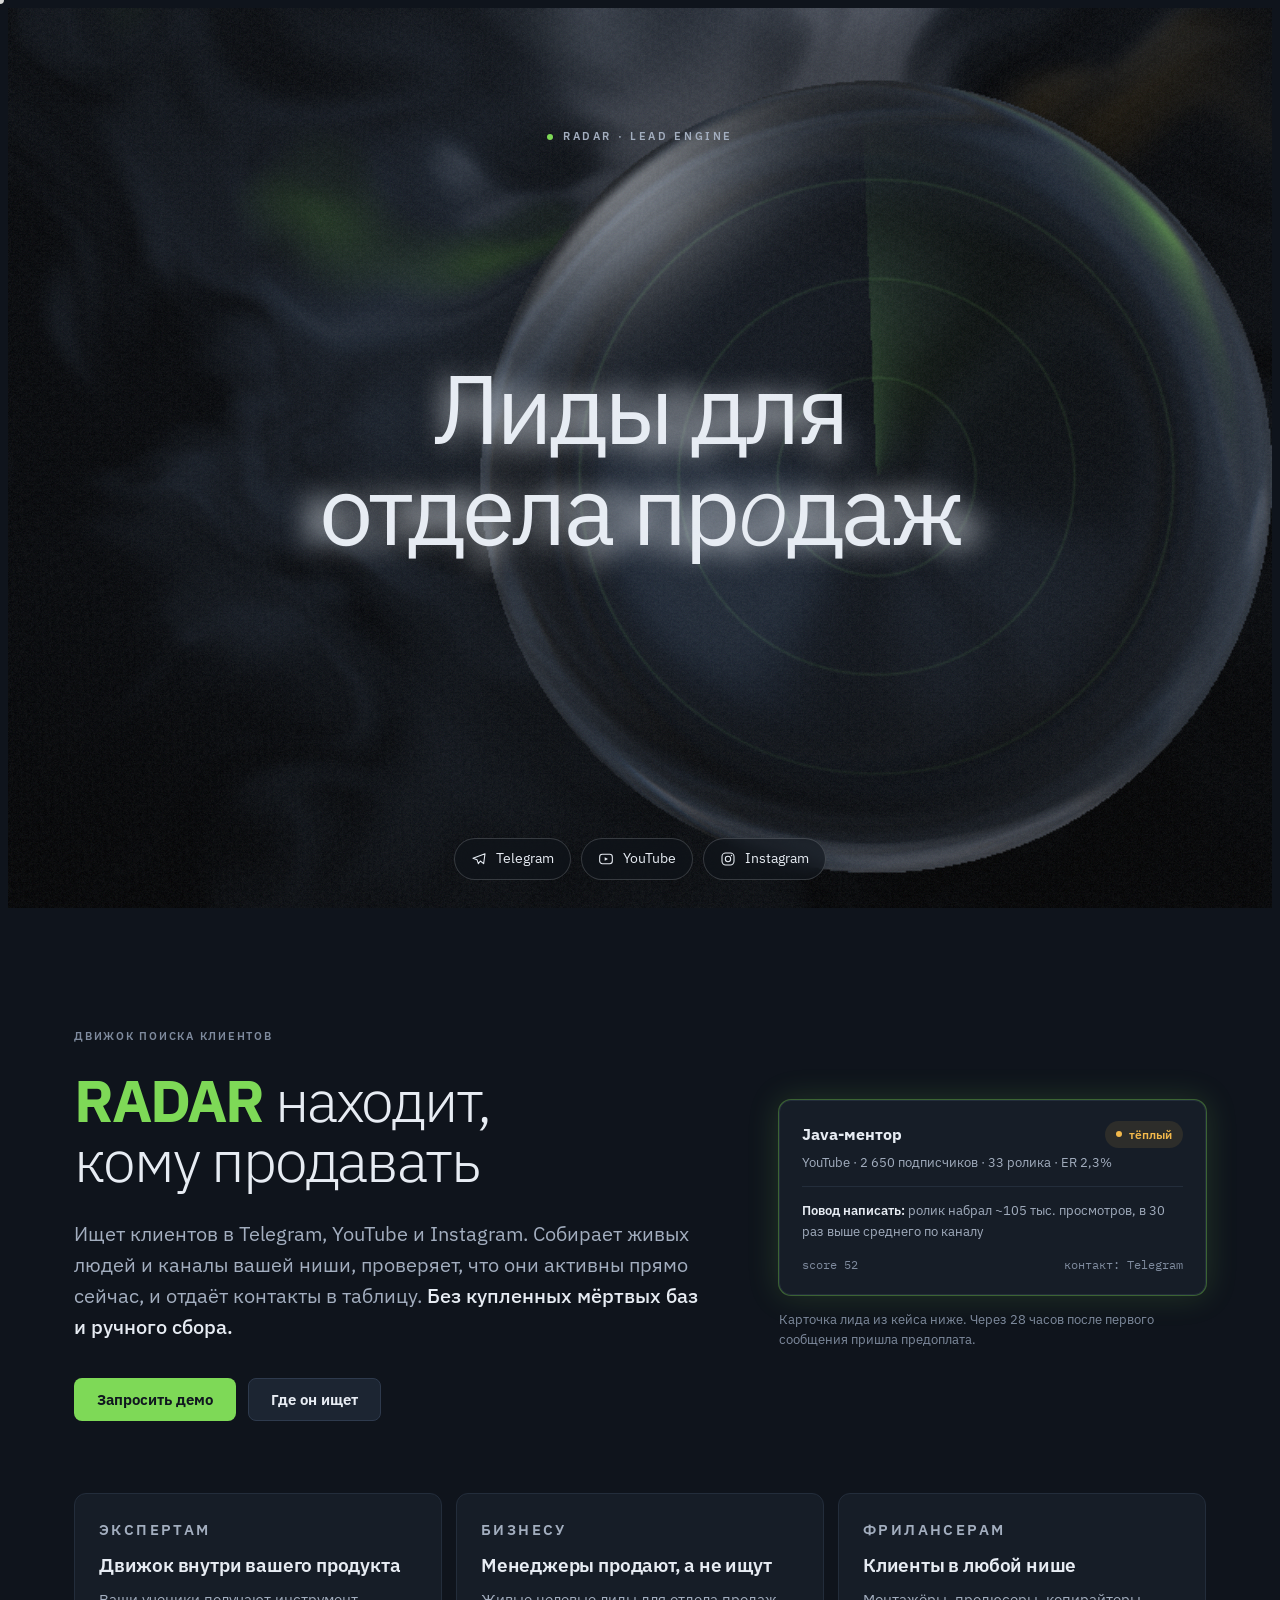
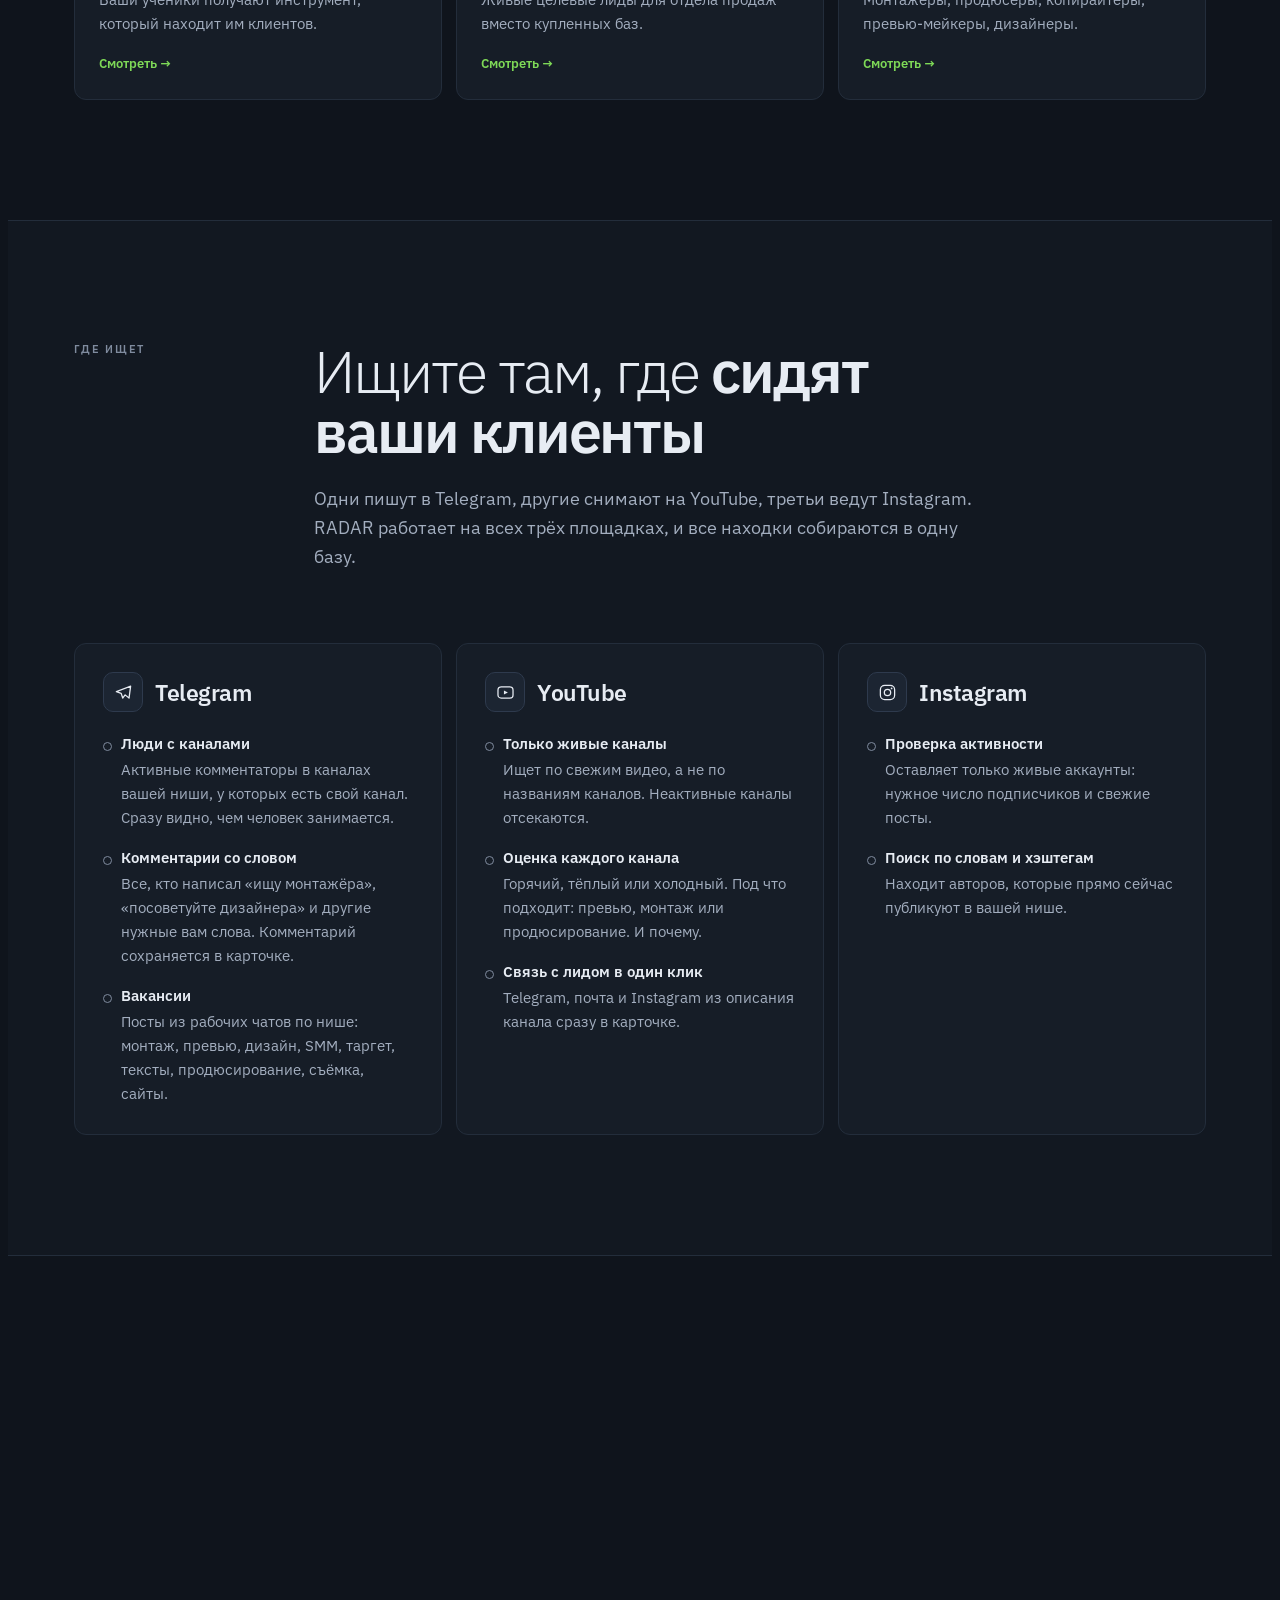
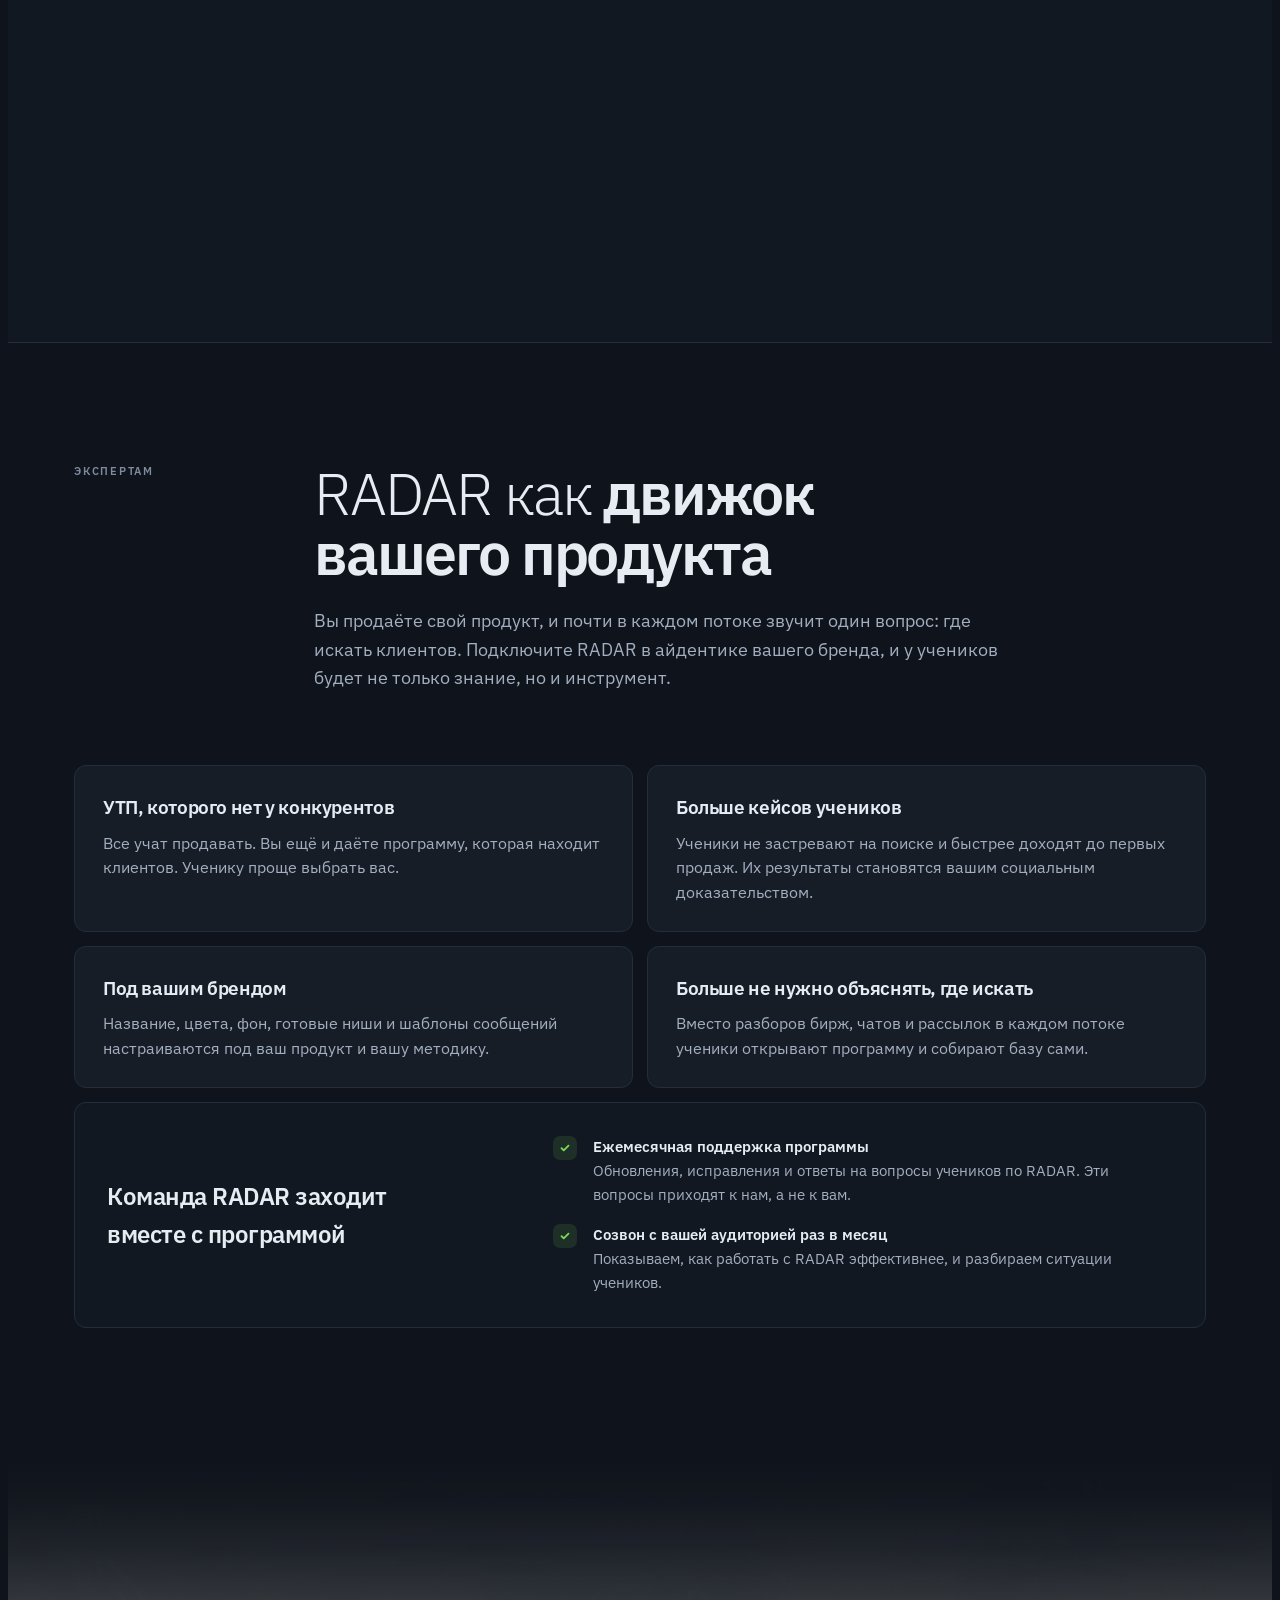
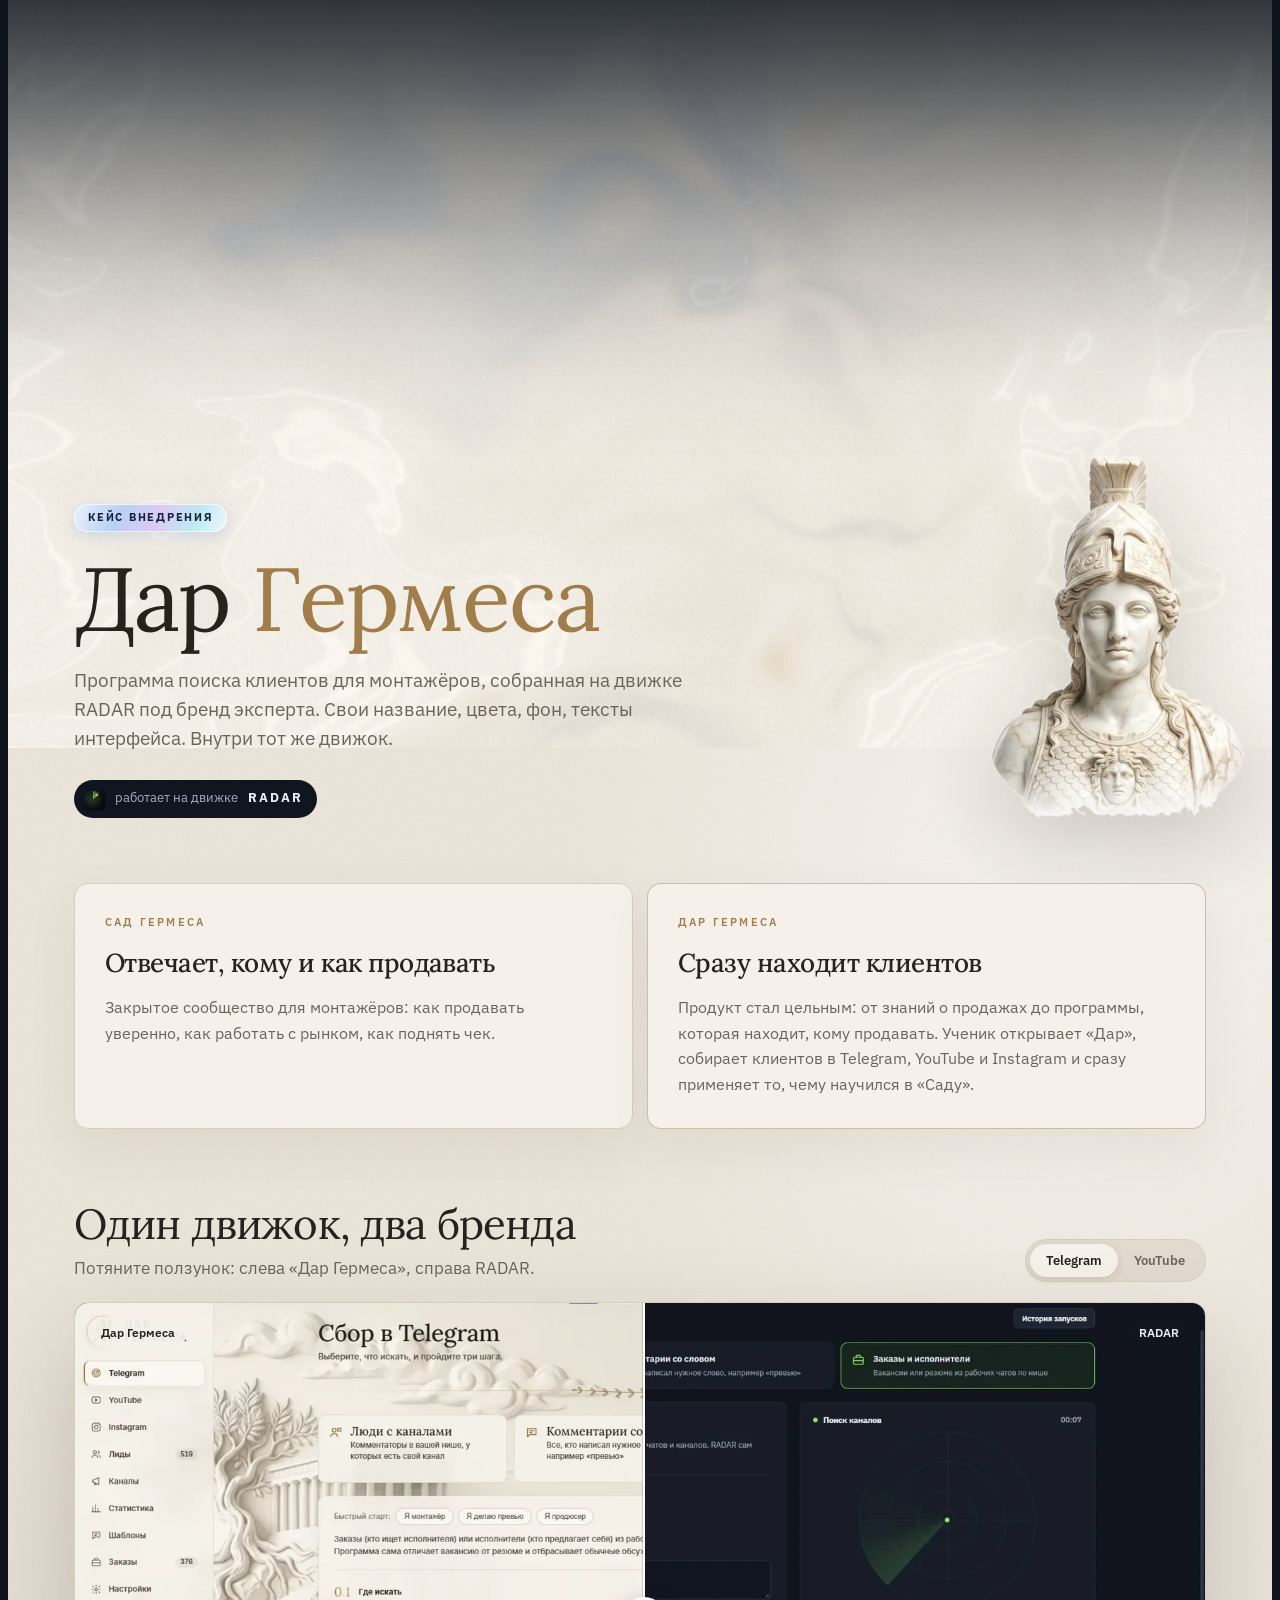
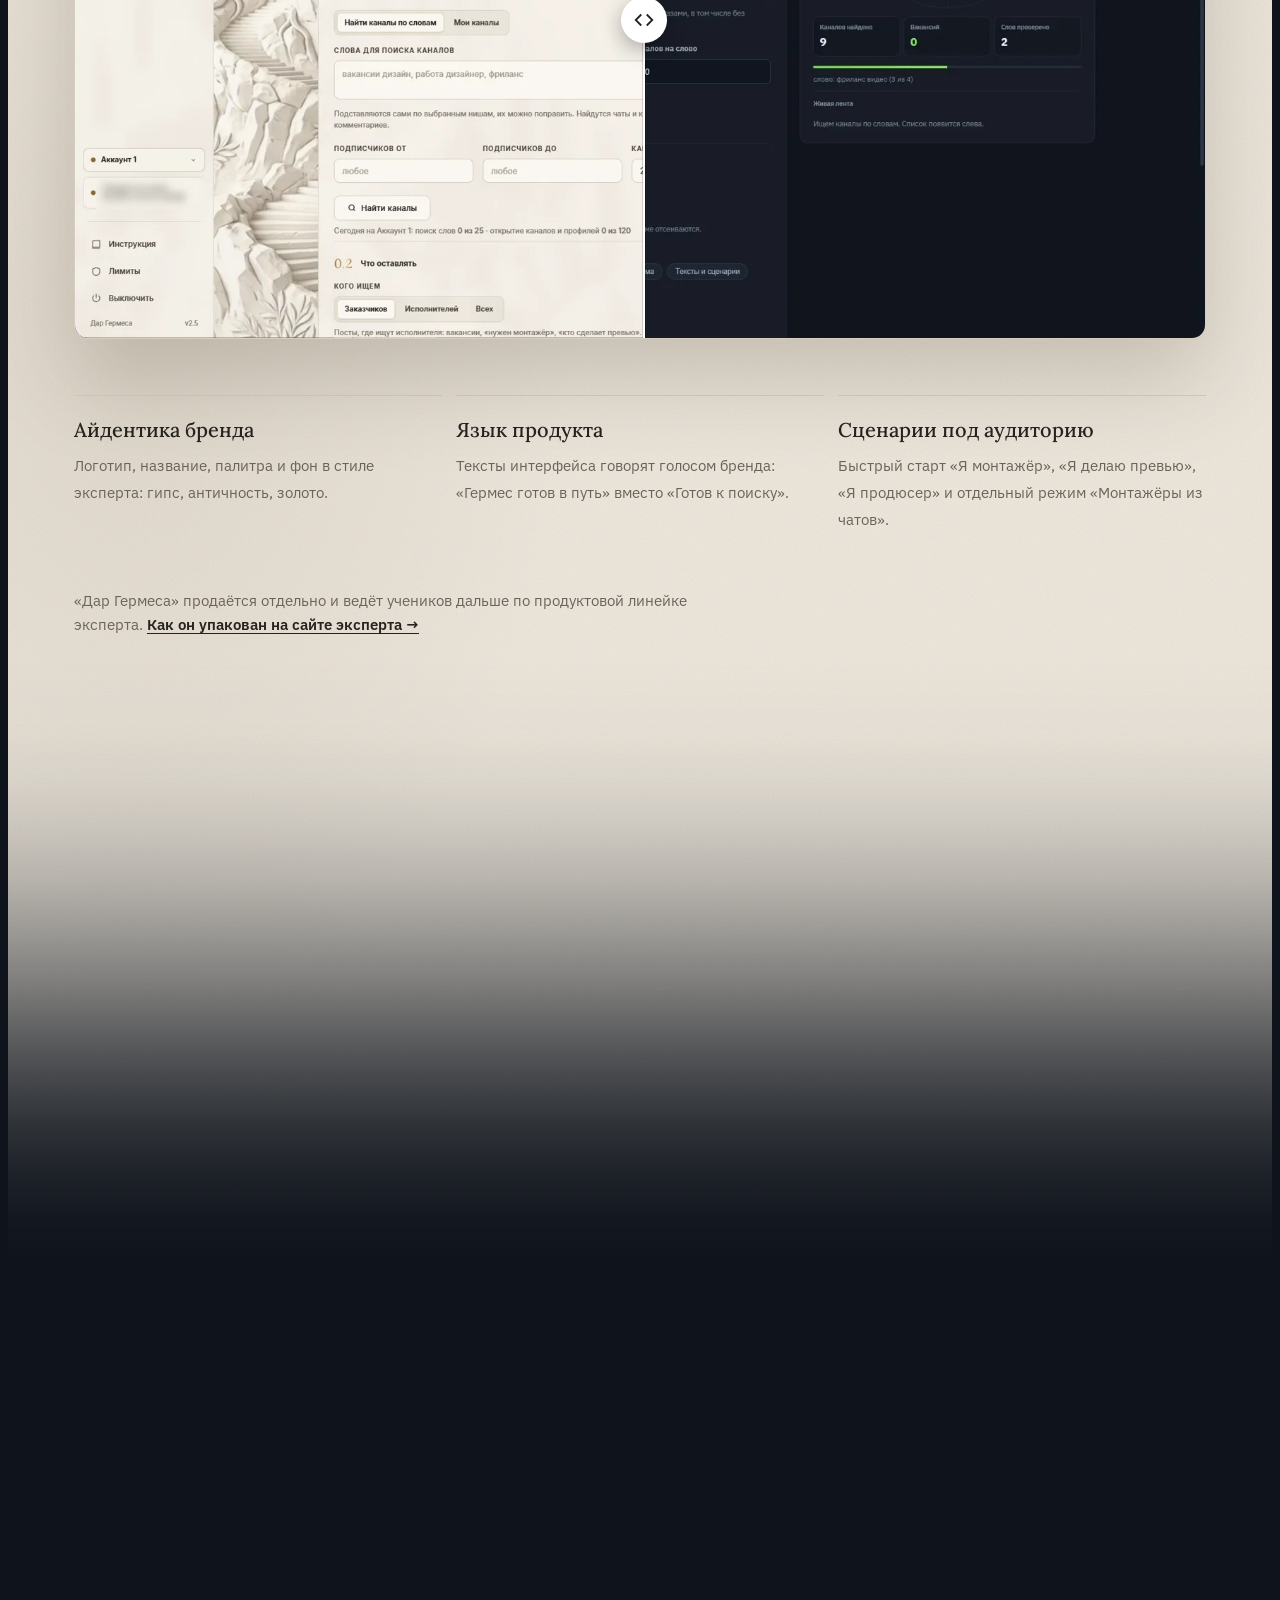
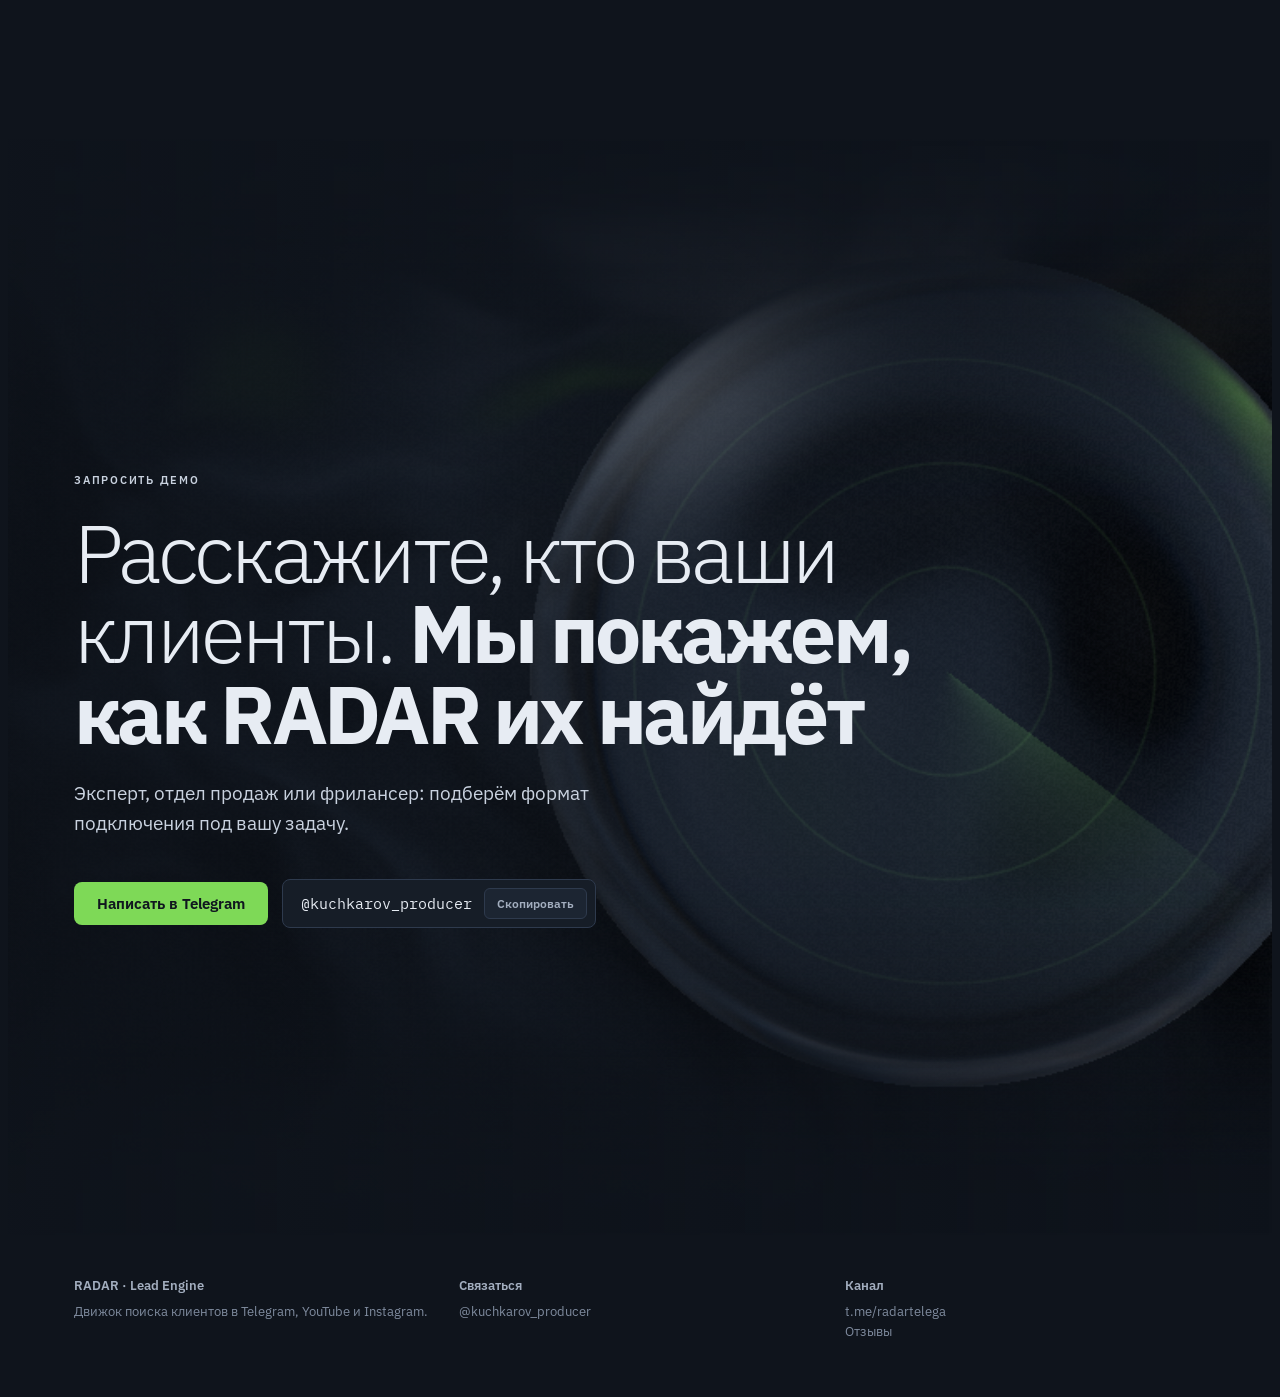
==== index.html @ ae5ecebe "RADAR site Co-Authored-By: Claude Opus 5.5 <noreply@anthropic.com> Claude-Session: https://claude.ai" ====
<!doctype html>
<html lang="ru">
<head>
<meta charset="utf-8">
<meta name="viewport" content="width=device-width, initial-scale=1, viewport-fit=cover">
<meta name="description" content="RADAR находит клиентов в Telegram, YouTube и Instagram: экспертам, бизнесу и фрилансерам. Движок можно упаковать под ваш бренд.">
<meta name="theme-color" content="#0F141C">
<meta property="og:type" content="website">
<meta property="og:url" content="https://radarleads.tech/">
<meta property="og:title" content="RADAR — поиск клиентов в Telegram, YouTube и Instagram">
<meta property="og:description" content="Находим, кому продавать. Экспертам, бизнесу и фрилансерам.">
<meta property="og:image" content="https://radarleads.tech/og.jpg">
<meta name="twitter:card" content="summary_large_image">
<link rel="icon" type="image/png" href="/favicon.png">
<link rel="apple-touch-icon" href="/favicon.png">
<link rel="canonical" href="https://radarleads.tech/">
<title>RADAR Lead Engine</title>
<link rel="preconnect" href="https://fonts.googleapis.com">
<link rel="preconnect" href="https://fonts.gstatic.com" crossorigin>
<link rel="preload" as="style" href="https://fonts.googleapis.com/css2?family=IBM+Plex+Sans:ital,wght@0,300;0,400;0,500;0,600;0,700;1,300;1,400&family=IBM+Plex+Mono:wght@400;500&family=Lora:ital,wght@0,400;0,500;1,400&display=swap" onload="this.onload=null;this.rel='stylesheet'">
<noscript><link rel="stylesheet" href="https://fonts.googleapis.com/css2?family=IBM+Plex+Sans:ital,wght@0,300;0,400;0,500;0,600;0,700;1,300;1,400&family=IBM+Plex+Mono:wght@400;500&family=Lora:ital,wght@0,400;0,500;1,400&display=swap"></noscript>
<style>
/* Layout: экран радара как редакционная галерея. Огромные тихие заголовки, много воздуха,
   плоские слои bg-0 / bg-sidebar / bg-2, один зелёный сигнал на экран. RADAR бывает только тёмным. */
:root{
  --bg-0:#0F141C; --bg-side:#121821; --bg-2:#161D27; --bg-3:#1C2532;
  --line:#232D3B; --line-2:#2E3A4D;
  --signal:#7ED957; --signal-ink:#10161F; --warm:#F2B84B; --cold:#8792A5;
  --text:#E7ECF3; --muted:#A3AEBF; --dim:#7F8B9E;
  --signal-12:rgba(126,217,87,.12); --signal-16:rgba(126,217,87,.16); --warm-10:rgba(242,184,75,.10); --warm-35:rgba(242,184,75,.35); --cold-12:rgba(135,146,165,.12);
  --glow:0 0 0 1px rgba(126,217,87,.35),0 0 32px rgba(126,217,87,.18);
  --sans:"IBM Plex Sans",ui-sans-serif,system-ui,-apple-system,"Segoe UI",Roboto,sans-serif;
  --mono:"IBM Plex Mono",Consolas,ui-monospace,monospace;
  --ease:cubic-bezier(.19,1,.22,1);
  --wrap:1180px;
  color-scheme:dark;
}
*{box-sizing:border-box}
html{scroll-behavior:smooth}
body{background:var(--bg-0);color:var(--text);font-family:var(--sans);font-size:17px;line-height:1.6;-webkit-font-smoothing:antialiased;overflow-x:hidden}
body::before{content:"";position:fixed;inset:0 0 auto;height:env(safe-area-inset-top,0px);z-index:60;background:var(--bg-0)}
a{color:inherit}
img{display:block;max-width:100%}
.wrap{max-width:var(--wrap);margin:0 auto;padding-left:max(24px,env(safe-area-inset-left,0px));padding-right:max(24px,env(safe-area-inset-right,0px))}
@media (max-width:600px){.wrap{padding-left:max(16px,env(safe-area-inset-left,0px));padding-right:max(16px,env(safe-area-inset-right,0px))}}
.label{font-size:11px;font-weight:600;letter-spacing:.16em;text-transform:uppercase;color:var(--dim)}
.mono{font-family:var(--mono)}
h1,h2,h3{margin:0;text-wrap:balance;letter-spacing:-.02em}
p{margin:0}
:focus-visible{outline:2px solid var(--signal);outline-offset:3px;border-radius:4px}

/* Buttons & chips */
.btn{display:inline-flex;align-items:center;gap:10px;padding:13px 22px;border-radius:8px;font:650 15px/1 var(--sans);text-decoration:none;cursor:pointer;border:1px solid transparent;transition:background .15s,border-color .15s,transform .6s var(--ease)}
.btn-signal{background:var(--signal);color:var(--signal-ink)}
.btn-signal:hover{background:#93e370}
.btn-ghost{background:var(--bg-3);border-color:var(--line-2);color:var(--text)}
.btn-ghost:hover{border-color:var(--cold)}
.btn svg{width:16px;height:16px}
.chip{display:inline-flex;align-items:center;gap:8px;padding:6px 14px;border-radius:30px;background:var(--bg-3);border:1px solid var(--line-2);font-size:12.5px;color:var(--muted);white-space:nowrap}
.badge{display:inline-block;padding:3px 9px;border-radius:20px;font-size:10px;font-weight:750;letter-spacing:.12em;text-transform:uppercase;color:var(--warm);border:1px solid var(--warm-35)}
.pill{display:inline-flex;align-items:center;gap:7px;padding:4px 11px;border-radius:30px;font-size:12px;font-weight:600}
.pill::before{content:"";width:6px;height:6px;border-radius:50%;background:currentColor}
.pill.hot{background:var(--signal-16);color:var(--signal)}
.pill.warm{background:var(--warm-10);color:var(--warm)}
.pill.cold{background:var(--cold-12);color:var(--cold)}

/* Nav */
.nav{position:sticky;top:env(safe-area-inset-top,0px);z-index:50;background:rgba(15,20,28,.82);backdrop-filter:blur(14px);-webkit-backdrop-filter:blur(14px);border-bottom:1px solid var(--line)}
.nav .wrap{display:flex;align-items:center;justify-content:space-between;gap:24px;height:66px}
.brand{display:flex;align-items:center;gap:12px;text-decoration:none}
.brand img{width:34px;height:34px;border-radius:9px}
.brand b{font-weight:800;letter-spacing:4px;font-size:16px}
.brand small{display:block;font-size:9.5px;font-weight:600;letter-spacing:.18em;color:var(--dim);margin-top:2px}
.nav-links{display:flex;gap:28px;font-size:13px;color:var(--muted)}
.nav-links a{text-decoration:none;transition:color .15s}
.nav-links a:hover{color:var(--text)}
.nav .btn{padding:10px 16px;font-size:13.5px}
@media (max-width:900px){.nav-links{display:none}}
@media (max-width:440px){.nav .btn span{display:none}}

/* Hero: жидкое поле + стеклянная линза-радар (WebGL), как у monopo */
.nav{position:fixed;left:0;right:0;background:transparent;border-bottom:1px solid transparent;backdrop-filter:none;-webkit-backdrop-filter:none;transition:background .8s var(--ease),border-color .8s var(--ease)}
.nav.solid{background:rgba(15,20,28,.84);border-bottom-color:var(--line);backdrop-filter:blur(14px);-webkit-backdrop-filter:blur(14px)}
.nav .nav-links a{font-size:11.5px;letter-spacing:.14em;text-transform:uppercase}
section{scroll-margin-top:72px}
.hero{position:relative;height:100svh;min-height:600px;padding:0;overflow:hidden;background:#0B0F15;isolation:isolate}
.hero canvas{position:absolute;inset:0;width:100%;height:100%;display:block;z-index:0}
.hero-fallback{position:absolute;inset:0;z-index:-1;background:radial-gradient(60% 70% at 70% 40%,rgba(126,217,87,.18),transparent 60%),radial-gradient(50% 60% at 20% 70%,rgba(135,146,165,.22),transparent 60%),radial-gradient(40% 40% at 55% 75%,rgba(242,184,75,.10),transparent 60%),#0B0F15}
.grain{position:absolute;inset:-50%;z-index:2;pointer-events:none;opacity:.09;background-image:url("data:image/svg+xml,%3Csvg xmlns='http://www.w3.org/2000/svg' width='160' height='160'%3E%3Cfilter id='n'%3E%3CfeTurbulence type='fractalNoise' baseFrequency='.9' numOctaves='2' stitchTiles='stitch'/%3E%3C/filter%3E%3Crect width='100%25' height='100%25' filter='url(%23n)'/%3E%3C/svg%3E");animation:grain 1s steps(6) infinite}
@keyframes grain{0%{transform:translate(0,0)}20%{transform:translate(-4%,3%)}40%{transform:translate(3%,-5%)}60%{transform:translate(-6%,-2%)}80%{transform:translate(5%,4%)}100%{transform:translate(0,0)}}
.hero-center{position:absolute;inset:0;z-index:3;display:grid;place-items:center;text-align:center;padding-left:max(16px,env(safe-area-inset-left,0px));padding-right:max(16px,env(safe-area-inset-right,0px));pointer-events:none}
.phrase{display:grid}
.phrase h1{grid-area:1/1;font-size:clamp(46px,7.6vw,118px);line-height:1.04;font-weight:400;letter-spacing:-.035em;color:var(--text);transition:opacity 1.1s var(--ease),filter 1.1s var(--ease),transform 1.25s var(--ease)}
.phrase h1 em{font-style:italic;font-weight:300}
.phrase h1 .ln{display:block}
.phrase h1:not(.on){opacity:0;filter:blur(14px);transform:translateY(18px)}
.hero-eyebrow{position:absolute;z-index:3;left:0;right:0;top:calc(66px + 6vh);text-align:center;font-size:11px;font-weight:600;letter-spacing:.24em;text-transform:uppercase;color:var(--muted)}
.hero-eyebrow i{display:inline-block;width:6px;height:6px;border-radius:50%;background:var(--signal);margin-right:10px;vertical-align:middle;animation:live 1.6s ease-in-out infinite}
@keyframes live{50%{opacity:.4}}
.hero-bottom{position:absolute;z-index:4;left:0;right:0;bottom:calc(28px + env(safe-area-inset-bottom,0px));display:flex;justify-content:space-between;align-items:flex-end;gap:16px;padding-left:max(28px,env(safe-area-inset-left,0px));padding-right:max(28px,env(safe-area-inset-right,0px))}
.badge-scroll{position:relative;width:96px;height:96px;display:block;text-decoration:none}
.badge-scroll svg{width:100%;height:100%;animation:spin 14s linear infinite}
.badge-scroll text{font:600 8.4px var(--sans);letter-spacing:.2em;fill:var(--text)}
.badge-scroll img{position:absolute;left:50%;top:50%;width:26px;height:26px;margin:-13px 0 0 -13px;border-radius:7px}
@keyframes spin{to{transform:rotate(360deg)}}
.hero-side{display:flex;flex-direction:column;align-items:flex-end;gap:14px;text-align:right}
.hero-side .mono{font-size:11.5px;color:var(--muted);letter-spacing:.06em}
.hero-cta-min{display:inline-flex;align-items:center;gap:12px;padding:12px 22px;border-radius:8px;border:1px solid rgba(231,236,243,.3);color:var(--text);text-decoration:none;font-size:14px;font-weight:500;transition:border-color .8s var(--ease),letter-spacing .8s var(--ease),background .8s var(--ease)}
.hero-cta-min:hover{border-color:var(--signal);letter-spacing:.02em;background:rgba(126,217,87,.08)}
.cursor{position:fixed;left:0;top:0;z-index:90;width:8px;height:8px;margin:-4px 0 0 -4px;border-radius:50%;background:var(--text);pointer-events:none;mix-blend-mode:difference;transition:width .5s var(--ease),height .5s var(--ease),margin .5s var(--ease),opacity .4s}
.cursor.big{width:44px;height:44px;margin:-22px 0 0 -22px}
@media (hover:none),(pointer:coarse){.cursor{display:none}}
.loader{position:fixed;inset:0;z-index:100;background:#0A0D12;display:grid;place-items:center;pointer-events:none;animation:loaderOut .9s var(--ease) 2.6s forwards}
.loader.done{animation:loaderOut .9s var(--ease) forwards}
.loader p{font-size:clamp(28px,4vw,44px);font-weight:400;letter-spacing:-.02em;color:var(--text);opacity:0;animation:loaderIn 1s var(--ease) .15s forwards}
.loader p em{font-style:italic;font-weight:300}
.loader .grain{opacity:.12}
@keyframes loaderIn{from{opacity:0;transform:translateY(10px)}to{opacity:1;transform:none}}
@keyframes loaderOut{to{opacity:0;visibility:hidden}}
@media (max-width:640px){
  .hero-side .mono{display:none}
  .badge-scroll{width:78px;height:78px}
  .hero-bottom{padding-left:max(16px,env(safe-area-inset-left,0px));padding-right:max(16px,env(safe-area-inset-right,0px))}
}
/* Intro (бывший первый экран) */
.intro{padding-block:120px}
.intro-grid{display:grid;grid-template-columns:minmax(0,1.2fr) minmax(0,.8fr);gap:64px;align-items:center}
.intro h2{font-size:clamp(34px,4.6vw,64px);line-height:1.02;font-weight:300;letter-spacing:-.035em}
.intro h2 strong{font-weight:700;color:var(--signal)}
.intro .lede{margin-top:28px;max-width:34em;font-size:clamp(17px,1.6vw,20px);line-height:1.55;color:var(--muted)}
.intro .lede b{color:var(--text);font-weight:500}
.hero-cta{display:flex;flex-wrap:wrap;gap:12px;margin-top:36px}
.hero-meta{display:flex;flex-wrap:wrap;gap:8px;margin-top:40px}
.lead-card{background:var(--bg-2);border:1px solid var(--line);border-radius:12px;padding:20px 22px;box-shadow:var(--glow)}
.lead-card .row{display:flex;justify-content:space-between;align-items:center;gap:10px}
.lead-card h4{margin:0;font-size:16px;font-weight:700}
.lead-card .meta{font-size:12.5px;color:var(--muted);margin-top:4px}
.lead-card .why{margin-top:14px;padding-top:14px;border-top:1px solid var(--line);font-size:13px;color:var(--muted)}
.lead-card .why b{color:var(--text);font-weight:600}
.lead-card .score{font-family:var(--mono);font-size:12px;color:var(--dim)}
.lead-cap{margin-top:14px;font-size:12.5px;color:var(--dim)}
@media (max-width:900px){.intro{padding-block:80px}.intro-grid{grid-template-columns:1fr;gap:40px}}
@media (prefers-reduced-motion:reduce){.grain,.badge-scroll svg,.hero-eyebrow i{animation:none}.loader{display:none}}

/* Section scaffolding */
section{padding-block:120px}
.band{background:var(--bg-side);border-block:1px solid var(--line)}
.sec-head{display:grid;grid-template-columns:200px minmax(0,1fr);gap:40px;margin-bottom:72px}
.sec-head h2{font-size:clamp(34px,4.6vw,64px);line-height:1.02;font-weight:300;letter-spacing:-.035em}
.sec-head h2 em{font-style:normal;font-weight:600}
.sec-head p{margin-top:24px;max-width:38em;color:var(--muted);font-size:18px}
@media (max-width:900px){section{padding-block:80px}.sec-head{grid-template-columns:1fr;gap:16px;margin-bottom:48px}}

/* Problem */
.manifest{font-size:clamp(28px,3.6vw,50px);line-height:1.18;font-weight:300;letter-spacing:-.03em;max-width:22em}
.manifest b{font-weight:600}
.problems{display:grid;grid-template-columns:repeat(3,minmax(0,1fr));gap:1px;background:var(--line);border:1px solid var(--line);border-radius:12px;overflow:hidden;margin-top:72px}
.problems div{background:var(--bg-0);padding:32px 28px}
.problems h3{font-size:18px;font-weight:600;letter-spacing:-.01em;margin-bottom:10px}
.problems p{color:var(--muted);font-size:15.5px}
@media (max-width:800px){.problems{grid-template-columns:1fr}}

/* Engine steps */
.engine{display:grid;grid-template-columns:minmax(0,1fr) minmax(0,1.05fr);gap:64px;align-items:start}
.steps{list-style:none;margin:0;padding:0;display:grid;gap:0}
.steps li{display:grid;grid-template-columns:32px minmax(0,1fr);gap:20px;padding:28px 0;border-top:1px solid var(--line)}
.steps li:last-child{border-bottom:1px solid var(--line)}
.num{width:26px;height:26px;border-radius:7px;background:var(--signal-12);color:var(--signal);font-weight:800;font-size:13px;display:grid;place-items:center;margin-top:3px}
.steps h3{font-size:22px;font-weight:600;letter-spacing:-.015em}
.steps p{color:var(--muted);margin-top:8px;font-size:16px}
.ui-shot{position:sticky;top:96px;border-radius:12px;overflow:hidden;border:1px solid var(--line-2);background:var(--bg-2)}
.ui-shot img{width:100%}
.ui-cap{display:flex;justify-content:space-between;gap:12px;padding:12px 16px;border-top:1px solid var(--line);font-size:12px;color:var(--dim)}
.kpis{display:grid;grid-template-columns:repeat(3,minmax(0,1fr));gap:12px;margin-top:40px}
.kpi{background:var(--bg-side);border:1px solid var(--line);border-radius:10px;padding:16px 18px}
.kpi .label{font-size:10.5px}
.kpi b{display:block;margin-top:6px;font-size:22px;font-weight:750;letter-spacing:-.01em;font-variant-numeric:tabular-nums}
.kpi span{display:block;font-size:12.5px;color:var(--muted);margin-top:2px}
@media (max-width:900px){.engine{grid-template-columns:1fr}.ui-shot{position:static}}
@media (max-width:520px){.kpis{grid-template-columns:1fr}}

/* Case */
.case-top{display:grid;grid-template-columns:minmax(0,1fr) minmax(0,1fr);gap:56px;align-items:end;margin-bottom:56px}
.case-top h2{font-size:clamp(40px,6vw,88px);line-height:.95;font-weight:300;letter-spacing:-.045em}
.case-top h2 b{font-weight:600}
.engine-tag{display:inline-flex;align-items:center;gap:10px;margin-top:28px;padding:8px 14px 8px 8px;border-radius:30px;background:var(--bg-3);border:1px solid var(--line-2);font-size:13px;color:var(--muted)}
.engine-tag img{width:24px;height:24px;border-radius:6px}
.engine-tag b{color:var(--text);font-weight:700;letter-spacing:2px}
.case-top p{color:var(--muted);font-size:18px;max-width:30em}
.ab{display:grid;grid-template-columns:minmax(0,1fr) 56px minmax(0,1fr);border:1px solid var(--line);border-radius:12px;overflow:hidden;background:var(--bg-2)}
.ab > div{padding:32px}
.ab .arrow{display:grid;place-items:center;border-inline:1px solid var(--line);color:var(--dim);padding:0}
.ab h3{font-size:20px;font-weight:600;margin:10px 0 14px}
.ab ul{margin:0;padding:0;list-style:none;display:grid;gap:10px}
.ab li{position:relative;padding-left:18px;color:var(--muted);font-size:15.5px}
.ab li::before{content:"";position:absolute;left:0;top:.7em;width:6px;height:1px;background:var(--dim)}
.ab .to li::before{background:var(--signal)}
@media (max-width:860px){.case-top{grid-template-columns:1fr;gap:24px}.ab{grid-template-columns:1fr}.ab .arrow{border-inline:0;border-block:1px solid var(--line);padding:10px;transform:rotate(90deg)}}

.gallery{display:grid;grid-template-columns:repeat(6,minmax(0,1fr));gap:16px;margin-top:56px}
.frame{margin:0;border:1px solid var(--line-2);border-radius:12px;overflow:hidden;background:var(--bg-2)}
.frame .bar{display:flex;align-items:center;gap:10px;padding:10px 14px;border-bottom:1px solid var(--line);font:12px var(--mono);color:var(--dim)}
.frame .dots{display:flex;gap:5px}
.frame .dots i{width:8px;height:8px;border-radius:50%;background:var(--line-2)}
.frame img{width:100%;height:auto}
.frame figcaption{padding:12px 16px;font-size:13px;color:var(--muted);border-top:1px solid var(--line)}
.g-banner{grid-column:1 / -1}
.g-a{grid-column:span 2}.g-b{grid-column:span 2}.g-c{grid-column:span 2}
@media (max-width:900px){.gallery{grid-template-columns:1fr}.g-a,.g-b,.g-c{grid-column:auto}}

.timeline{display:grid;grid-template-columns:minmax(0,.9fr) minmax(0,1.1fr);gap:56px;margin-top:96px;align-items:center}
.big{font-size:clamp(88px,13vw,180px);font-weight:800;line-height:.85;letter-spacing:-.05em;color:var(--signal);text-shadow:0 0 48px rgba(126,217,87,.22);font-variant-numeric:tabular-nums}
.big small{display:block;font-size:.26em;font-weight:600;letter-spacing:-.01em;margin-top:.2em;white-space:nowrap}
.timeline .sub{margin-top:18px;color:var(--muted);font-size:17px;max-width:24em}
.tl{list-style:none;margin:0;padding:0;border-left:1px solid var(--line-2)}
.tl li{position:relative;padding:0 0 22px 28px}
.tl li::before{content:"";position:absolute;left:-5px;top:7px;width:9px;height:9px;border-radius:50%;background:var(--bg-0);border:1px solid var(--cold)}
.tl li:last-child{padding-bottom:0}
.tl time{font:12px var(--mono);color:var(--dim)}
.tl p{font-size:16px;margin-top:2px}
.tl li.end p{font-size:20px;font-weight:600}
.tl li.end::before{border-color:var(--warm);background:var(--warm)}
.case-foot{display:flex;flex-wrap:wrap;gap:12px;align-items:center;margin-top:64px;padding-top:32px;border-top:1px solid var(--line)}
.case-foot .who{margin-right:auto;font-size:14px;color:var(--muted)}
.case-foot .who b{color:var(--text);font-weight:600}
@media (max-width:860px){.timeline{grid-template-columns:1fr;gap:40px;margin-top:72px}}

/* Offer */
.offer{display:grid;grid-template-columns:repeat(2,minmax(0,1fr));gap:16px}
.card{background:var(--bg-2);border:1px solid var(--line);border-radius:12px;padding:36px}
.card h3{font-size:26px;font-weight:600;letter-spacing:-.02em;margin:12px 0 10px}
.card > p{color:var(--muted)}
.card ul{list-style:none;margin:24px 0 0;padding:0;display:grid;gap:0}
.card li{display:grid;grid-template-columns:20px minmax(0,1fr);gap:12px;padding:14px 0;border-top:1px solid var(--line);font-size:15.5px}
.card li svg{width:16px;height:16px;margin-top:4px;color:var(--cold)}
.card li span{color:var(--muted)}
.card li b{color:var(--text);font-weight:600;display:block}
.price-note{margin-top:20px;display:flex;flex-wrap:wrap;align-items:center;gap:16px;justify-content:space-between;padding:22px 28px;border:1px dashed var(--line-2);border-radius:12px;color:var(--muted);font-size:15px}
@media (max-width:860px){.offer{grid-template-columns:1fr}.card{padding:28px 22px}}

/* FAQ */
.faq{border-top:1px solid var(--line)}
.faq details{border-bottom:1px solid var(--line)}
.faq summary{list-style:none;cursor:pointer;display:flex;justify-content:space-between;align-items:center;gap:24px;padding:26px 0;font-size:clamp(19px,2vw,24px);font-weight:400;letter-spacing:-.015em}
.faq summary::-webkit-details-marker{display:none}
.faq summary i{flex:none;width:28px;height:28px;border-radius:50%;border:1px solid var(--line-2);display:grid;place-items:center;transition:transform .6s var(--ease)}
.faq summary i{position:relative}.faq summary i::before,.faq summary i::after{content:"";position:absolute;left:50%;top:50%;width:11px;height:1.5px;margin:-.75px 0 0 -5.5px;background:var(--muted);border-radius:1px}.faq summary i::after{transform:rotate(90deg)}
.faq details[open] summary i{transform:rotate(45deg)}
.faq .ans{padding:0 0 28px;max-width:44em;color:var(--muted);font-size:16.5px}
.faq .ans p + p{margin-top:12px}

/* Roadmap */
.road{display:grid;grid-template-columns:repeat(3,minmax(0,1fr));gap:16px}
.road div{border:1px solid var(--line);border-radius:12px;padding:28px;background:var(--bg-0)}
.road h3{font-size:19px;font-weight:600;margin:16px 0 8px}
.road p{color:var(--muted);font-size:15px}
@media (max-width:860px){.road{grid-template-columns:1fr}}

/* Final CTA */
.final{padding-block:140px 120px;position:relative;overflow:hidden}
.final::before{content:"";position:absolute;right:-20%;top:-30%;width:70%;aspect-ratio:1;background:radial-gradient(circle,rgba(126,217,87,.13),transparent 62%);pointer-events:none}
.final h2{font-size:clamp(48px,8.5vw,128px);line-height:.92;font-weight:300;letter-spacing:-.05em;max-width:12em;position:relative}
.final h2 b{font-weight:700}
.final .row{display:flex;flex-wrap:wrap;gap:16px;align-items:center;margin-top:48px;position:relative}
.handle{display:inline-flex;align-items:center;gap:12px;padding:8px 8px 8px 18px;border-radius:8px;background:var(--bg-2);border:1px solid var(--line-2);font:15px var(--mono);user-select:all}
.handle button{font:600 12px var(--sans);color:var(--muted);background:var(--bg-3);border:1px solid var(--line-2);border-radius:6px;padding:7px 12px;cursor:pointer}
.handle button:hover{color:var(--text)}
footer{border-top:1px solid var(--line);padding-block:40px 48px;font-size:12.5px;color:var(--dim)}
footer .wrap{display:grid;grid-template-columns:repeat(3,minmax(0,1fr));gap:24px}
footer b{display:block;color:var(--muted);font-weight:600;margin-bottom:6px}
footer a{text-decoration:none}
footer a:hover{color:var(--text)}
@media (max-width:700px){footer .wrap{grid-template-columns:1fr}}


/* App mock (живой интерфейс вместо скриншота) */
.app{margin:0;position:sticky;top:96px;border:1px solid var(--line-2);border-radius:12px;overflow:hidden;background:var(--bg-0);font-size:13px}
.app-bar{display:flex;align-items:center;gap:12px;padding:10px 14px;border-bottom:1px solid var(--line);background:var(--bg-side);color:var(--dim);font-size:12px}
.app-bar .mono{margin-left:auto}
.app .dots,.frame .dots{display:flex;gap:5px}.app .dots i,.frame .dots i{width:8px;height:8px;border-radius:50%;background:var(--line-2)}
.app-body{display:grid;grid-template-columns:136px minmax(0,1fr)}
.app-side{display:flex;flex-direction:column;gap:2px;padding:14px 10px;background:var(--bg-side);border-right:1px solid var(--line)}
.app-brand{display:flex;align-items:center;gap:8px;padding:2px 6px 14px}
.app-brand img{width:22px;height:22px;border-radius:6px}.app-brand b{letter-spacing:3px;font-size:12px;font-weight:800}
.app-side span{padding:7px 8px;border-radius:7px;color:var(--muted);display:flex;justify-content:space-between}
.app-side span.on{background:rgba(126,217,87,.10);color:var(--text)}
.app-side em{font-style:normal;font-size:11px;color:var(--dim);background:var(--bg-3);border-radius:10px;padding:0 7px}
.app-side .live{margin-top:auto;border:1px solid var(--line-2);font-size:11.5px;justify-content:flex-start;gap:7px}
.app-side .live::before{content:"";width:6px;height:6px;border-radius:50%;background:var(--signal);align-self:center}
.app-main{padding:18px;min-width:0}
.app-head{display:flex;justify-content:space-between;align-items:flex-start;gap:12px}
.app-head h4{margin:0;font-size:18px;font-weight:700}
.app-head p{color:var(--dim);font-size:12px;margin-top:2px}
.app-btn{flex:none;padding:7px 12px;border-radius:8px;background:var(--bg-3);border:1px solid var(--line-2);font-size:12px;font-weight:600}
.app-chips{display:flex;flex-wrap:wrap;gap:6px;margin:14px 0}
.app-chips span{padding:4px 11px;border-radius:30px;background:var(--bg-3);border:1px solid var(--line-2);font-size:11.5px;color:var(--muted)}
.app-chips span.on{background:var(--signal);border-color:var(--signal);color:var(--signal-ink);font-weight:600}
.app-rows{list-style:none;margin:0;padding:0;display:grid;gap:8px}
.app-rows li{display:grid;grid-template-columns:32px minmax(0,1fr) auto auto;gap:10px;align-items:center;padding:10px 12px;background:var(--bg-2);border:1px solid var(--line);border-radius:10px}
.app-rows .ava{width:32px;height:32px;border-radius:50%;background:var(--bg-3);display:grid;place-items:center;font-weight:700;color:var(--muted)}
.app-rows .who{min-width:0}
.app-rows .who b{display:block;font-size:13px;font-weight:600;white-space:nowrap;overflow:hidden;text-overflow:ellipsis}
.app-rows .who span{display:block;font-size:11.5px;color:var(--dim);white-space:nowrap;overflow:hidden;text-overflow:ellipsis}
.app-rows .pill{font-size:11px;padding:3px 9px}
.app-write{width:30px;height:30px;display:grid;place-items:center;border-radius:7px;border:1px solid var(--line-2);color:var(--text)}.app-write svg{width:14px;height:14px}
@media (max-width:900px){.app{position:static}}
@media (max-width:560px){.app-body{grid-template-columns:1fr}.app-side{display:none}.app-rows li{grid-template-columns:32px minmax(0,1fr) auto}.app-write{display:none}}
/* Segments */
.segments{display:grid;grid-template-columns:repeat(4,minmax(0,1fr));gap:1px;background:var(--line);border:1px solid var(--line);border-radius:12px;overflow:hidden}
.segments div{background:var(--bg-side);padding:32px 26px}
.segments h3{font-size:19px;font-weight:600;margin-bottom:10px}
.segments p{color:var(--muted);font-size:15px}
@media (max-width:980px){.segments{grid-template-columns:repeat(2,minmax(0,1fr))}}
@media (max-width:560px){.segments{grid-template-columns:1fr}}
/* White label */
.wl{display:grid;grid-template-columns:minmax(0,.8fr) minmax(0,1.2fr);gap:48px;align-items:center;margin-top:96px;padding-top:64px;border-top:1px solid var(--line)}
.wl h3{font-size:clamp(28px,3vw,40px);font-weight:300;letter-spacing:-.03em;margin:16px 0 14px}
.wl p{color:var(--muted)}
@media (max-width:860px){.wl{grid-template-columns:1fr;gap:28px;margin-top:72px}}
@media (prefers-reduced-motion:reduce){.orbit{animation:none}html{scroll-behavior:auto}}
/* ===== v4: три аудитории ===== */
/* nav: скрыта на первом экране, выезжает при прокрутке */
.nav{transform:translateY(-110%);opacity:0;transition:transform .9s var(--ease),opacity .6s var(--ease),background .8s var(--ease)}
.nav.solid{transform:none;opacity:1}
.hero-bottom{justify-content:center}
.hero-plats{display:flex;gap:10px;flex-wrap:wrap;justify-content:center}
.hero-plats span{display:inline-flex;align-items:center;gap:9px;padding:9px 16px;border-radius:30px;background:rgba(15,20,28,.55);border:1px solid rgba(231,236,243,.18);backdrop-filter:blur(10px);-webkit-backdrop-filter:blur(10px);font-size:13.5px;color:var(--text)}
.hero-plats svg{width:16px;height:16px}
@media (max-width:480px){.hero-plats{gap:6px;flex-wrap:nowrap}.hero-plats span{padding:7px 11px;font-size:12px;gap:6px}.hero-plats svg{width:13px;height:13px}}

/* intro audience cards */
.aud{display:grid;grid-template-columns:repeat(3,minmax(0,1fr));gap:14px;margin-top:72px}
.aud a{display:flex;flex-direction:column;gap:8px;text-decoration:none;background:var(--bg-2);border:1px solid var(--line);border-radius:12px;padding:24px;transition:border-color .3s,transform .6s var(--ease)}
.aud a:hover{border-color:var(--signal);transform:translateY(-3px)}
.aud b{font-size:19px;font-weight:600;letter-spacing:-.01em}
.aud span{font-size:15px;color:var(--muted)}
.aud .go{margin-top:auto;padding-top:10px;font-size:13px;color:var(--signal);font-weight:600}
@media (max-width:860px){.aud{grid-template-columns:1fr}}

/* platforms */
.plat{display:grid;grid-template-columns:repeat(3,minmax(0,1fr));gap:14px}
.pcard{background:var(--bg-2);border:1px solid var(--line);border-radius:12px;padding:28px;display:flex;flex-direction:column;gap:20px;min-width:0}
.pcard .ph{display:flex;align-items:center;gap:12px}
.pcard .ico{width:40px;height:40px;border-radius:10px;background:var(--bg-3);border:1px solid var(--line-2);display:grid;place-items:center;flex:none}
.pcard .ico svg{width:19px;height:19px}
.pcard h3{font-size:23px;font-weight:600}
.pcard ul{list-style:none;margin:0;padding:0;display:grid;gap:16px}
.pcard li{font-size:15px;color:var(--muted);padding-left:18px;position:relative}
.pcard li::before{content:"";position:absolute;left:0;top:.62em;width:7px;height:7px;border:1.5px solid var(--dim);border-radius:50%}
.pcard li b{color:var(--text);font-weight:600;display:block;margin-bottom:2px}
@media (max-width:900px){.plat{grid-template-columns:1fr}}

/* how */
.how{display:grid;grid-template-columns:minmax(0,1fr) minmax(0,1.1fr);gap:56px;align-items:start}
.shot{margin:0;border:1px solid var(--line-2);border-radius:12px;overflow:hidden;background:var(--bg-2);position:sticky;top:96px}
.shot img{width:100%;height:auto}
.shot figcaption{display:flex;justify-content:space-between;gap:12px;padding:12px 16px;border-top:1px solid var(--line);font-size:12px;color:var(--dim)}
.after{display:grid;grid-template-columns:repeat(4,minmax(0,1fr));gap:14px;margin-top:56px}
.after div{background:var(--bg-side);border:1px solid var(--line);border-radius:12px;padding:20px;min-width:0}
.after b{display:block;font-size:15.5px;margin-bottom:6px;font-weight:600}
.after span{font-size:14px;color:var(--muted)}
.funnel{display:flex;gap:6px;flex-wrap:wrap;margin-top:10px}
.funnel em{font-style:normal;font-size:11.5px;color:var(--muted);background:var(--bg-3);border:1px solid var(--line-2);border-radius:30px;padding:3px 9px}
.funnel em:last-child{background:var(--signal-16);border-color:transparent;color:var(--signal)}
@media (max-width:960px){.how{grid-template-columns:1fr}.shot{position:static}.after{grid-template-columns:1fr 1fr}}
@media (max-width:520px){.after{grid-template-columns:1fr}}

/* experts */
.pts{display:grid;grid-template-columns:repeat(2,minmax(0,1fr));gap:14px}
.pt{background:var(--bg-2);border:1px solid var(--line);border-radius:12px;padding:26px 28px;min-width:0}
.pt h3{font-size:19px;font-weight:600;margin-bottom:8px}
.pt p{font-size:15.5px;color:var(--muted)}
@media (max-width:760px){.pts{grid-template-columns:1fr}}
.team{margin-top:14px;display:grid;grid-template-columns:minmax(0,.8fr) minmax(0,1.2fr);gap:32px;align-items:center;background:var(--bg-side);border:1px solid var(--line);border-radius:12px;padding:32px}
.team h3{font-size:24px;font-weight:600;letter-spacing:-.02em}
.team ul{list-style:none;margin:0;padding:0;display:grid;gap:16px}
.team li{display:grid;grid-template-columns:28px 1fr;gap:12px;font-size:15px;color:var(--muted)}
.team li b{display:block;color:var(--text);font-weight:600}
.tick{width:24px;height:24px;border-radius:7px;background:var(--signal-12);display:grid;place-items:center;margin-top:1px}
@media (max-width:860px){.team{grid-template-columns:1fr;padding:24px}}

/* переход в гипс и обратно */
.to-plaster,.from-plaster{height:clamp(220px,26vw,380px);position:relative;overflow:hidden;padding:0;border:0}
.to-plaster{background:linear-gradient(180deg,var(--bg-0) 0%,#1d1f22 22%,#55524c 52%,#b9b2a6 78%,#ECE6DC 100%)}
.from-plaster{background:linear-gradient(0deg,var(--bg-0) 0%,#1d1f22 22%,#55524c 52%,#b9b2a6 78%,#ECE6DC 100%)}
.to-plaster::after,.from-plaster::after{content:"";position:absolute;inset:0;opacity:.18;mix-blend-mode:overlay;background-image:url("data:image/svg+xml,%3Csvg xmlns='http://www.w3.org/2000/svg' width='220' height='220'%3E%3Cfilter id='n'%3E%3CfeTurbulence type='fractalNoise' baseFrequency='.75' numOctaves='3' stitchTiles='stitch'/%3E%3C/filter%3E%3Crect width='100%25' height='100%25' filter='url(%23n)'/%3E%3C/svg%3E")}
.to-plaster .wreath{position:absolute;left:50%;bottom:-6%;width:clamp(180px,22vw,300px);transform:translateX(-50%);opacity:.0;transition:opacity 1.6s var(--ease),transform 1.6s var(--ease)}
.to-plaster.in .wreath{opacity:.85;transform:translateX(-50%) translateY(-8%)}

.plaster{--pl-bg:#ECE6DC;--pl-ink:#26221E;--pl-muted:#6C645A;--pl-line:#D6CDBF;--pl-card:#F5F1EA;--pl-gold:#A07D4A;--pl-bur:#7A2E35;
  position:relative;background:var(--pl-bg);color:var(--pl-ink);border:0;overflow:hidden;color-scheme:light}
.plaster::before{content:"";position:absolute;inset:0;pointer-events:none;background:radial-gradient(60% 40% at 85% 10%,rgba(255,255,255,.7),transparent 70%),radial-gradient(50% 50% at 10% 90%,rgba(180,168,150,.25),transparent 70%)}
.plaster::after{content:"";position:absolute;inset:0;pointer-events:none;opacity:.22;mix-blend-mode:multiply;background-image:url("data:image/svg+xml,%3Csvg xmlns='http://www.w3.org/2000/svg' width='260' height='260'%3E%3Cfilter id='n'%3E%3CfeTurbulence type='fractalNoise' baseFrequency='.6' numOctaves='3' stitchTiles='stitch'/%3E%3CfeColorMatrix values='0 0 0 0 .55 0 0 0 0 .5 0 0 0 0 .44 0 0 0 .55 0'/%3E%3C/filter%3E%3Crect width='100%25' height='100%25' filter='url(%23n)'/%3E%3C/svg%3E")}
.plaster .wrap{position:relative;z-index:1}
.plaster .bust{position:absolute;right:-2%;top:40px;width:clamp(220px,28vw,420px);opacity:.9;z-index:0;pointer-events:none;filter:drop-shadow(0 30px 40px rgba(80,70,55,.25))}
.serif{font-family:"Lora",Georgia,serif}
.pl-label{font-size:11px;font-weight:600;letter-spacing:.2em;text-transform:uppercase;color:var(--pl-gold)}
.pl-badge{display:inline-block;padding:5px 14px;border-radius:30px;font-size:11px;font-weight:700;letter-spacing:.16em;text-transform:uppercase;color:#14223F;background:linear-gradient(115deg,#EAF2FF 0%,#B9D0F5 30%,#DCCBF3 55%,#BDEBF0 78%,#F2F6FF 100%);box-shadow:0 0 0 1px rgba(255,255,255,.7) inset,0 4px 14px rgba(120,150,210,.25)}
.dg-head{max-width:640px}
.dg-head h2{font-family:"Lora",Georgia,serif;font-weight:400;font-size:clamp(46px,7vw,96px);line-height:1;letter-spacing:-.02em;margin-top:22px;color:var(--pl-ink)}
.dg-head h2 span{color:var(--pl-gold)}
.dg-head p{margin-top:22px;font-size:19px;line-height:1.55;color:var(--pl-muted)}
.dg-head .eng{display:inline-flex;align-items:center;gap:10px;margin-top:26px;padding:7px 14px 7px 7px;border-radius:30px;background:#10161F;color:#A3AEBF;font-size:13px}
.dg-head .eng img{width:24px;height:24px;border-radius:6px}
.dg-head .eng b{color:#E7ECF3;letter-spacing:2px}
.dg-ab{display:grid;grid-template-columns:repeat(2,minmax(0,1fr));gap:14px;margin-top:64px}
.dg-ab > div{background:var(--pl-card);border:1px solid var(--pl-line);border-radius:14px;padding:30px;box-shadow:0 20px 50px rgba(90,75,55,.08)}
.dg-ab h3{font-family:"Lora",Georgia,serif;font-weight:500;font-size:26px;margin:10px 0 12px;color:var(--pl-ink)}
.dg-ab p{color:var(--pl-muted);font-size:16px}
.dg-ab .now{border-color:rgba(160,125,74,.45)}
@media (max-width:760px){.dg-ab{grid-template-columns:1fr}}

.cmp-wrap{margin-top:72px}
.cmp-top{display:flex;justify-content:space-between;align-items:flex-end;gap:20px;flex-wrap:wrap;margin-bottom:20px}
.cmp-top h3{font-family:"Lora",Georgia,serif;font-weight:400;font-size:clamp(28px,3.4vw,42px);line-height:1.1;color:var(--pl-ink)}
.cmp-top p{color:var(--pl-muted);margin-top:8px}
.tabs{display:inline-flex;padding:4px;border-radius:30px;background:#E2DACE;border:1px solid var(--pl-line)}
.tabs button{font:600 13px var(--sans);border:0;background:transparent;color:var(--pl-muted);padding:8px 16px;border-radius:30px;cursor:pointer}
.tabs button[aria-selected="true"]{background:var(--pl-card);color:var(--pl-ink);box-shadow:0 2px 8px rgba(90,75,55,.15)}
.cmp{position:relative;border-radius:14px;overflow:hidden;border:1px solid var(--pl-line);box-shadow:0 40px 90px rgba(70,58,40,.22);aspect-ratio:16/9;background:#10161F;touch-action:pan-y;user-select:none;--x:50%}
.cmp img{position:absolute;inset:0;width:100%;height:100%;object-fit:cover;pointer-events:none}
.cmp .top{clip-path:inset(0 calc(100% - var(--x)) 0 0)}
.cmp .handle-line{position:absolute;top:0;bottom:0;left:var(--x);width:2px;margin-left:-1px;background:#fff;box-shadow:0 0 0 1px rgba(0,0,0,.15)}
.cmp .knob{position:absolute;top:50%;left:var(--x);width:46px;height:46px;margin:-23px 0 0 -23px;border-radius:50%;background:#fff;display:grid;place-items:center;box-shadow:0 6px 20px rgba(0,0,0,.3);cursor:ew-resize}
.cmp .knob svg{width:22px;height:22px;color:#26221E}
.cmp .tagl,.cmp .tagr{position:absolute;top:14px;padding:6px 12px;border-radius:30px;font-size:12px;font-weight:600}
.cmp .tagl{left:14px;background:rgba(245,241,234,.92);color:#26221E}
.cmp .tagr{right:14px;background:rgba(16,22,31,.88);color:#E7ECF3}
.cmp input{position:absolute;inset:0;width:100%;height:100%;opacity:0;cursor:ew-resize;margin:0}
.cmp-note{margin-top:14px;font-size:13px;color:var(--pl-muted)}
.brandlist{display:grid;grid-template-columns:repeat(3,minmax(0,1fr));gap:14px;margin-top:56px}
.brandlist div{border-top:1px solid var(--pl-line);padding-top:18px}
.brandlist b{display:block;font-family:"Lora",Georgia,serif;font-weight:500;font-size:20px;color:var(--pl-ink);margin-bottom:6px}
.brandlist span{font-size:15px;color:var(--pl-muted)}
@media (max-width:860px){.brandlist{grid-template-columns:1fr}}
.dg-banner{margin-top:64px;display:grid;grid-template-columns:minmax(0,1.3fr) minmax(0,.7fr);gap:32px;align-items:center}
.dg-banner img{border-radius:14px;box-shadow:0 30px 70px rgba(70,58,40,.25)}
.dg-banner p{color:var(--pl-muted);font-size:16px}
.dg-banner a{display:inline-flex;margin-top:18px;align-items:center;gap:8px;padding:12px 20px;border-radius:30px;border:1px solid var(--pl-ink);color:var(--pl-ink);text-decoration:none;font-weight:600;font-size:14px;transition:background .3s,color .3s}
.dg-banner a:hover{background:var(--pl-ink);color:var(--pl-bg)}
@media (max-width:860px){.dg-banner{grid-template-columns:1fr}.plaster .bust{opacity:.35}}

/* business */
.vs{border:1px solid var(--line);border-radius:12px;overflow:hidden;background:var(--bg-2)}
.vs-row{display:grid;grid-template-columns:1fr 1fr;border-top:1px solid var(--line)}
.vs-row:first-child{border-top:0}
.vs-row div{padding:18px 24px;font-size:15.5px;min-width:0}
.vs-row div:first-child{color:var(--dim);border-right:1px solid var(--line)}
.vs-row.h div{font-size:11px;font-weight:600;letter-spacing:.14em;text-transform:uppercase;padding-block:14px;background:var(--bg-side)}
.vs-row.h div:last-child{color:var(--signal)}
@media (max-width:560px){.vs-row div{padding:14px;font-size:14px}}
.pts3{display:grid;grid-template-columns:repeat(3,minmax(0,1fr));gap:14px;margin-top:14px}
@media (max-width:900px){.pts3{grid-template-columns:1fr}}

/* freelance */
.roles{display:flex;flex-wrap:wrap;gap:8px;margin-bottom:28px}
.roles .chip{color:var(--text);font-size:13px}
.revs{display:grid;grid-template-columns:repeat(2,minmax(0,1fr));gap:14px;margin-top:14px}
.rev{background:var(--bg-side);border:1px solid var(--line);border-radius:12px;padding:26px 28px;display:flex;flex-direction:column;gap:16px}
.rev q{font-size:18px;line-height:1.5;color:var(--text);quotes:"«" "»"}
.rev .who{display:flex;align-items:center;gap:12px;font-size:14px;color:var(--muted)}
.rev .ava{width:36px;height:36px;border-radius:50%;background:var(--bg-3);border:1px solid var(--line-2);display:grid;place-items:center;font-weight:700;color:var(--text)}
.rev-more{display:flex;justify-content:space-between;align-items:center;gap:16px;flex-wrap:wrap;margin-top:14px;padding:18px 24px;border:1px dashed var(--line-2);border-radius:12px;color:var(--muted);font-size:15px}
@media (max-width:760px){.revs{grid-template-columns:1fr}}

/* support */
.sup{display:grid;grid-template-columns:repeat(4,minmax(0,1fr));gap:14px}
.sup div{background:var(--bg-2);border:1px solid var(--line);border-radius:12px;padding:24px;min-width:0}
.sup b{display:block;font-size:16.5px;margin-bottom:8px;font-weight:600}
.sup span{font-size:14.5px;color:var(--muted)}
@media (max-width:960px){.sup{grid-template-columns:1fr 1fr}}
@media (max-width:520px){.sup{grid-template-columns:1fr}}

/* final on liquid */
.final2{position:relative;overflow:hidden;min-height:min(92svh,900px);display:flex;align-items:center;border:0;background:#0B0F15;isolation:isolate;padding-block:120px}
.final2 canvas{position:absolute;inset:0;width:100%;height:100%;z-index:0}
.final2 .shade{position:absolute;inset:0;z-index:1;background:linear-gradient(90deg,rgba(11,15,21,.82) 0%,rgba(11,15,21,.45) 55%,rgba(11,15,21,.1) 100%)}
.final2 .wrap{position:relative;z-index:2;width:100%}
.final2 h2{font-size:clamp(40px,6.4vw,96px);line-height:.98;font-weight:300;letter-spacing:-.045em;max-width:11em}
.final2 h2 b{font-weight:700}
.final2 p{margin-top:24px;font-size:19px;color:#C9D2DF;max-width:30em}
.final2 .row{display:flex;flex-wrap:wrap;gap:14px;align-items:center;margin-top:40px}

/* бесшовный гипс: слой гипса проявляется маской на тёмном фоне */
.plaster{--f:clamp(340px,42vw,560px);background:var(--bg-0)!important;padding-block:calc(var(--f) + 40px) calc(var(--f) + 20px)!important}
.plaster::before,.plaster::after{content:none!important}
.pl-bg{position:absolute;inset:0;z-index:0;pointer-events:none;
  background:radial-gradient(60% 30% at 85% 35%,rgba(255,255,255,.6),transparent 70%),radial-gradient(50% 30% at 10% 70%,rgba(180,168,150,.22),transparent 70%),#ECE6DC;
  -webkit-mask-image:linear-gradient(180deg,rgba(0,0,0,0) calc(var(--f) * 0),rgba(0,0,0,0.02) calc(var(--f) * 0.08),rgba(0,0,0,0.07) calc(var(--f) * 0.16),rgba(0,0,0,0.15) calc(var(--f) * 0.24),rgba(0,0,0,0.26) calc(var(--f) * 0.32),rgba(0,0,0,0.39) calc(var(--f) * 0.4),rgba(0,0,0,0.53) calc(var(--f) * 0.48),rgba(0,0,0,0.66) calc(var(--f) * 0.56),rgba(0,0,0,0.78) calc(var(--f) * 0.64),rgba(0,0,0,0.87) calc(var(--f) * 0.72),rgba(0,0,0,0.94) calc(var(--f) * 0.8),rgba(0,0,0,0.98) calc(var(--f) * 0.88),rgba(0,0,0,1) calc(var(--f) * 1),rgba(0,0,0,1) calc(100% - var(--f) * 1),rgba(0,0,0,0.98) calc(100% - var(--f) * 0.88),rgba(0,0,0,0.94) calc(100% - var(--f) * 0.8),rgba(0,0,0,0.87) calc(100% - var(--f) * 0.72),rgba(0,0,0,0.78) calc(100% - var(--f) * 0.64),rgba(0,0,0,0.66) calc(100% - var(--f) * 0.56),rgba(0,0,0,0.53) calc(100% - var(--f) * 0.48),rgba(0,0,0,0.39) calc(100% - var(--f) * 0.4),rgba(0,0,0,0.26) calc(100% - var(--f) * 0.32),rgba(0,0,0,0.15) calc(100% - var(--f) * 0.24),rgba(0,0,0,0.07) calc(100% - var(--f) * 0.16),rgba(0,0,0,0.02) calc(100% - var(--f) * 0.08),rgba(0,0,0,0) calc(100% - var(--f) * 0));mask-image:linear-gradient(180deg,rgba(0,0,0,0) calc(var(--f) * 0),rgba(0,0,0,0.02) calc(var(--f) * 0.08),rgba(0,0,0,0.07) calc(var(--f) * 0.16),rgba(0,0,0,0.15) calc(var(--f) * 0.24),rgba(0,0,0,0.26) calc(var(--f) * 0.32),rgba(0,0,0,0.39) calc(var(--f) * 0.4),rgba(0,0,0,0.53) calc(var(--f) * 0.48),rgba(0,0,0,0.66) calc(var(--f) * 0.56),rgba(0,0,0,0.78) calc(var(--f) * 0.64),rgba(0,0,0,0.87) calc(var(--f) * 0.72),rgba(0,0,0,0.94) calc(var(--f) * 0.8),rgba(0,0,0,0.98) calc(var(--f) * 0.88),rgba(0,0,0,1) calc(var(--f) * 1),rgba(0,0,0,1) calc(100% - var(--f) * 1),rgba(0,0,0,0.98) calc(100% - var(--f) * 0.88),rgba(0,0,0,0.94) calc(100% - var(--f) * 0.8),rgba(0,0,0,0.87) calc(100% - var(--f) * 0.72),rgba(0,0,0,0.78) calc(100% - var(--f) * 0.64),rgba(0,0,0,0.66) calc(100% - var(--f) * 0.56),rgba(0,0,0,0.53) calc(100% - var(--f) * 0.48),rgba(0,0,0,0.39) calc(100% - var(--f) * 0.4),rgba(0,0,0,0.26) calc(100% - var(--f) * 0.32),rgba(0,0,0,0.15) calc(100% - var(--f) * 0.24),rgba(0,0,0,0.07) calc(100% - var(--f) * 0.16),rgba(0,0,0,0.02) calc(100% - var(--f) * 0.08),rgba(0,0,0,0) calc(100% - var(--f) * 0))}
.pl-bg::after{content:"";position:absolute;inset:0;opacity:.2;mix-blend-mode:multiply;background-image:url("data:image/svg+xml,%3Csvg xmlns='http://www.w3.org/2000/svg' width='260' height='260'%3E%3Cfilter id='n'%3E%3CfeTurbulence type='fractalNoise' baseFrequency='.6' numOctaves='3' stitchTiles='stitch'/%3E%3CfeColorMatrix values='0 0 0 0 .55 0 0 0 0 .5 0 0 0 0 .44 0 0 0 .55 0'/%3E%3C/filter%3E%3Crect width='100%25' height='100%25' filter='url(%23n)'/%3E%3C/svg%3E")}
.plaster .wreath{position:absolute;left:50%;top:calc(var(--f) * .42);width:clamp(160px,18vw,240px);transform:translate(-50%,20px);opacity:0;z-index:1;transition:opacity 1.8s var(--ease),transform 1.8s var(--ease);filter:drop-shadow(0 18px 24px rgba(60,50,40,.25))}
.plaster .wreath.in{opacity:1;transform:translate(-50%,0)}
.plaster .bust{top:calc(var(--f) - 20px)}
.dg-link{margin-top:56px;font-size:15px;color:var(--pl-muted);max-width:44em}
.dg-link a{color:var(--pl-ink);font-weight:600;text-underline-offset:3px}

/* v6: плавные края, производительность, телефоны */
.plaster{--f:clamp(380px,48vw,680px);--fpx:560}
.plaster .wreath{transition:none;opacity:0;will-change:transform,opacity}
.plaster .bust{will-change:transform}
.dg-head{will-change:transform,opacity}
#faq{border-bottom:0}
.final2{background:var(--bg-0);padding-block:clamp(220px,26vw,340px) clamp(200px,24vw,320px)}
.final2 canvas{-webkit-mask-image:linear-gradient(180deg,transparent 0,rgba(0,0,0,.06) 6%,rgba(0,0,0,.22) 12%,rgba(0,0,0,.48) 18%,rgba(0,0,0,.76) 24%,rgba(0,0,0,.94) 30%,#000 36%,#000 64%,rgba(0,0,0,.94) 70%,rgba(0,0,0,.76) 76%,rgba(0,0,0,.48) 82%,rgba(0,0,0,.22) 88%,rgba(0,0,0,.06) 94%,transparent 100%);mask-image:linear-gradient(180deg,transparent 0,rgba(0,0,0,.06) 6%,rgba(0,0,0,.22) 12%,rgba(0,0,0,.48) 18%,rgba(0,0,0,.76) 24%,rgba(0,0,0,.94) 30%,#000 36%,#000 64%,rgba(0,0,0,.94) 70%,rgba(0,0,0,.76) 76%,rgba(0,0,0,.48) 82%,rgba(0,0,0,.22) 88%,rgba(0,0,0,.06) 94%,transparent 100%)}
.final2 .shade{background:linear-gradient(90deg,rgba(15,20,28,.78) 0%,rgba(15,20,28,.4) 55%,rgba(15,20,28,0) 100%)}
footer{border-top:0;background:var(--bg-0)}
.cmp{cursor:ew-resize}
.cmp .knob{transition:transform .4s var(--ease)}
.cmp:active .knob{transform:scale(.92)}
#where,#how,#case,#business,#freelance,#support,#faq{content-visibility:auto;contain-intrinsic-size:auto 1100px}
@media (max-width:700px){
  section{padding-block:72px}
  .plaster{--f:clamp(220px,62vw,300px);--fpx:280}
  .plaster .bust{width:150px;right:-30px;opacity:.5}
  .dg-head p{font-size:17px}
  .dg-ab{margin-top:40px}.dg-ab > div{padding:22px}
  .cmp-wrap{margin-top:48px}
  .cmp{aspect-ratio:4/3}
  .cmp img{object-position:22% 50%}
  .cmp .knob{width:40px;height:40px;margin:-20px 0 0 -20px}
  .brandlist{margin-top:40px}
  .final2{min-height:auto;padding-block:200px 180px}
  .final2 .shade{background:linear-gradient(180deg,rgba(15,20,28,.2),rgba(15,20,28,.55))}
  .final2 .row{flex-direction:column;align-items:stretch}
  .final2 .row .btn{justify-content:center}
  .handle{justify-content:space-between}
  .grain{animation:none}
  .nav{backdrop-filter:none!important;-webkit-backdrop-filter:none!important}
  .nav.solid{background:rgba(15,20,28,.96)}
  .hero-plats span{backdrop-filter:none;-webkit-backdrop-filter:none;background:rgba(15,20,28,.7)}
  .intro{padding-block:72px}
  .timeline .big{font-size:96px}
  .team{padding:22px}
  .rev q{font-size:16.5px}
}

/* v7 */
.pl-stick{position:sticky;top:0;height:100vh;height:100lvh;width:100%;overflow:hidden}
.pl-stick canvas{width:100%;height:100%;display:block}
.pl-bg::after{z-index:1}
.cmp img{transition:opacity .38s cubic-bezier(.4,0,.2,1),filter .38s cubic-bezier(.4,0,.2,1),transform .6s var(--ease)}
.cmp.swap img{opacity:0;filter:blur(8px);transform:scale(1.015)}
.cmp{background:#E9E2D6}
.faq .ans{overflow:hidden}
.faq summary{transition:color .3s}
.faq details[open] summary{color:var(--text)}
.faq summary i{transition:transform .6s var(--ease),border-color .3s,background .3s}
.faq details[open] summary i{border-color:var(--signal);background:var(--signal-12)}
.faq details[open] summary i::before,.faq details[open] summary i::after{background:var(--signal)}

/* ===== v8: мобильная адаптация и производительность ===== */
html{-webkit-text-size-adjust:100%}
body{touch-action:manipulation}
#navSentinel{position:absolute;left:0;top:70%;width:1px;height:1px;pointer-events:none}
.hero{height:100vh;height:100svh;min-height:560px}
.hero.gl .hero-fallback{opacity:0}
.hero-fallback{transition:opacity .8s}
.pl-stick{height:100vh;height:100lvh}
.plaster{overflow:clip!important}
.pl-bg{overflow:visible}
.final2{min-height:auto}
/* анимируем только transform и opacity */
.btn,.aud a,.faq summary,.faq summary i,.tabs button,.dg-banner a,footer a,.nav-links a,.hero-cta-min{transition:transform .3s var(--ease),opacity .3s}
.aud a:hover{transform:translateY(-3px)}
.btn:active,.aud a:active,.tabs button:active{transform:scale(.97)}
.nav{transition:transform .7s var(--ease),opacity .5s var(--ease)!important;background:rgba(15,20,28,.9)!important;border-bottom:1px solid var(--line)!important}
.phrase h1:not(.on){opacity:.001!important}
.plaster .wreath,.plaster .bust,.dg-head{will-change:auto!important}
.cursor{width:44px;height:44px;margin:-22px 0 0 -22px;background:none!important;transition:none!important;display:grid;place-items:center}
.cursor.big{width:44px;height:44px;margin:-22px 0 0 -22px}
.cursor i{width:8px;height:8px;border-radius:50%;background:var(--text);transition:transform .45s var(--ease)}
.cursor.big i{transform:scale(5.5)}
@media (hover:none),(pointer:coarse){.cursor{display:none}}
/* появление */
.rv{opacity:0;transition:opacity 1.1s var(--ease),transform 1.3s var(--ease)}
.dg-head.rv{transform:translate3d(0,28px,0)}
.plaster .wreath.rv{transform:translate3d(-50%,36px,0) scale(.86) rotate(-6deg)}
.plaster .bust.rv{transform:translate3d(0,40px,0)}
.rv.in{opacity:1}
.dg-head.rv.in,.plaster .bust.rv.in{transform:none}
.plaster .wreath.rv.in{transform:translate3d(-50%,0,0)}
.plaster .wreath.rv{transition:opacity 1.1s var(--ease),transform 1.3s var(--ease)!important}
.plaster .bust.rv{opacity:0}
.plaster .bust.rv.in{opacity:.9}
.plaster .wreath,.plaster .bust{height:auto!important}
/* сравнение: спокойная смена вкладок */
.cmp img{transition:opacity .45s cubic-bezier(.4,0,.2,1)!important;filter:none!important;transform:none!important}
.cmp.swap img{opacity:0}
.cmp input{pointer-events:none}
/* вопросы */
.faq .ans{overflow:visible}
.faq details[open] summary i{border-color:var(--signal);background:var(--signal-12)}
/* бургер и меню */
.burger{display:none;position:relative;width:44px;height:44px;border-radius:10px;border:1px solid var(--line-2);background:var(--bg-3);cursor:pointer;flex:none}
.burger span{position:absolute;left:13px;right:13px;height:1.5px;background:var(--text);border-radius:2px;transition:transform .35s var(--ease)}
.burger span:first-child{transform:translate3d(0,-3.5px,0)}
.burger span:last-child{transform:translate3d(0,3.5px,0)}
.burger.x span:first-child{transform:rotate(45deg)}
.burger.x span:last-child{transform:rotate(-45deg)}
.burger span{top:50%;margin-top:-.75px}
.mnav{position:fixed;inset:0;z-index:45;background:rgba(12,16,23,.98);padding:calc(86px + env(safe-area-inset-top,0px)) max(20px,env(safe-area-inset-right,0px)) calc(28px + env(safe-area-inset-bottom,0px)) max(20px,env(safe-area-inset-left,0px));display:flex;flex-direction:column;gap:24px;opacity:0;transform:translate3d(0,-12px,0);pointer-events:none;transition:opacity .35s var(--ease),transform .5s var(--ease)}
.mnav.open{opacity:1;transform:none;pointer-events:auto}
.mnav nav{display:flex;flex-direction:column}
.mnav nav a{display:flex;align-items:center;min-height:56px;font-size:clamp(24px,7vw,32px);font-weight:300;letter-spacing:-.02em;text-decoration:none;border-bottom:1px solid var(--line)}
.mnav .btn{justify-content:center;min-height:52px;margin-top:auto}
html.menu-open{overflow:hidden}
@media (min-width:901px){.mnav{display:none}}
@media (max-width:900px){
  .burger{display:block}
  .nav .wrap{gap:10px}
  .nav .btn-signal{margin-left:auto}
}
/* тач-цели не меньше 44×44 */
@media (max-width:900px),(pointer:coarse){
  .nav .btn{min-height:44px;min-width:44px;justify-content:center}
  .brand{min-height:44px}
  .tabs button{min-height:44px;padding:0 18px}
  .handle button{min-height:44px;padding:0 16px}
  .handle{padding:4px 4px 4px 16px}
  footer a{display:inline-flex;align-items:center;min-height:44px}
  .dg-link a{display:inline-flex;align-items:center;min-height:44px}
  .faq summary{min-height:56px}
  .faq summary i{width:32px;height:32px}
}
/* телефоны */
@media (max-width:768px){
  .btn{min-height:44px}
  .wrap{padding-left:max(16px,env(safe-area-inset-left,0px));padding-right:max(16px,env(safe-area-inset-right,0px))}
  section{padding-block:clamp(56px,14vw,80px)}
  .sec-head{margin-bottom:clamp(28px,8vw,44px)}
  .sec-head h2,.intro h2{font-size:clamp(30px,8.6vw,44px);line-height:1.06}
  .sec-head p,.intro .lede,.dg-head p{font-size:clamp(16px,4.4vw,18px)}
  .phrase h1{font-size:clamp(38px,11.5vw,60px)}
  .final2 h2{font-size:clamp(34px,10vw,56px)}
  .dg-head h2{font-size:clamp(44px,13vw,72px)}
  .cmp-top h3{font-size:clamp(26px,7.4vw,34px)}
  .pt p,.pcard li,.sup span,.after span,.steps p,.team li,.dg-ab p,.brandlist span,.vs-row div,.faq .ans,.rev-more,.dg-link{font-size:16px}
  .lead-card .meta,.lead-card .why,.lead-cap{font-size:14px}
  .aud,.plat,.pts,.pts3,.revs,.sup,.after,.brandlist,.dg-ab,.offer,.how,.intro-grid,.timeline,.team{grid-template-columns:1fr!important}
  .sup,.after{gap:12px}
  .vs-row{grid-template-columns:1fr}
  .vs-row div:first-child{border-right:0;border-bottom:1px dashed var(--line);padding-bottom:10px}
  .vs-row.h{display:none}
  .vs-row div:first-child::before{content:"Купленная база: ";color:var(--dim);font-weight:600}
  .vs-row div:last-child::before{content:"RADAR: ";color:var(--signal);font-weight:600}
  .hero-eyebrow{top:calc(28px + env(safe-area-inset-top,0px))}
  .hero-bottom{bottom:calc(22px + env(safe-area-inset-bottom,0px))}
  /* облегчение */
  .grain{display:none}
  .lead-card,.cmp,.dg-ab > div,.shot{box-shadow:none!important}
  .cmp{box-shadow:0 10px 24px rgba(70,58,40,.16)!important}
  .plaster .bust{width:140px;right:-24px}
  .plaster .bust.rv{transform:none;opacity:0}
  .plaster .bust.rv.in{opacity:.45}
  .final2 .shade{background:linear-gradient(180deg,rgba(15,20,28,.15),rgba(15,20,28,.6))}
  .timeline .big{font-size:clamp(76px,24vw,110px)}
  .tl p{font-size:16px}
  .kpis{grid-template-columns:1fr}
}
@media (max-width:380px){
  .hero-plats span{padding:7px 9px;font-size:11.5px}
  .nav .btn-signal span{display:none}
}
@media (min-width:600px) and (max-width:768px){
  .aud,.pts,.pts3,.sup,.after,.brandlist,.dg-ab,.revs{grid-template-columns:repeat(2,minmax(0,1fr))!important}
  .aud a:last-child,.pts3 .pt:last-child{grid-column:1 / -1}
}
@media (prefers-reduced-motion:reduce){
  *,*::before,*::after{transition-duration:.01ms!important;animation-duration:.01ms!important;animation-iteration-count:1!important}
  .rv{opacity:1!important;transform:none!important}
  .plaster .wreath.rv{transform:translate3d(-50%,0,0)!important}
}
</style>
<div class="loader" id="loader" aria-hidden="true"><div class="grain"></div><p>найдём, к<em>о</em>му продавать</p></div>
<div class="cursor" id="cursor" aria-hidden="true"><i></i></div>

<header class="nav" id="nav">
  <div class="wrap">
    <a class="brand" href="#top" aria-label="RADAR">
      <img src="img/radar-icon.webp" alt="" width="34" height="34">
      <div><b>RADAR</b><small>LEAD ENGINE</small></div>
    </a>
    <nav class="nav-links" aria-label="Разделы">
      <a href="#experts">Экспертам</a>
      <a href="#business">Бизнесу</a>
      <a href="#freelance">Фрилансерам</a>
      <a href="#case">Кейс</a>
      <a href="#faq">Вопросы</a>
    </nav>
    <a class="btn btn-signal" href="https://t.me/kuchkarov_producer" target="_blank" rel="noopener">
      <svg viewBox="0 0 24 24" fill="currentColor" aria-hidden="true"><path d="M21.5 4.3 2.9 11.5c-1.3.5-1.3 1.2-.2 1.6l4.8 1.5 1.8 5.6c.2.6.4.8.8.8.4 0 .6-.2.9-.5l2.3-2.2 4.8 3.5c.9.5 1.5.2 1.7-.8l3.1-14.7c.3-1.3-.5-1.9-1.4-1.5ZM8.6 14.3l9.3-5.9c.4-.3.9-.1.5.3l-7.9 7.1-.3 3.3-1.6-4.8Z"/></svg>
      <span>Запросить демо</span>
    </a>
    <button class="burger" id="burger" type="button" aria-label="Открыть меню" aria-expanded="false" aria-controls="mnav"><span></span><span></span></button>
  </div>
</header>
<div class="mnav" id="mnav" aria-hidden="true" inert>
  <nav aria-label="Меню">
    <a href="#experts">Экспертам</a>
    <a href="#business">Бизнесу</a>
    <a href="#freelance">Фрилансерам</a>
    <a href="#case">Кейс</a>
    <a href="#faq">Вопросы</a>
  </nav>
  <a class="btn btn-signal" href="https://t.me/kuchkarov_producer" target="_blank" rel="noopener">Запросить демо</a>
</div>

<main id="top">

<!-- HERO -->
<section class="hero" id="hero">
  <div id="navSentinel" aria-hidden="true"></div>
  <div class="hero-fallback" aria-hidden="true"></div>
  <canvas id="liquid" aria-hidden="true"></canvas>
  <div class="grain" aria-hidden="true"></div>
  <div class="hero-eyebrow"><i></i>RADAR · Lead engine</div>
  <div class="hero-center">
    <div class="phrase" aria-live="polite">
      <h1 class="on"><span class="ln">Находим,</span><span class="ln">к<em>о</em>му продавать</span></h1>
      <h1 aria-hidden="true"><span class="ln">Движок <em>в</em>нутри</span><span class="ln">вашего продукта</span></h1>
      <h1 aria-hidden="true"><span class="ln">Лиды для</span><span class="ln">отдела пр<em>о</em>даж</span></h1>
      <h1 aria-hidden="true"><span class="ln">Заказы</span><span class="ln">в любой н<em>и</em>ше</span></h1>
    </div>
  </div>
  <div class="hero-bottom">
    <div class="hero-plats" aria-label="Площадки">
      <span><svg viewBox="0 0 24 24" fill="none" aria-hidden="true"><path d="M21 4 3 11l6 2 2 6 3-4 5 4 2-15Z" stroke="currentColor" stroke-width="1.6" stroke-linejoin="round"/></svg>Telegram</span>
      <span><svg viewBox="0 0 24 24" fill="none" aria-hidden="true"><rect x="2.5" y="5" width="19" height="14" rx="4" stroke="currentColor" stroke-width="1.6"/><path d="m10 9.5 5 2.5-5 2.5v-5Z" fill="currentColor"/></svg>YouTube</span>
      <span><svg viewBox="0 0 24 24" fill="none" aria-hidden="true"><rect x="3" y="3" width="18" height="18" rx="5.5" stroke="currentColor" stroke-width="1.6"/><circle cx="12" cy="12" r="4" stroke="currentColor" stroke-width="1.6"/><circle cx="17.2" cy="6.8" r="1.1" fill="currentColor"/></svg>Instagram</span>
    </div>
  </div>
</section>

<!-- INTRO -->
<section class="intro" id="intro">
  <div class="wrap">
    <div class="intro-grid">
      <div>
        <div class="label">Движок поиска клиентов</div>
        <h2 style="margin-top:24px"><strong>RADAR</strong> находит, кому продавать</h2>
        <p class="lede">Ищет клиентов в Telegram, YouTube и Instagram. Собирает живых людей и каналы вашей ниши, проверяет, что они активны прямо сейчас, и отдаёт контакты в таблицу. <b>Без купленных мёртвых баз и ручного сбора.</b></p>
        <div class="hero-cta">
          <a class="btn btn-signal" href="https://t.me/kuchkarov_producer" target="_blank" rel="noopener">Запросить демо</a>
          <a class="btn btn-ghost" href="#where">Где он ищет</a>
        </div>
      </div>
      <div>
        <div class="lead-card">
          <div class="row"><h4>Java-ментор</h4><span class="pill warm">тёплый</span></div>
          <div class="meta">YouTube · 2 650 подписчиков · 33 ролика · ER 2,3%</div>
          <div class="why"><b>Повод написать:</b> ролик набрал ~105 тыс. просмотров, в 30 раз выше среднего по каналу</div>
          <div class="row" style="margin-top:12px"><span class="score">score 52</span><span class="score">контакт: Telegram</span></div>
        </div>
        <p class="lead-cap">Карточка лида из кейса ниже. Через 28 часов после первого сообщения пришла предоплата.</p>
      </div>
    </div>
    <div class="aud" aria-label="Для кого">
      <a href="#experts"><span class="label">Экспертам</span><b>Движок внутри вашего продукта</b><span>Ваши ученики получают инструмент, который находит им клиентов.</span><span class="go">Смотреть →</span></a>
      <a href="#business"><span class="label">Бизнесу</span><b>Менеджеры продают, а не ищут</b><span>Живые целевые лиды для отдела продаж вместо купленных баз.</span><span class="go">Смотреть →</span></a>
      <a href="#freelance"><span class="label">Фрилансерам</span><b>Клиенты в любой нише</b><span>Монтажёры, продюсеры, копирайтеры, превью-мейкеры, дизайнеры.</span><span class="go">Смотреть →</span></a>
    </div>
  </div>
</section>

<!-- WHERE -->
<section class="band" id="where">
  <div class="wrap">
    <div class="sec-head">
      <div class="label">Где ищет</div>
      <div>
        <h2>Ищите там, где <em>сидят ваши клиенты</em></h2>
        <p>Одни пишут в Telegram, другие снимают на YouTube, третьи ведут Instagram. RADAR работает на всех трёх площадках, и все находки собираются в одну базу.</p>
      </div>
    </div>
    <div class="plat">
      <article class="pcard">
        <div class="ph"><span class="ico"><svg viewBox="0 0 24 24" fill="none" aria-hidden="true"><path d="M21 4 3 11l6 2 2 6 3-4 5 4 2-15Z" stroke="#E7ECF3" stroke-width="1.6" stroke-linejoin="round"/></svg></span><h3>Telegram</h3></div>
        <ul>
          <li><b>Люди с каналами</b>Активные комментаторы в каналах вашей ниши, у которых есть свой канал. Сразу видно, чем человек занимается.</li>
          <li><b>Комментарии со словом</b>Все, кто написал «ищу монтажёра», «посоветуйте дизайнера» и другие нужные вам слова. Комментарий сохраняется в карточке.</li>
          <li><b>Вакансии</b>Посты из рабочих чатов по нише: монтаж, превью, дизайн, SMM, таргет, тексты, продюсирование, съёмка, сайты.</li>
        </ul>
      </article>
      <article class="pcard">
        <div class="ph"><span class="ico"><svg viewBox="0 0 24 24" fill="none" aria-hidden="true"><rect x="2.5" y="5" width="19" height="14" rx="4" stroke="#E7ECF3" stroke-width="1.6"/><path d="m10 9.5 5 2.5-5 2.5v-5Z" fill="#E7ECF3"/></svg></span><h3>YouTube</h3></div>
        <ul>
          <li><b>Только живые каналы</b>Ищет по свежим видео, а не по названиям каналов. Неактивные каналы отсекаются.</li>
          <li><b>Оценка каждого канала</b>Горячий, тёплый или холодный. Под что подходит: превью, монтаж или продюсирование. И почему.</li>
          <li><b>Связь с лидом в один клик</b>Telegram, почта и Instagram из описания канала сразу в карточке.</li>
        </ul>
      </article>
      <article class="pcard">
        <div class="ph"><span class="ico"><svg viewBox="0 0 24 24" fill="none" aria-hidden="true"><rect x="3" y="3" width="18" height="18" rx="5.5" stroke="#E7ECF3" stroke-width="1.6"/><circle cx="12" cy="12" r="4" stroke="#E7ECF3" stroke-width="1.6"/><circle cx="17.2" cy="6.8" r="1.1" fill="#E7ECF3"/></svg></span><h3>Instagram</h3></div>
        <ul>
          <li><b>Проверка активности</b>Оставляет только живые аккаунты: нужное число подписчиков и свежие посты.</li>
          <li><b>Поиск по словам и хэштегам</b>Находит авторов, которые прямо сейчас публикуют в вашей нише.</li>
        </ul>
      </article>
    </div>
  </div>
</section>

<!-- HOW -->
<section id="how">
  <div class="wrap">
    <div class="sec-head">
      <div class="label">Как работает</div>
      <div>
        <h2>Выбрали нишу, получили <em>людей, которым можно писать</em></h2>
        <p>Готовые наборы для популярных ниш подставляют слова и фильтры сами. Или впишите свои ключевые слова вручную.</p>
      </div>
    </div>
    <div class="how">
      <ol class="steps">
        <li><span class="num">1</span><div><h3>Выбираете нишу</h3><p>Нажимаете готовый набор, например «Бизнес и эксперты» или «Недвижимость». Или пишете свои слова, по которым вас ищут клиенты.</p></div></li>
        <li><span class="num">2</span><div><h3>Отсекаете лишних</h3><p>Подписчики от и до, свежая активность, нужные слова в профиле. Конкурентов и тех, кого вы уже знаете, можно исключить заранее.</p></div></li>
        <li><span class="num">3</span><div><h3>Получаете базу с контактами</h3><p>Задаёте, сколько людей нужно. На выходе список с контактами и поводом для первого сообщения: Excel, CSV или ваша Google Таблица.</p></div></li>
      </ol>
      <figure class="shot">
        <img src="img/rd-yt.webp" alt="Интерфейс RADAR: поиск YouTube-каналов по готовым нишам и словам" width="1600" height="900" loading="lazy" decoding="async">
        <figcaption><span>RADAR · YouTube</span><span class="mono">v2.5</span></figcaption>
      </figure>
    </div>
    <div class="after">
      <div><b>Статусы сделки</b><span>У каждого лида свой этап.</span><div class="funnel"><em>новый</em><em>написал</em><em>ответил</em><em>созвон</em><em>сделка</em></div></div>
      <div><b>Шаблоны с подстановкой</b><span>Имя, канал, его комментарий. Кнопка «Написать» собирает сообщение и открывает чат.</span></div>
      <div><b>Статистика ответов</b><span>Видно, какой шаблон отвечает лучше и сколько людей дошло до сделки.</span></div>
      <div><b>Без повторов</b><span>Тем, кому вы уже написали, RADAR второй раз не соберёт.</span></div>
    </div>
  </div>
</section>

<!-- CASE -->
<section class="band" id="case">
  <div class="wrap">
    <div class="sec-head">
      <div class="label">Кейс</div>
      <div><h2>28 часов от первого сообщения <em>до оплаты</em></h2><p>Продюсер искал авторов на YouTube. По запросу «java ментор» RADAR нашёл два канала и отметил один как тёплый: вовлечённость 2,3%, регулярные ролики, контакт в Telegram. Первое сообщение построено на цифре из карточки.</p></div>
    </div>
    <div class="timeline" style="margin-top:0">
      <div>
        <div class="label">Сделка</div>
        <div class="big" style="margin-top:18px">120<small>тыс. ₽ в месяц</small></div>
        <p class="sub">Продюсирование канала, старт с пилота. Предоплата 15 000 ₽ на следующий день.</p>
      </div>
      <ol class="tl">
        <li><time>25.10 · 11:26</time><p>RADAR находит канал по запросу «java ментор»</p></li>
        <li><time>25.10 · 11:48</time><p>Первое сообщение, через 22 минуты</p></li>
        <li><time>25.10 · 20:24</time><p>Ответ: «Гоу созвонимся»</p></li>
        <li><time>26.10 · 09:00</time><p>Созвон и оффер на 120 000 ₽ в месяц</p></li>
        <li class="end"><time>26.10 · 15:44</time><p>Предоплата 15 000 ₽</p></li>
      </ol>
    </div>
  </div>
</section>

<!-- EXPERTS -->
<section id="experts">
  <div class="wrap">
    <div class="sec-head">
      <div class="label">Экспертам</div>
      <div>
        <h2>RADAR как <em>движок вашего продукта</em></h2>
        <p>Вы продаёте свой продукт, и почти в каждом потоке звучит один вопрос: где искать клиентов. Подключите RADAR в айдентике вашего бренда, и у учеников будет не только знание, но и инструмент.</p>
      </div>
    </div>
    <div class="pts">
      <div class="pt"><h3>УТП, которого нет у конкурентов</h3><p>Все учат продавать. Вы ещё и даёте программу, которая находит клиентов. Ученику проще выбрать вас.</p></div>
      <div class="pt"><h3>Больше кейсов учеников</h3><p>Ученики не застревают на поиске и быстрее доходят до первых продаж. Их результаты становятся вашим социальным доказательством.</p></div>
      <div class="pt"><h3>Под вашим брендом</h3><p>Название, цвета, фон, готовые ниши и шаблоны сообщений настраиваются под ваш продукт и вашу методику.</p></div>
      <div class="pt"><h3>Больше не нужно объяснять, где искать</h3><p>Вместо разборов бирж, чатов и рассылок в каждом потоке ученики открывают программу и собирают базу сами.</p></div>
    </div>
    <div class="team">
      <h3>Команда RADAR заходит вместе с программой</h3>
      <ul>
        <li><span class="tick"><svg width="12" height="12" viewBox="0 0 12 12" aria-hidden="true"><path d="m2.5 6.2 2.2 2.2 4.8-4.8" fill="none" stroke="#7ED957" stroke-width="1.8" stroke-linecap="round" stroke-linejoin="round"/></svg></span><span><b>Ежемесячная поддержка программы</b>Обновления, исправления и ответы на вопросы учеников по RADAR. Эти вопросы приходят к нам, а не к вам.</span></li>
        <li><span class="tick"><svg width="12" height="12" viewBox="0 0 12 12" aria-hidden="true"><path d="m2.5 6.2 2.2 2.2 4.8-4.8" fill="none" stroke="#7ED957" stroke-width="1.8" stroke-linecap="round" stroke-linejoin="round"/></svg></span><span><b>Созвон с вашей аудиторией раз в месяц</b>Показываем, как работать с RADAR эффективнее, и разбираем ситуации учеников.</span></li>
      </ul>
    </div>
  </div>
</section>

<section class="plaster" id="dar">
  <div class="pl-bg" aria-hidden="true"><div class="pl-stick"><canvas id="liquidW"></canvas></div></div>
  <img class="wreath rv" id="toPlaster" src="img/wreath.webp" alt="" aria-hidden="true" width="534" height="508" loading="lazy" decoding="async">
  <img class="bust rv" src="img/hg5s.webp" alt="" aria-hidden="true" width="653" height="700" loading="lazy" decoding="async">
  <div class="wrap">
    <div class="dg-head rv">
      <span class="pl-badge">Кейс внедрения</span>
      <h2>Дар <span>Гермеса</span></h2>
      <p>Программа поиска клиентов для монтажёров, собранная на движке RADAR под бренд эксперта. Свои название, цвета, фон, тексты интерфейса. Внутри тот же движок.</p>
      <span class="eng"><img src="img/radar-icon.webp" alt="" width="24" height="24" loading="lazy">работает на движке <b>RADAR</b></span>
    </div>

    <div class="dg-ab">
      <div>
        <div class="pl-label">Сад Гермеса</div>
        <h3>Отвечает, кому и как продавать</h3>
        <p>Закрытое сообщество для монтажёров: как продавать уверенно, как работать с рынком, как поднять чек.</p>
      </div>
      <div class="now">
        <div class="pl-label">Дар Гермеса</div>
        <h3>Сразу находит клиентов</h3>
        <p>Продукт стал цельным: от знаний о продажах до программы, которая находит, кому продавать. Ученик открывает «Дар», собирает клиентов в Telegram, YouTube и Instagram и сразу применяет то, чему научился в «Саду».</p>
      </div>
    </div>

    <div class="cmp-wrap">
      <div class="cmp-top">
        <div>
          <h3>Один движок, два бренда</h3>
          <p>Потяните ползунок: слева «Дар Гермеса», справа RADAR.</p>
        </div>
        <div class="tabs" role="tablist" aria-label="Экран">
          <button role="tab" aria-selected="true" data-a="img/dg-tg.webp" data-b="img/rd-tg.webp" id="tab-tg">Telegram</button>
          <button role="tab" aria-selected="false" data-a="img/dg-yt.webp" data-b="img/rd-yt.webp" id="tab-yt">YouTube</button>
        </div>
      </div>
      <div class="cmp" id="cmp">
        <img class="bot" id="cmpB" loading="lazy" decoding="async" src="img/rd-tg.webp" alt="Интерфейс RADAR" width="1600" height="900">
        <img class="top" id="cmpA" loading="lazy" decoding="async" src="img/dg-tg.webp" alt="Интерфейс «Дар Гермеса» на движке RADAR" width="1600" height="900">
        <span class="tagl">Дар Гермеса</span><span class="tagr">RADAR</span>
        <div class="handle-line" id="cmpLine"></div>
        <div class="knob" id="cmpKnob" aria-hidden="true"><svg viewBox="0 0 24 24" fill="none" stroke="currentColor" stroke-width="2"><path d="M9 6 3 12l6 6M15 6l6 6-6 6"/></svg></div>
        <input type="range" min="0" max="100" value="50" id="cmpR" aria-label="Сравнить интерфейсы">
      </div>
    </div>

    <div class="brandlist">
      <div><b>Айдентика бренда</b><span>Логотип, название, палитра и фон в стиле эксперта: гипс, античность, золото.</span></div>
      <div><b>Язык продукта</b><span>Тексты интерфейса говорят голосом бренда: «Гермес готов в путь» вместо «Готов к поиску».</span></div>
      <div><b>Сценарии под аудиторию</b><span>Быстрый старт «Я монтажёр», «Я делаю превью», «Я продюсер» и отдельный режим «Монтажёры из чатов».</span></div>
    </div>

    <p class="dg-link">«Дар Гермеса» продаётся отдельно и ведёт учеников дальше по продуктовой линейке эксперта. <a href="https://hermesgarden.ru/" target="_blank" rel="noopener">Как он упакован на сайте эксперта →</a></p>
  </div>
</section>

<!-- BUSINESS -->
<section id="business">
  <div class="wrap">
    <div class="sec-head">
      <div class="label">Бизнесу</div>
      <div>
        <h2>Менеджеры занимаются продажами, <em>а не сбором базы</em></h2>
        <p>Ручной поиск съедает время отдела продаж, а купленные базы холодные и мёртвые. С RADAR вы собираете лидов сами: в любой нише, столько, сколько нужно, и когда нужно.</p>
      </div>
    </div>
    <div class="vs" role="table" aria-label="Купленная база и RADAR">
      <div class="vs-row h" role="row"><div role="columnheader">Купленная база</div><div role="columnheader">RADAR</div></div>
      <div class="vs-row" role="row"><div role="cell">Половина контактов мёртвые: каналы заброшены, номера не отвечают</div><div role="cell">Только активные: свежие посты, видео и комментарии</div></div>
      <div class="vs-row" role="row"><div role="cell">Нецелевые люди, собранные «примерно по теме»</div><div role="cell">Собрана под ваш запрос: ниша, размер аудитории, слова в профиле</div></div>
      <div class="vs-row" role="row"><div role="cell">Один и тот же список уже обзвонили конкуренты</div><div role="cell">Свежий сбор, когда он нужен, сколько угодно раз</div></div>
    </div>
    <div class="pts3">
      <div class="pt"><h3>Повод для первого сообщения</h3><p>Видно канал, тему, подписчиков и комментарий человека. Менеджер пишет персонально, а не по скрипту.</p></div>
      <div class="pt"><h3>Больше времени на продажи</h3><p>Менеджер не тратит полдня на поиск и проверку контактов. Открыл базу и сразу пишет.</p></div>
      <div class="pt"><h3>Ничего не теряется</h3><p>Статусы, заметки и статистика по каждому этапу: кому написали, кто ответил, кто дошёл до сделки.</p></div>
    </div>
  </div>
</section>

<!-- FREELANCE -->
<section class="band" id="freelance">
  <div class="wrap">
    <div class="sec-head">
      <div class="label">Фрилансерам</div>
      <div>
        <h2>Клиенты <em>в любой нише</em></h2>
        <p>RADAR находит тех, кому ваши услуги нужны прямо сейчас. Проверен на монтаже, превью и продюсировании.</p>
      </div>
    </div>
    <div class="roles">
      <span class="chip">Монтажёр</span><span class="chip">Продюсер</span><span class="chip">Превью-мейкер</span><span class="chip">Копирайтер</span><span class="chip">Дизайнер</span><span class="chip">SMM</span><span class="chip">Таргетолог</span><span class="chip">Ассистент</span>
    </div>
    <div class="pts3" style="margin-top:0">
      <div class="pt"><h3>Свежие вакансии первым</h3><p>Вакансии из рабочих чатов, сначала новые. Видите заказ, пока он только вышел, и отвечаете раньше остальных.</p></div>
      <div class="pt"><h3>Клиенты до вакансии</h3><p>Авторы со своим контентом, которым нужна ваша услуга. Находите их сами и пишете лично, не дожидаясь, пока они выложат вакансию.</p></div>
      <div class="pt"><h3>Готовые наборы под нишу</h3><p>Продюсеры, эксперты, маркетологи, YouTube-авторы, предприниматели. Один клик, и слова для поиска подставлены.</p></div>
    </div>
    <div class="revs">
      <figure class="rev" style="margin:0">
        <q>Зашёл в первый раз на радар, выбрал вкладку превью и решил пропарсить. С первого же раза сразу попались нужные лиды, качественно. Буду отписывать</q>
        <figcaption class="who"><span class="ava">A</span><span><b style="color:var(--text);font-weight:600">Alexander</b> · пользователь RADAR</span></figcaption>
      </figure>
      <figure class="rev" style="margin:0">
        <q>Это просто ах**нно. Конечно, может, я делаю сейчас поспешные выводы, но это первые впечатления, минут 10 сижу. Буквально сразу нашёл потенциальных клиентов, на мой взгляд</q>
        <figcaption class="who"><span class="ava">С</span><span><b style="color:var(--text);font-weight:600">Сергей</b> · пользователь RADAR</span></figcaption>
      </figure>
    </div>
    <div class="rev-more"><span>Отзывы пользователей RADAR собраны в отдельном канале.</span><a class="btn btn-ghost" href="https://t.me/radarreview" target="_blank" rel="noopener">Все отзывы</a></div>
  </div>
</section>

<!-- SUPPORT -->
<section id="support">
  <div class="wrap">
    <div class="sec-head">
      <div class="label">Не только программа</div>
      <div>
        <h2>После покупки <em>мы остаёмся на связи</em></h2>
        <p>Вы получаете не только программу, но и нас: мы сами находим клиентов через RADAR и помогаем пользователям делать то же самое.</p>
      </div>
    </div>
    <div class="sup">
      <div><b>Чат сопровождения</b><span>Вопросы по поиску, нишам и первым сообщениям. Если что-то не выходит, созваниваемся и разбираем.</span></div>
      <div><b>Регулярные обновления</b><span>Новая версия сама переносит базу, статусы, заметки и вход.</span></div>
      <div><b>Безопасная работа</b><span>RADAR не рассылает сообщения автоматически: пишете вы сами, как человек. Так аккаунт не блокируют.</span></div>
      <div><b>Данные у вас</b><span>База хранится на вашем компьютере. По желанию синхронизируется с Google Таблицей.</span></div>
    </div>
  </div>
</section>

<!-- FAQ -->
<section id="faq">
  <div class="wrap">
    <div class="sec-head">
      <div class="label">Вопросы</div>
      <div><h2>Частые <em>вопросы</em></h2></div>
    </div>
    <div class="faq">
      <details><summary>Нужно что-то устанавливать?<i></i></summary><div class="ans"><p>RADAR работает на Windows: распаковываете архив и запускаете, всё нужное уже лежит внутри папки. При первом запуске программа проведёт через вход в Telegram, это около десяти минут.</p></div></details>
      <details><summary>Не заблокируют ли мой Telegram?<i></i></summary><div class="ans"><p>Советуем завести для RADAR отдельный аккаунт, а не основной рабочий. Программа соблюдает лимиты Telegram и не делает массовых рассылок: сообщения отправляете вы сами, по несколько десятков в день.</p></div></details>
      <details><summary>Что нужно для YouTube и Instagram?<i></i></summary><div class="ans"><p>Для YouTube нужен бесплатный личный ключ Google: без карты, пять минут, инструкция есть прямо в программе. Instagram в России открывается через VPN.</p></div></details>
      <details><summary>Подходит ли RADAR для моей ниши?<i></i></summary><div class="ans"><p>Если ваши клиенты ведут каналы, снимают видео, комментируют или ищут исполнителей в Telegram, YouTube или Instagram, подходит. Напишите нам свою нишу, и мы покажем, как RADAR найдёт в ней людей.</p></div></details>
      <details><summary>Где хранятся найденные контакты?<i></i></summary><div class="ans"><p>На вашем компьютере, в отдельной папке данных. Выгрузка в Excel и CSV в одну кнопку. Если нужна общая база для команды, RADAR подключается к вашей Google Таблице.</p></div></details>
      <details><summary>Сколько стоит?<i></i></summary><div class="ans"><p>Зависит от формата: для себя, для отдела продаж или как движок вашего продукта под вашим брендом. Подберём на созвоне за 15–20 минут.</p></div></details>
    </div>
  </div>
</section>

<!-- FINAL on liquid -->
<section class="final2" id="contact">
  <canvas id="liquid2" aria-hidden="true"></canvas>
  <div class="shade" aria-hidden="true"></div>
  <div class="wrap">
    <div class="label" style="color:#C9D2DF">Запросить демо</div>
    <h2 style="margin-top:24px">Расскажите, кто ваши клиенты. <b>Мы покажем, как RADAR их найдёт</b></h2>
    <p>Эксперт, отдел продаж или фрилансер: подберём формат подключения под вашу задачу.</p>
    <div class="row">
      <a class="btn btn-signal" href="https://t.me/kuchkarov_producer" target="_blank" rel="noopener">Написать в Telegram</a>
      <span class="handle"><span id="nick">@kuchkarov_producer</span><button type="button" id="copy">Скопировать</button></span>
    </div>
  </div>
</section>

</main>

<footer>
  <div class="wrap">
    <div><b>RADAR · Lead Engine</b>Движок поиска клиентов в Telegram, YouTube и Instagram.</div>
    <div><b>Связаться</b><a href="https://t.me/kuchkarov_producer" target="_blank" rel="noopener">@kuchkarov_producer</a></div>
    <div><b>Канал</b><a href="https://t.me/radartelega" target="_blank" rel="noopener">t.me/radartelega</a><br><a href="https://t.me/radarreview" target="_blank" rel="noopener">Отзывы</a></div>
  </div>
</footer>

<script>
(function(){
  var reduce = matchMedia('(prefers-reduced-motion: reduce)').matches;
  var mobile = matchMedia('(max-width: 768px), (pointer: coarse)').matches;
  var hasIO = 'IntersectionObserver' in window;
  var $=function(id){return document.getElementById(id)};
  function debounce(fn,ms){var t;return function(){clearTimeout(t);t=setTimeout(fn,ms)}}

  // копирование ника
  var btn=$('copy');
  if(btn) btn.addEventListener('click',function(){
    var el=$('nick'),t=el.textContent;
    function sel(){var r=document.createRange();r.selectNodeContents(el);var s=getSelection();s.removeAllRanges();s.addRange(r);}
    try{navigator.clipboard.writeText(t).then(function(){btn.textContent='Скопировано';setTimeout(function(){btn.textContent='Скопировать'},1600)},sel)}catch(e){sel()}
  });

  var loader=$('loader');
  setTimeout(function(){ if(loader) loader.classList.add('done'); }, reduce?0:(mobile?1000:1500));

  // шапка: появляется, когда первый экран почти пролистан (без scroll-обработчика)
  var nav=$('nav'), hero=$('hero'), sent=$('navSentinel');
  if(hasIO){ new IntersectionObserver(function(e){ var x=e[0]; nav.classList.toggle('solid', !x.isIntersecting && x.boundingClientRect.top<0); }).observe(sent); }
  else nav.classList.add('solid');

  // мобильное меню
  var burger=$('burger'), mnav=$('mnav');
  function setMenu(open){
    burger.setAttribute('aria-expanded',open?'true':'false'); burger.classList.toggle('x',open);
    mnav.classList.toggle('open',open); mnav.setAttribute('aria-hidden',open?'false':'true');
    if(open){ mnav.removeAttribute('inert'); } else { mnav.setAttribute('inert',''); }
    document.documentElement.classList.toggle('menu-open',open);
  }
  burger.addEventListener('click',function(){ setMenu(burger.getAttribute('aria-expanded')!=='true'); });
  [].forEach.call(mnav.querySelectorAll('a'),function(a){ a.addEventListener('click',function(){ setMenu(false); }); });
  addEventListener('keydown',function(e){ if(e.key==='Escape') setMenu(false); });

  // фразы первого экрана (только пока экран виден)
  var phrases=[].slice.call(document.querySelectorAll('.phrase h1')), pi=0, heroVis=true;
  if(hasIO) new IntersectionObserver(function(e){heroVis=e[0].isIntersecting;}).observe(hero);
  if(!reduce && phrases.length>1) setInterval(function(){
    if(!heroVis||document.hidden) return;
    phrases[pi].classList.remove('on'); phrases[pi].setAttribute('aria-hidden','true');
    pi=(pi+1)%phrases.length;
    phrases[pi].classList.add('on'); phrases[pi].removeAttribute('aria-hidden');
  }, 4200);

  // появление ключевых элементов через IntersectionObserver
  var rv=[].slice.call(document.querySelectorAll('.rv'));
  if(reduce||!hasIO){ rv.forEach(function(el){el.classList.add('in')}); }
  else {
    var io=new IntersectionObserver(function(es){ es.forEach(function(e){
      if(e.isIntersecting){ var el=e.target; el.style.willChange='transform, opacity'; el.classList.add('in'); io.unobserve(el);
        setTimeout(function(){ el.style.willChange='auto'; },1600); }
    }); },{threshold:.25, rootMargin:'0px 0px -8% 0px'});
    rv.forEach(function(el){ io.observe(el); });
  }

  // сравнение экранов: только transform
  var cmp=$('cmp'), rng=$('cmpR');
  var CW=cmp.clientWidth, cxv=50, ctg=50, cRun=false, dragging=false;
  function paint(){ cmp.style.setProperty('--x', cxv.toFixed(2)+'%'); }
  function cStep(){ cxv+=(ctg-cxv)*.16; if(Math.abs(ctg-cxv)<.04) cxv=ctg; paint(); if(cxv!==ctg) requestAnimationFrame(cStep); else { cRun=false; cmp.classList.remove('moving'); } }
  function cTo(v){ ctg=Math.max(0,Math.min(100,v)); if(reduce){cxv=ctg;paint();return;} if(!cRun){cRun=true; cmp.classList.add('moving'); requestAnimationFrame(cStep);} }
  function cPos(e){ var r=cmp.getBoundingClientRect(); return (e.clientX-r.left)/r.width*100; }
  paint();
  if('ResizeObserver' in window) new ResizeObserver(function(){ CW=cmp.clientWidth; paint(); }).observe(cmp);
  rng.addEventListener('input',function(){ cTo(+rng.value); });
  var startX=0, startY=0, decided=false;
  cmp.addEventListener('pointerdown',function(e){ dragging=true; decided=e.pointerType!=='touch'; startX=e.clientX; startY=e.clientY; if(decided){ cmp.setPointerCapture(e.pointerId); cTo(cPos(e)); } });
  cmp.addEventListener('pointermove',function(e){
    if(!dragging) return;
    if(!decided){ var dx=Math.abs(e.clientX-startX), dy=Math.abs(e.clientY-startY); if(dx<6&&dy<6) return; if(dy>dx){dragging=false;return;} decided=true; cmp.setPointerCapture(e.pointerId); }
    cTo(cPos(e));
  });
  function endDrag(e){ if(dragging && !decided && e.type==='pointerup') cTo(cPos(e)); dragging=false; rng.value=Math.round(ctg); }
  cmp.addEventListener('pointerup',endDrag); cmp.addEventListener('pointercancel',endDrag);
  if(!reduce && hasIO){ var hinted=false; new IntersectionObserver(function(e){ if(e[0].isIntersecting && !hinted){ hinted=true; setTimeout(function(){cTo(32)},300); setTimeout(function(){cTo(66)},1200); setTimeout(function(){cTo(50)},2100); } },{threshold:.6}).observe(cmp); }

  // смена вкладок: перекрёстное затухание (opacity + transform)
  var swapTok=null, preloaded=false;
  function preload(){ if(preloaded) return; preloaded=true; ['img/dg-yt.webp','img/rd-yt.webp'].forEach(function(u){ var i=new Image(); i.src=u; }); }
  if(hasIO) new IntersectionObserver(function(e){ if(e[0].isIntersecting) preload(); },{rootMargin:'600px'}).observe(cmp);
  function swapShots(a,bb){
    var A=$('cmpA'),B=$('cmpB'); if(A.getAttribute('src')===a) return;
    var tok={}; swapTok=tok; preload();
    var na=new Image(), nb=new Image(); na.src=a; nb.src=bb;
    cmp.classList.add('swap');
    Promise.all([na.decode().catch(function(){}),nb.decode().catch(function(){}),new Promise(function(r){setTimeout(r,reduce?0:450)})]).then(function(){
      if(swapTok!==tok) return;
      A.src=a; B.src=bb;
      requestAnimationFrame(function(){ requestAnimationFrame(function(){ if(swapTok===tok) cmp.classList.remove('swap'); }); });
    });
  }
  [].forEach.call(document.querySelectorAll('.tabs button'),function(b){
    b.addEventListener('click',function(){
      [].forEach.call(document.querySelectorAll('.tabs button'),function(x){x.setAttribute('aria-selected','false')});
      b.setAttribute('aria-selected','true'); swapShots(b.dataset.a,b.dataset.b);
    });
  });

  // вопросы: раскрытие через opacity + transform
  [].forEach.call(document.querySelectorAll('.faq details'),function(d){
    var sum=d.querySelector('summary'), ans=d.querySelector('.ans'), anim=null;
    sum.addEventListener('click',function(e){
      if(reduce||!ans.animate) return;
      e.preventDefault();
      if(anim){ anim.cancel(); anim=null; }
      if(!d.open){
        d.open=true;
        anim=ans.animate([{opacity:0,transform:'translate3d(0,-10px,0)'},{opacity:1,transform:'none'}],{duration:420,easing:'cubic-bezier(.19,1,.22,1)'});
        anim.onfinish=function(){anim=null;};
      } else {
        anim=ans.animate([{opacity:1,transform:'none'},{opacity:0,transform:'translate3d(0,-6px,0)'}],{duration:220,easing:'cubic-bezier(.4,0,1,1)'});
        anim.onfinish=function(){ d.open=false; anim=null; };
      }
    });
  });

  // курсор (только мышь)
  var cur=$('cursor'), mx=-100, my=-100, cx=-100, cy=-100, curRun=false, fine=matchMedia('(hover:hover) and (pointer:fine)').matches;
  function curStep(){ cx+=(mx-cx)*.22; cy+=(my-cy)*.22; cur.style.transform='translate3d('+cx+'px,'+cy+'px,0)'; if(Math.abs(mx-cx)+Math.abs(my-cy)>.3) requestAnimationFrame(curStep); else curRun=false; }
  if(fine){
    addEventListener('pointermove', function(e){ mx=e.clientX; my=e.clientY; if(!curRun){curRun=true;requestAnimationFrame(curStep);} }, {passive:true});
    document.addEventListener('pointerover', function(e){ var a=e.target.closest&&e.target.closest('a,button,summary,.cmp'); cur.classList.toggle('big', !!a); });
  }

  // жидкое стекло
  var VS='attribute vec2 p;void main(){gl_Position=vec4(p,0.,1.);}';
  var FS=[
  'precision highp float;',
  'uniform vec2 uRes;uniform float uT;uniform vec2 uLens;uniform float uR;',
  'float h(vec2 p){return fract(sin(dot(p,vec2(127.1,311.7)))*43758.5453);}',
  'float n(vec2 p){vec2 i=floor(p),f=fract(p);f=f*f*(3.-2.*f);',
  ' return mix(mix(h(i),h(i+vec2(1,0)),f.x),mix(h(i+vec2(0,1)),h(i+vec2(1,1)),f.x),f.y);}',
  'float fbm(vec2 p){float v=0.,a=.5;mat2 m=mat2(1.6,1.2,-1.2,1.6);for(int i=0;i<4;i++){v+=a*n(p);p=m*p;a*=.5;}return v;}',
  'vec3 field(vec2 uv){',
  ' float t=uT*.045;',
  ' vec2 q=vec2(fbm(uv*1.1+vec2(0.,t)),fbm(uv*1.1+vec2(5.2,1.3)-t));',
  ' vec2 r=vec2(fbm(uv*1.3+3.2*q+vec2(1.7,9.2)+t*1.3),fbm(uv*1.3+3.2*q+vec2(8.3,2.8)-t*1.1));',
  ' float f=fbm(uv*1.2+3.6*r);',
  ' vec3 deep=vec3(.025,.033,.047),slate=vec3(.12,.155,.205),cold=vec3(.53,.57,.65),sig=vec3(.49,.85,.34),warm=vec3(.95,.72,.29);',
  ' vec3 c=mix(deep,slate,smoothstep(.35,.7,f));',
  ' c=mix(c,cold*.78,smoothstep(.62,.92,f*q.y*1.9));',
  ' c=mix(c,sig*.72,smoothstep(.56,.74,r.y)*smoothstep(.3,.6,f));',
  ' c=mix(c,warm*.66,smoothstep(.55,.72,r.x*.55+q.x*.45)*.85);',
  ' c=mix(deep,c,smoothstep(.18,.5,f+q.x*.3));',
  ' return c;}',
  'void main(){',
  ' vec2 px=gl_FragCoord.xy; vec2 uv=(px-.5*uRes)/uRes.y;',
  ' vec2 d=px-uLens; float dist=length(d)/uR; vec3 col;',
  ' if(dist<1.){',
  '  float z=sqrt(1.-dist*dist); vec2 lc=(uLens-.5*uRes)/uRes.y;',
  '  vec2 ruv=lc+(d/uRes.y)*mix(-.9,.5,z);',
  '  vec3 cr=field(ruv+vec2(.006,0.)*(1.-z)); vec3 cb=field(ruv-vec2(.006,0.)*(1.-z));',
  '  col=vec3(cr.r,(cr.g+cb.g)*.5,cb.b)*1.08;',
  '  col+=vec3(.86,.9,.95)*pow(1.-z,2.6)*.22;',
  '  vec2 ln=normalize(vec2(-.6,.7));',
  '  col+=pow(max(dot(normalize(d+.0001),ln),0.),12.)*smoothstep(.55,.95,dist)*smoothstep(1.,.96,dist)*.35;',
  '  float ring=0.;for(int i=1;i<4;i++){float rr=float(i)/4.;ring+=smoothstep(.006,0.,abs(dist-rr));}',
  '  col+=vec3(.49,.85,.34)*ring*.10;',
  '  float ang=atan(d.y,d.x); float sw=mod(-uT*1.96-ang,6.2831853);',
  '  col+=vec3(.49,.85,.34)*exp(-sw*2.2)*.20*smoothstep(1.,.2,dist);',
  '  col*=1.-smoothstep(.97,1.,dist)*.25;',
  ' } else { col=field(uv); col*=1.-smoothstep(1.35,1.,dist)*.35; }',
  ' vec2 q=px/uRes; col*=mix(.55,1.,smoothstep(0.,.35,q.y)); col*=1.-.35*length((q-.5)*vec2(1.1,.9));',
  ' col+=(h(px+fract(uT)*100.)-.5)*.035;',
  ' gl_FragColor=vec4(col,1.);}'
  ].join('\n');


  var FSW=[
  'precision highp float;',
  'uniform vec2 uRes;uniform float uT;uniform vec2 uLens;uniform float uR;',
  'float h(vec2 p){return fract(sin(dot(p,vec2(127.1,311.7)))*43758.5453);}',
  'float n(vec2 p){vec2 i=floor(p),f=fract(p);f=f*f*(3.-2.*f);',
  ' return mix(mix(h(i),h(i+vec2(1,0)),f.x),mix(h(i+vec2(0,1)),h(i+vec2(1,1)),f.x),f.y);}',
  'float fbm(vec2 p){float v=0.,a=.5;mat2 m=mat2(1.6,1.2,-1.2,1.6);for(int i=0;i<4;i++){v+=a*n(p);p=m*p;a*=.5;}return v;}',
  'void main(){',
  ' vec2 px=gl_FragCoord.xy; vec2 uv=(px-.5*uRes)/uRes.y*1.15;',
  ' float t=uT*.04;',
  ' vec2 q=vec2(fbm(uv*1.1+vec2(0.,t)),fbm(uv*1.1+vec2(5.2,1.3)-t));',
  ' vec2 r=vec2(fbm(uv*1.3+3.2*q+vec2(1.7,9.2)+t*1.3),fbm(uv*1.3+3.2*q+vec2(8.3,2.8)-t*1.1));',
  ' float f=fbm(uv*1.2+3.6*r);',
  ' vec3 ivory=vec3(.937,.918,.882), cream=vec3(.965,.953,.925), smoke=vec3(.78,.77,.75), silver=vec3(.86,.875,.895), gold=vec3(.82,.68,.45), grey=vec3(.66,.645,.62);',
  ' vec3 c=mix(cream,ivory,smoothstep(.3,.6,f));',
  ' c=mix(c,smoke,smoothstep(.55,.85,f)*.75);',
  ' c=mix(c,silver,smoothstep(.6,.9,f*q.y*1.9)*.7);',
  ' c=mix(c,gold,smoothstep(.58,.76,r.y)*smoothstep(.35,.65,f)*.42);',
  ' c=mix(c,grey,smoothstep(.62,.82,r.x*.55+q.x*.45)*.35);',
  ' float sheen=smoothstep(.47,.5,fract(f*3.+t*2.))*smoothstep(.53,.5,fract(f*3.+t*2.));',
  ' c+=sheen*.035;',
  ' c+=(h(px+fract(uT)*100.)-.5)*.02;',
  ' gl_FragColor=vec4(c,1.);}'
  ].join('\n');

  function liquid(cv, host, place, fsrc, opts){
    var gl=cv.getContext('webgl',{antialias:false,premultipliedAlpha:false,alpha:false,powerPreference:'low-power',preserveDrawingBuffer:true}); if(!gl) return false;
    function sh(type,src){var s=gl.createShader(type);gl.shaderSource(s,src);gl.compileShader(s);return gl.getShaderParameter(s,gl.COMPILE_STATUS)?s:null;}
    var vs=sh(gl.VERTEX_SHADER,VS), fs=sh(gl.FRAGMENT_SHADER,fsrc); if(!vs||!fs) return false;
    var pr=gl.createProgram();gl.attachShader(pr,vs);gl.attachShader(pr,fs);gl.linkProgram(pr);gl.useProgram(pr);
    var b=gl.createBuffer();gl.bindBuffer(gl.ARRAY_BUFFER,b);gl.bufferData(gl.ARRAY_BUFFER,new Float32Array([-1,-1,1,-1,-1,1,-1,1,1,-1,1,1]),gl.STATIC_DRAW);
    var loc=gl.getAttribLocation(pr,'p');gl.enableVertexAttribArray(loc);gl.vertexAttribPointer(loc,2,gl.FLOAT,false,0,0);
    var U=function(n){return gl.getUniformLocation(pr,n)}; var uRes=U('uRes'),uT=U('uT'),uLens=U('uLens'),uR=U('uR');
    var scale=opts.scale, animate=opts.animate&&!reduce, W=0,H=0, visible=false, running=false, last=0, minDt=1000/opts.fps, t0=performance.now();
    var lx=null, ly=null;
    function size(force){ var nw=cv.clientWidth, nh=cv.clientHeight; if(!force && nw===W && Math.abs(nh-H)<200) return; W=nw; H=nh; cv.width=Math.max(1,Math.round(W*scale)); cv.height=Math.max(1,Math.round(H*scale)); gl.viewport(0,0,cv.width,cv.height); draw((performance.now()-t0)/1000+(opts.still||0)); }
    function draw(t){ var p=place(W,H,t);
      if(opts.follow){ var r=host.getBoundingClientRect(); var tx=p.x, ty=p.y; if(mx>-50 && my>r.top && my<r.bottom){ tx=p.x+(mx-p.x)*.35; ty=p.y+((my-r.top)-p.y)*.35; } if(lx===null){lx=p.x;ly=p.y;} lx+=(tx-lx)*.05; ly+=(ty-ly)*.05; p={x:lx,y:ly,r:p.r}; } gl.uniform2f(uRes,cv.width,cv.height); gl.uniform1f(uT,t); gl.uniform2f(uLens,p.x*scale,(H-p.y)*scale); gl.uniform1f(uR,p.r*scale); gl.drawArrays(gl.TRIANGLES,0,6); }
    function frame(now){
      if(!visible||document.hidden){ running=false; return; }
      if(now-last>=minDt){ last=now; draw((now-t0)/1000+(opts.still||0)); }
      requestAnimationFrame(frame);
    }
    function kick(){ if(animate && !running && visible && !document.hidden){ running=true; requestAnimationFrame(frame); } }
    size(true); addEventListener('resize', debounce(function(){size(false);},180));
    if(hasIO) new IntersectionObserver(function(e){visible=e[0].isIntersecting; kick();},{rootMargin:'80px'}).observe(host); else { visible=true; kick(); }
    document.addEventListener('visibilitychange',kick);
    return true;
  }
  function lazyLiquid(cv, host, place, fsrc, opts, cb){
    var done=false;
    function go(){ if(done) return; done=true; var ok=liquid(cv,host,place,fsrc,opts); if(cb) cb(ok); }
    if(!hasIO){ go(); return; }
    var o=new IntersectionObserver(function(e){ if(e[0].isIntersecting){ o.disconnect(); (window.requestIdleCallback||setTimeout)(go,{timeout:400}); } },{rootMargin:'400px'});
    o.observe(host);
  }
  var heroPlace=function(W,H,t){ return {x:W*(W<700?.62:.68)+Math.sin(t*.23)*W*.03, y:H*.52+Math.cos(t*.19)*H*.04, r:Math.min(W,H)*(W<700?.36:.44)}; };
  var startHero=function(){ lazyLiquid($('liquid'), hero, heroPlace, FS, {scale:mobile?.55:.62, fps:mobile?30:50, animate:true, still:6, follow:!mobile}, function(ok){ if(ok) hero.classList.add('gl'); }); };
  if(document.readyState==='complete') setTimeout(startHero,60); else addEventListener('load',function(){ setTimeout(startHero,60); });
  lazyLiquid($('liquidW'), $('dar'), function(){ return {x:-1e5,y:-1e5,r:1}; }, FSW, {scale:mobile?.35:.5, fps:mobile?24:40, animate:true, still:14});
  lazyLiquid($('liquid2'), $('contact'), function(W,H,t){ return {x:W*(W<700?.7:.76)+Math.sin(t*.2)*W*.02, y:H*.5+Math.cos(t*.17)*H*.05, r:Math.min(W,H)*(W<700?.3:.38)}; }, FS, {scale:mobile?.5:.6, fps:mobile?30:45, animate:true, still:20});
})();
</script>
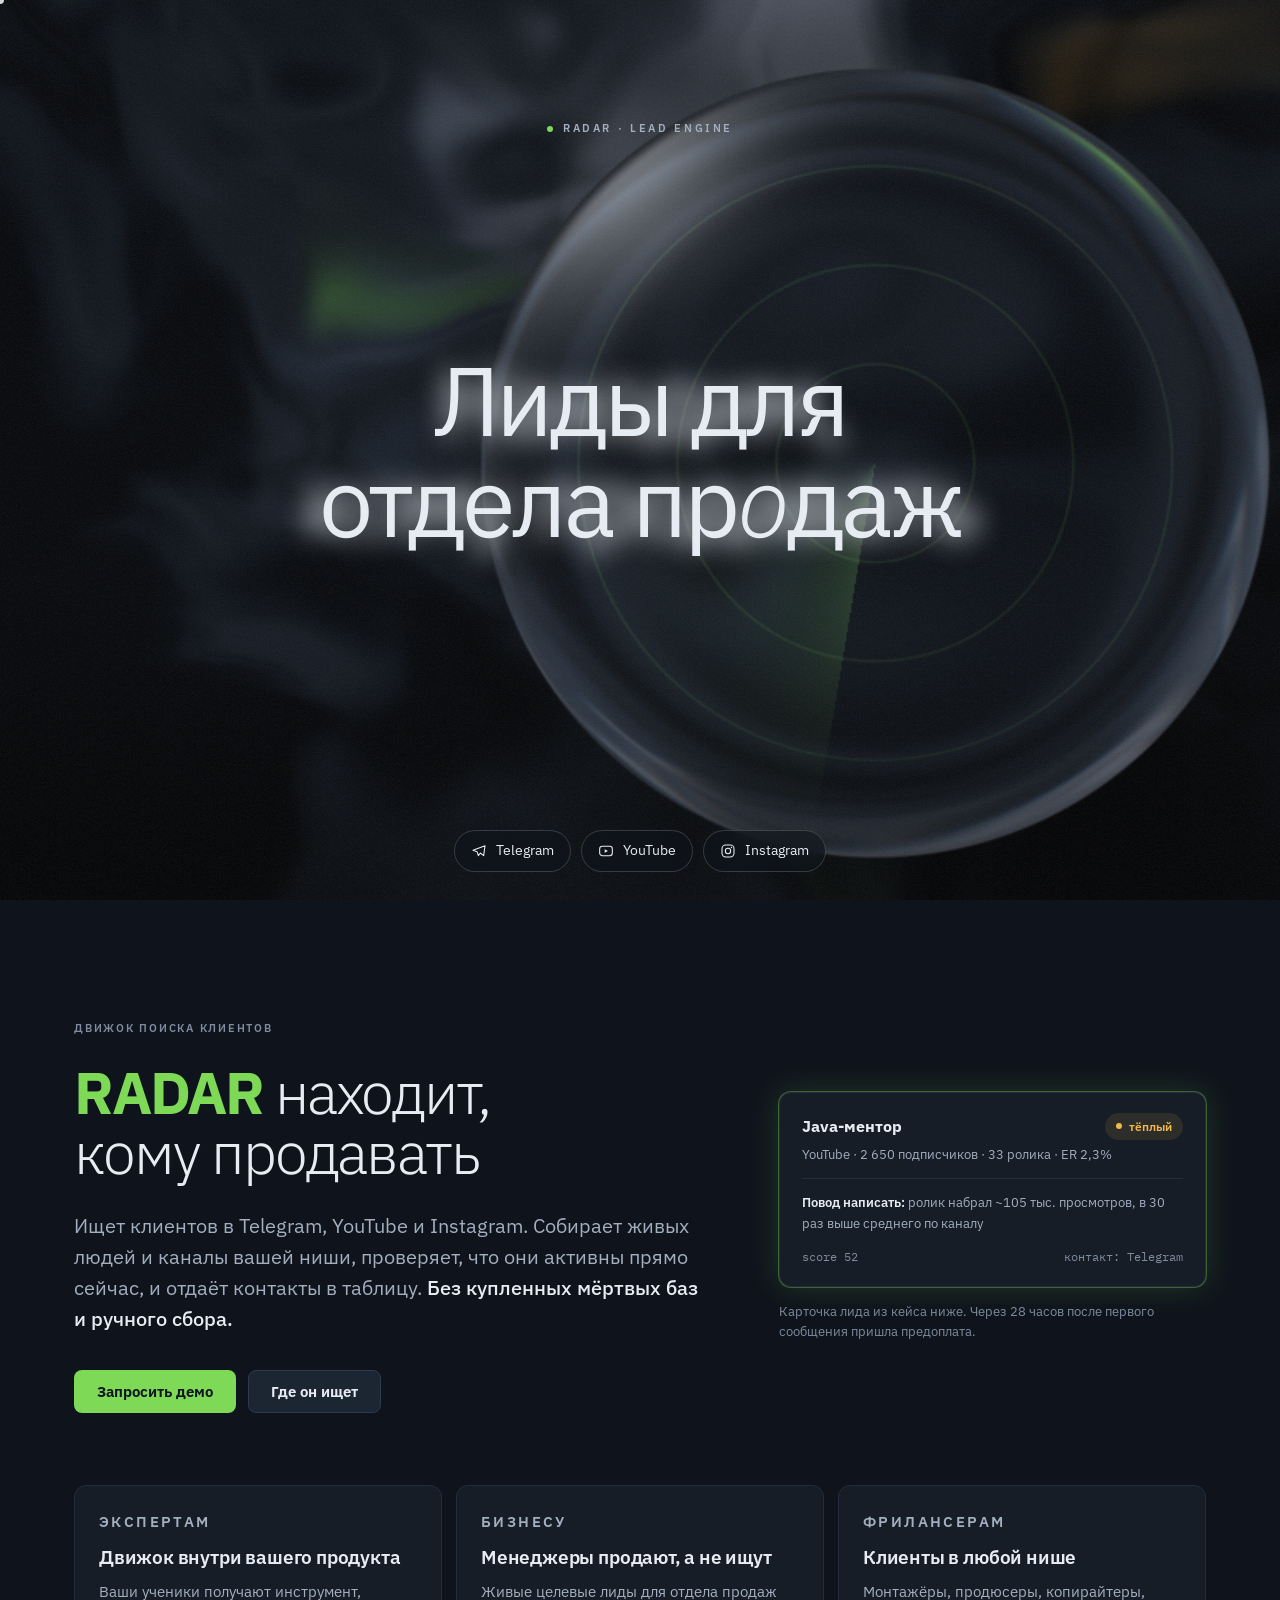
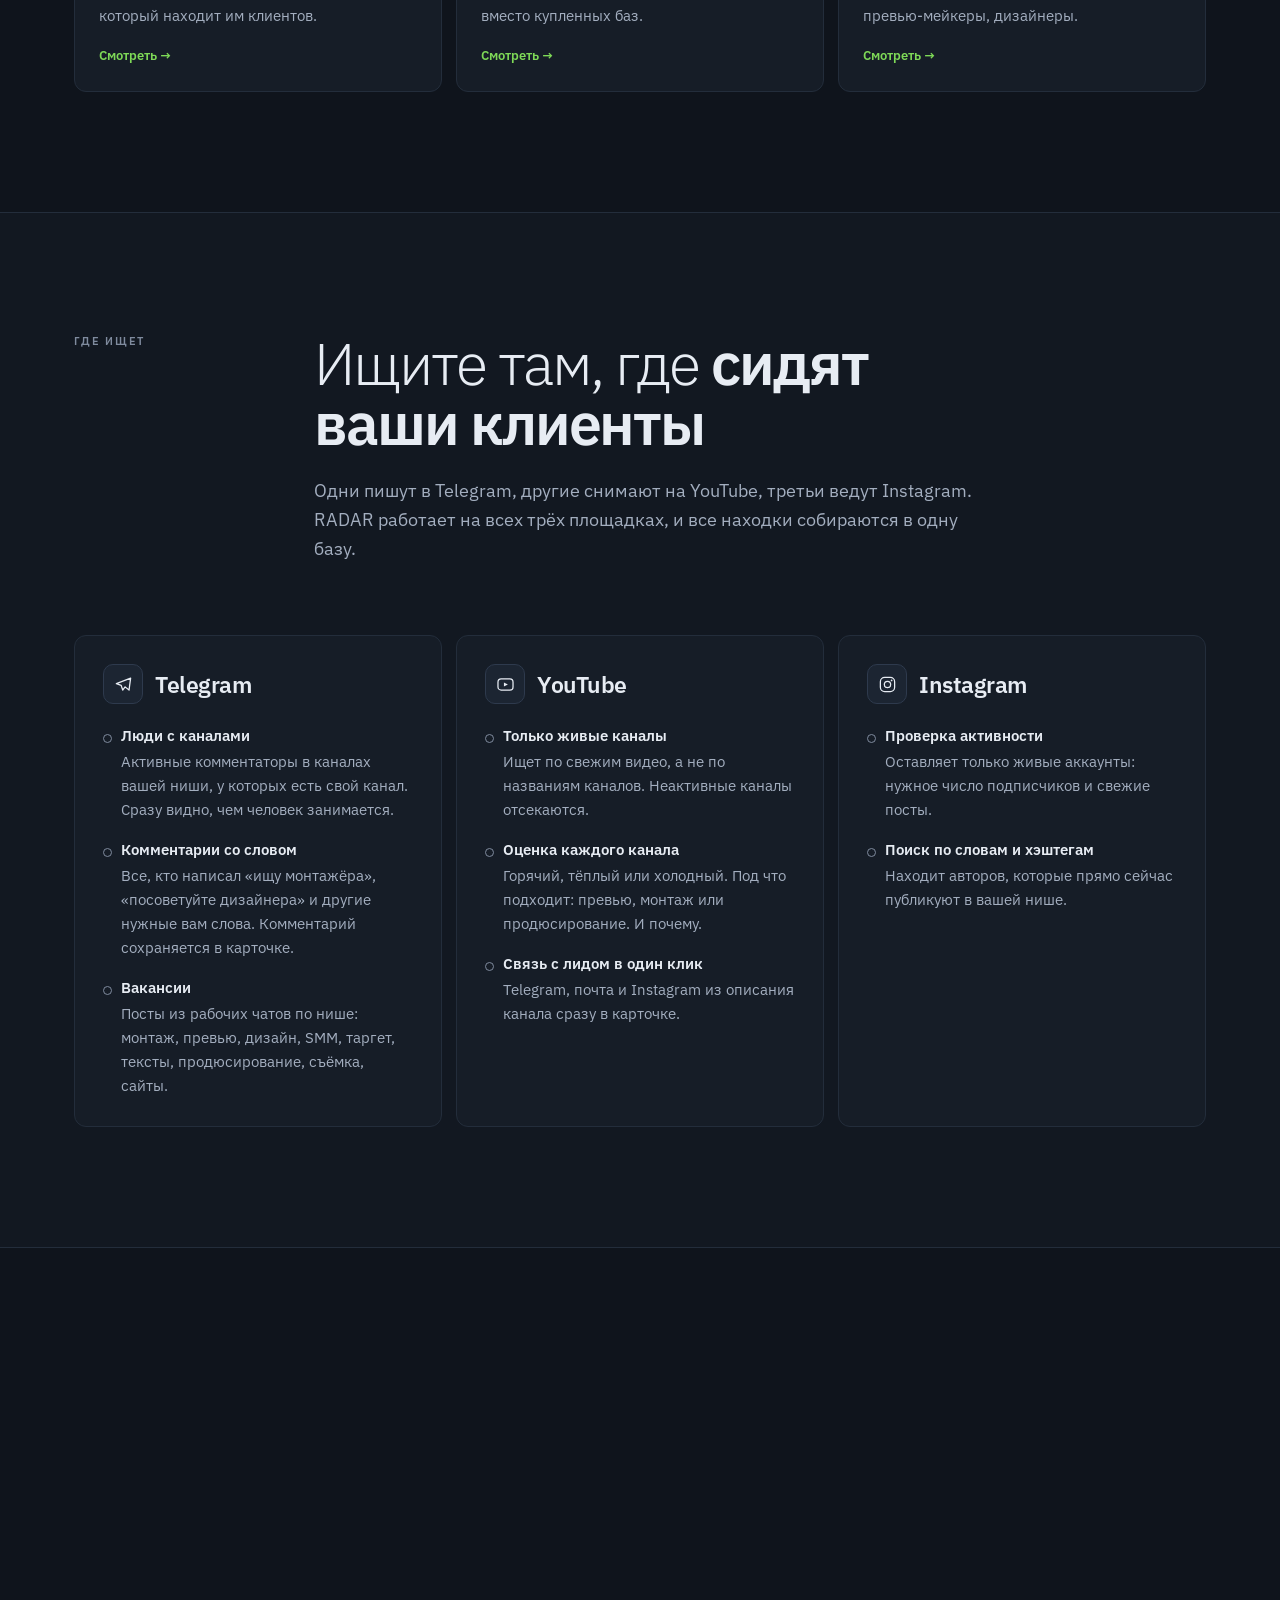
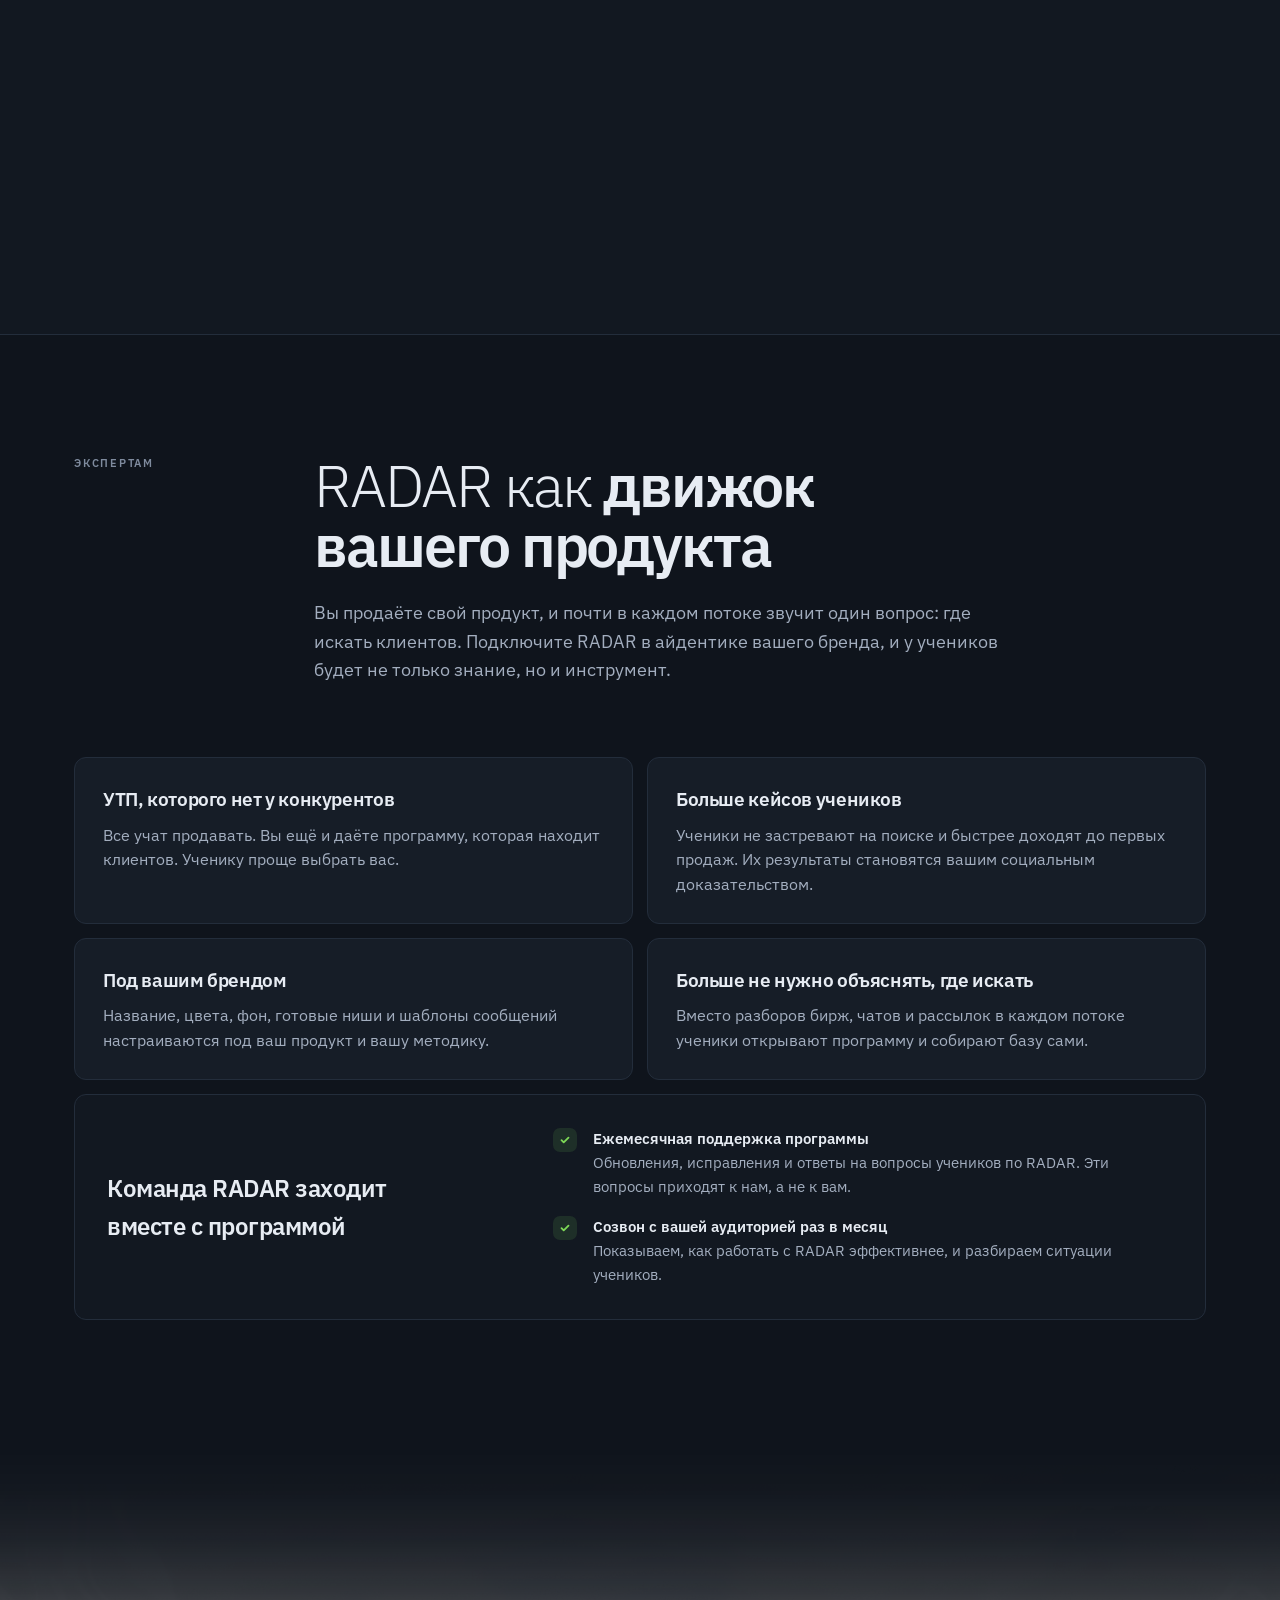
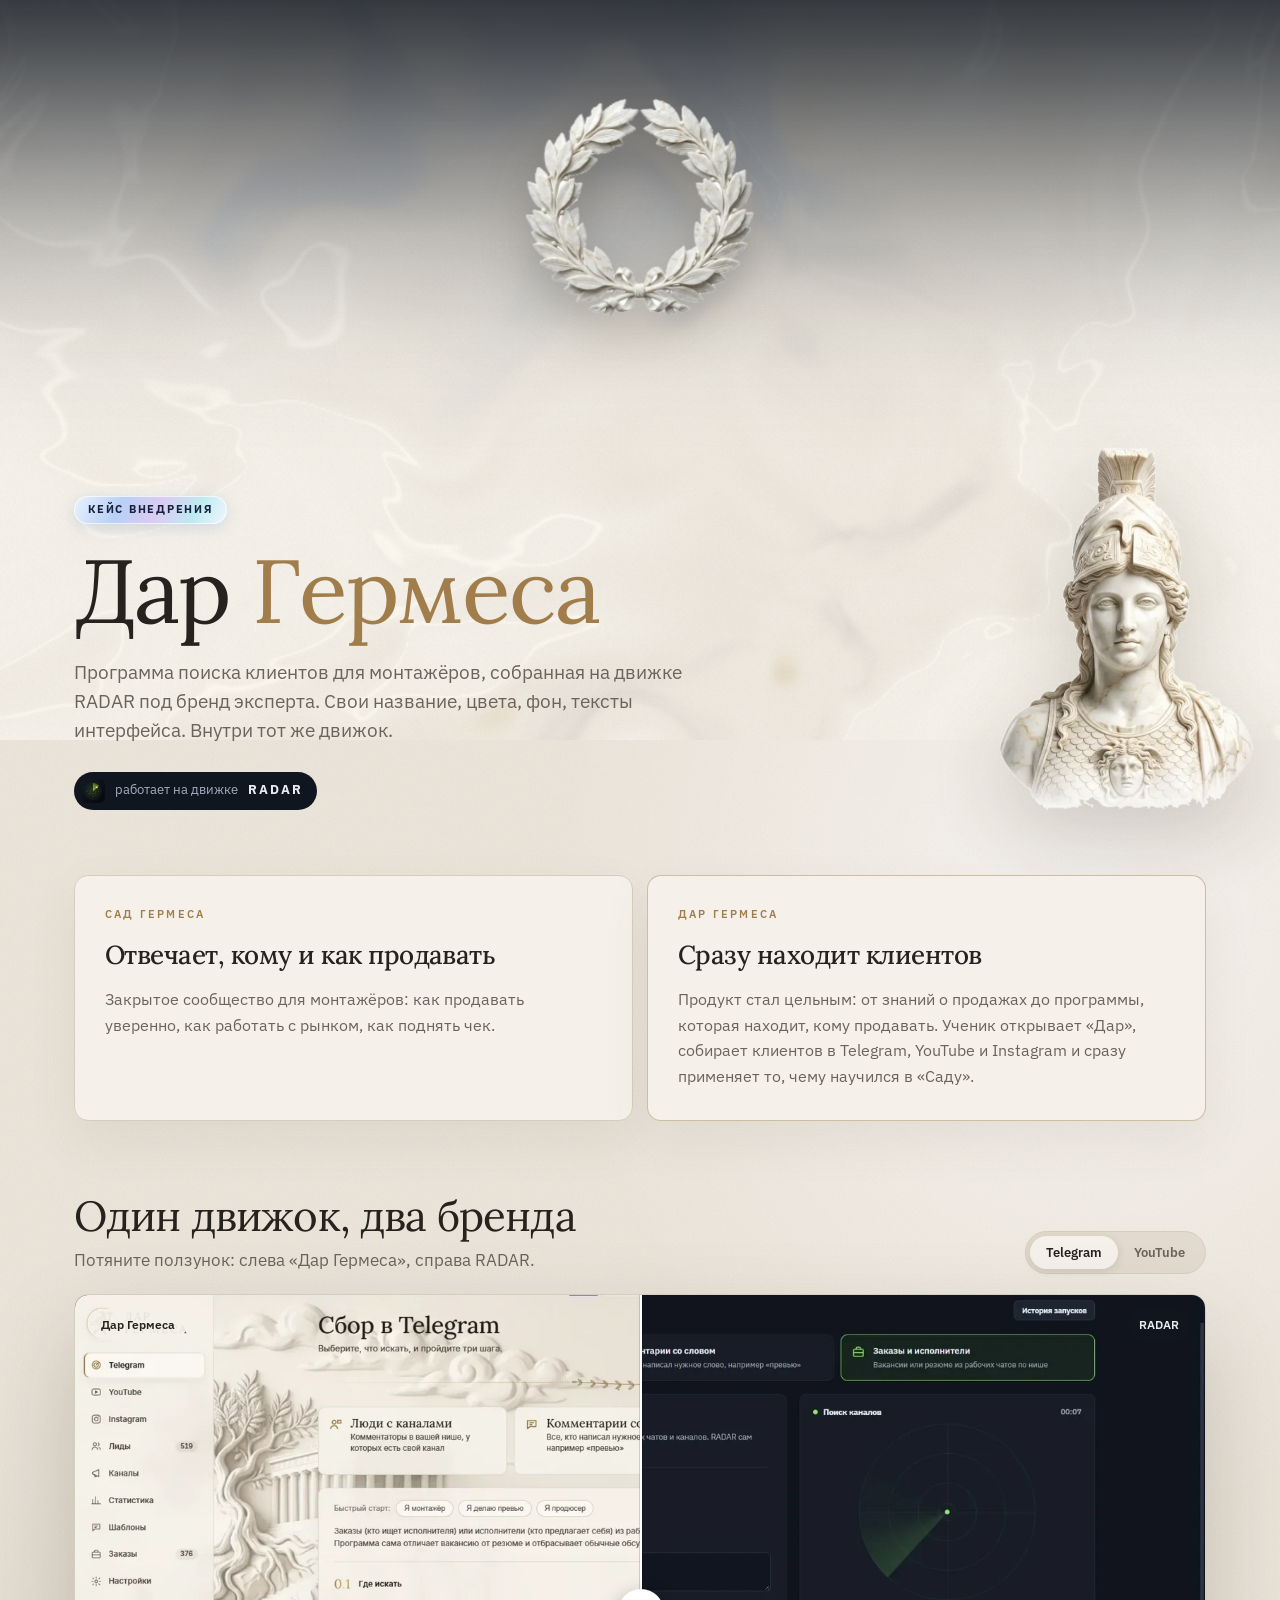
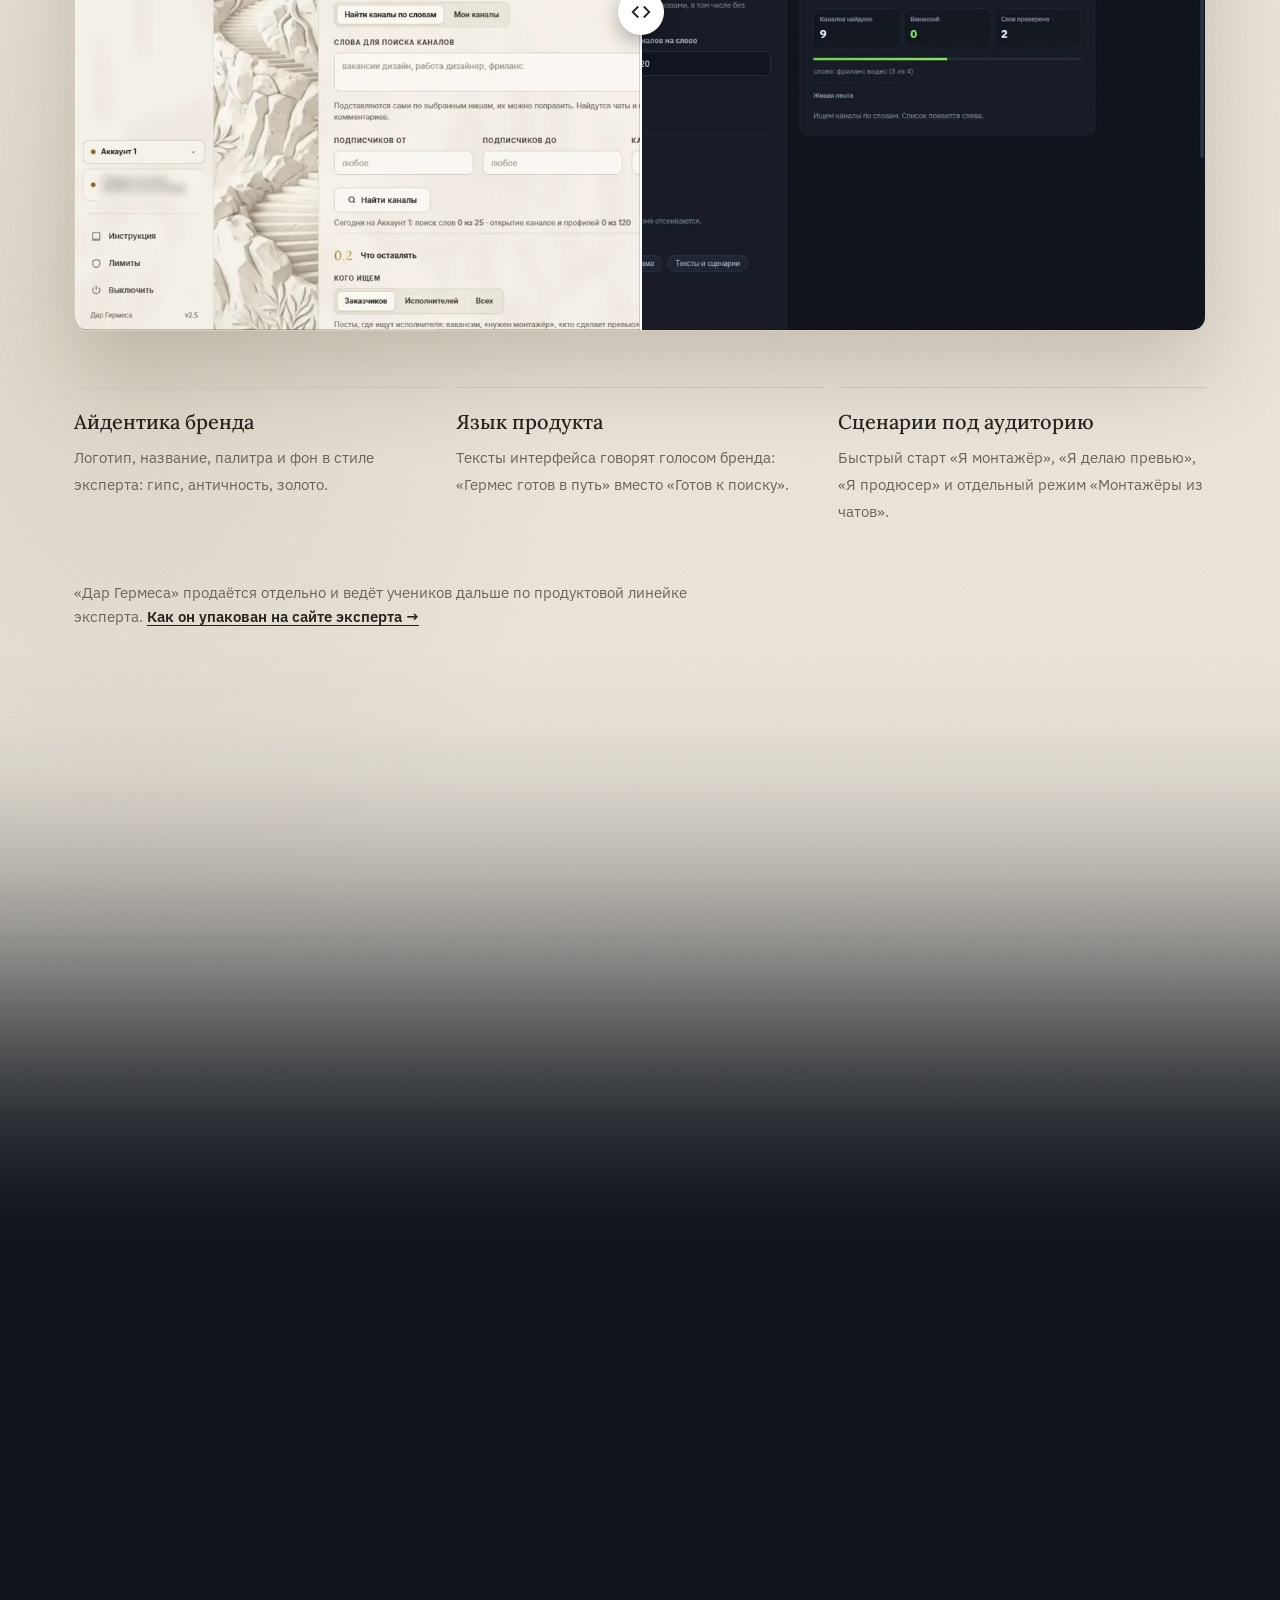
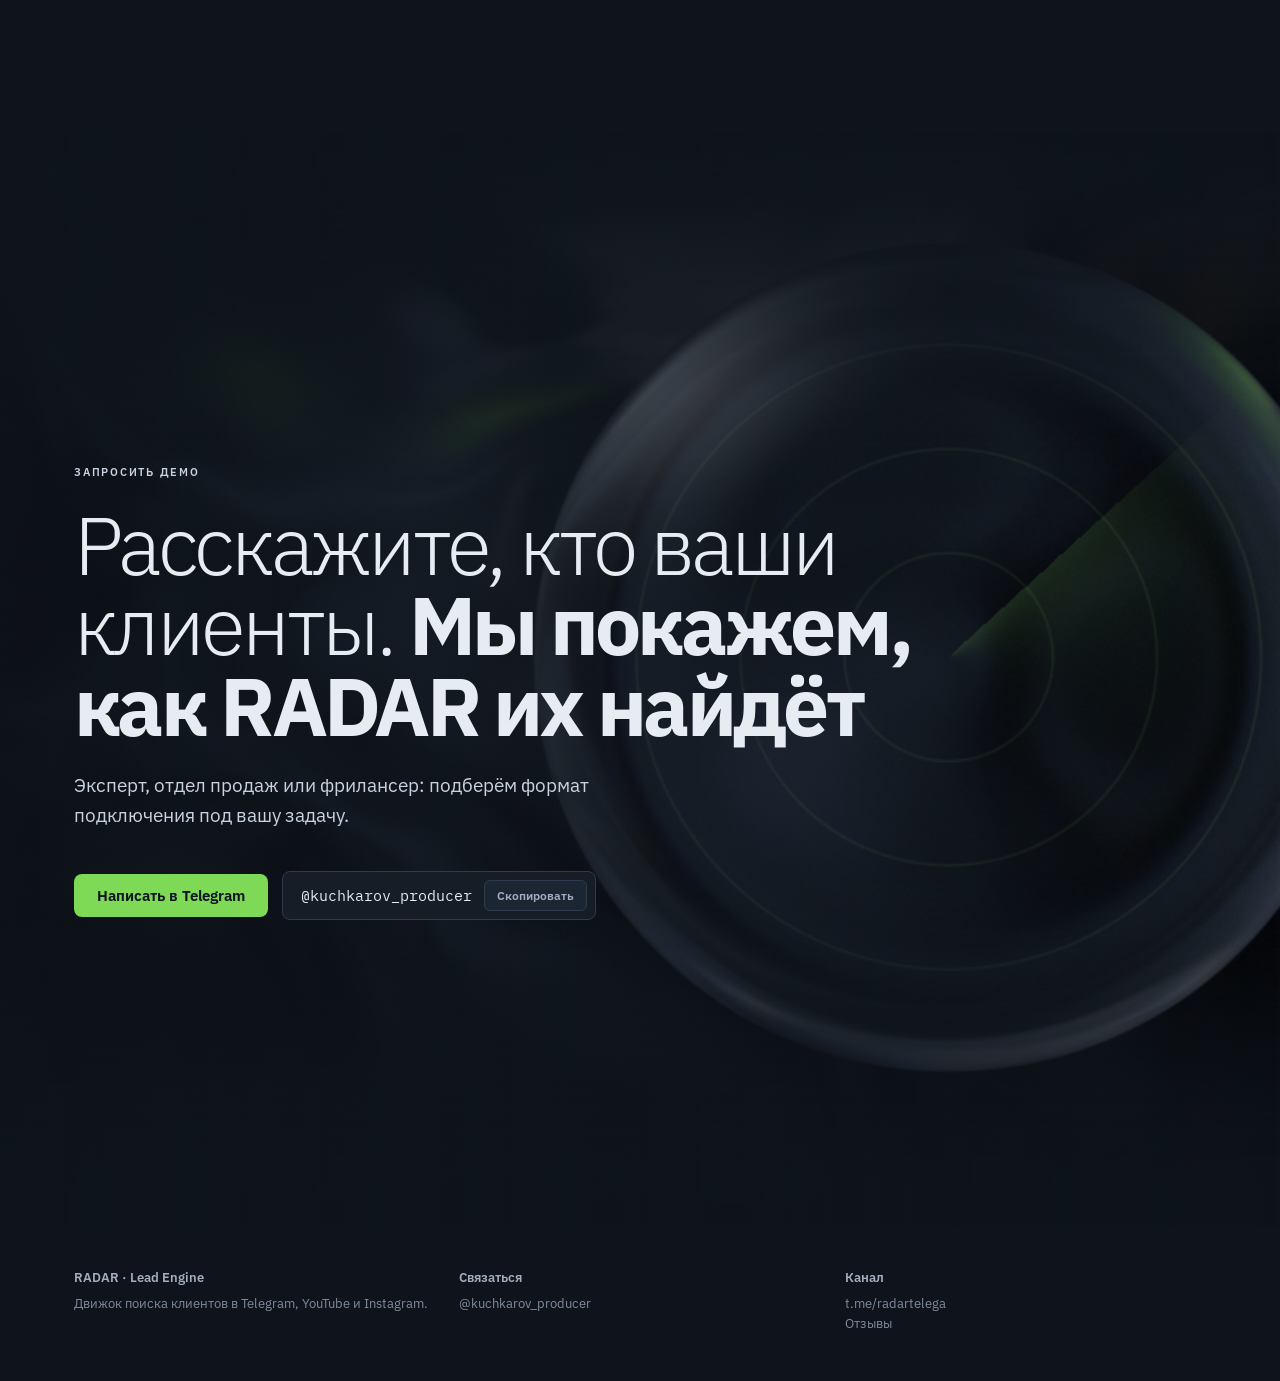
==== commit 6066054c: "Mobile: full-width, sharper liquid, smooth lens edge, pearl final dot Co-Authored-By: Claude Opus 5." ====
--- a/index.html
+++ b/index.html
@@ -19,6 +19,7 @@
 <link rel="preconnect" href="https://fonts.gstatic.com" crossorigin>
 <link rel="preload" as="style" href="https://fonts.googleapis.com/css2?family=IBM+Plex+Sans:ital,wght@0,300;0,400;0,500;0,600;0,700;1,300;1,400&family=IBM+Plex+Mono:wght@400;500&family=Lora:ital,wght@0,400;0,500;1,400&display=swap" onload="this.onload=null;this.rel='stylesheet'">
 <noscript><link rel="stylesheet" href="https://fonts.googleapis.com/css2?family=IBM+Plex+Sans:ital,wght@0,300;0,400;0,500;0,600;0,700;1,300;1,400&family=IBM+Plex+Mono:wght@400;500&family=Lora:ital,wght@0,400;0,500;1,400&display=swap"></noscript>
+<style>html,body{margin:0;padding:0;background:#0F141C}</style>
 <style>
 /* Layout: экран радара как редакционная галерея. Огромные тихие заголовки, много воздуха,
    плоские слои bg-0 / bg-sidebar / bg-2, один зелёный сигнал на экран. RADAR бывает только тёмным. */
@@ -219,7 +220,7 @@
 .tl time{font:12px var(--mono);color:var(--dim)}
 .tl p{font-size:16px;margin-top:2px}
 .tl li.end p{font-size:20px;font-weight:600}
-.tl li.end::before{border-color:var(--warm);background:var(--warm)}
+.tl li.end::before{width:11px;height:11px;left:-6px;top:6px;border:0;background:linear-gradient(135deg,#F6F9FF 0%,#C9DAF6 35%,#E2D4F5 60%,#C8EEF2 85%,#F4F7FF 100%);box-shadow:0 0 0 1px rgba(255,255,255,.55) inset,0 0 12px rgba(190,210,245,.45)}
 .case-foot{display:flex;flex-wrap:wrap;gap:12px;align-items:center;margin-top:64px;padding-top:32px;border-top:1px solid var(--line)}
 .case-foot .who{margin-right:auto;font-size:14px;color:var(--muted)}
 .case-foot .who b{color:var(--text);font-weight:600}
@@ -1203,9 +1204,9 @@
   ' return c;}',
   'void main(){',
   ' vec2 px=gl_FragCoord.xy; vec2 uv=(px-.5*uRes)/uRes.y;',
-  ' vec2 d=px-uLens; float dist=length(d)/uR; vec3 col;',
-  ' if(dist<1.){',
-  '  float z=sqrt(1.-dist*dist); vec2 lc=(uLens-.5*uRes)/uRes.y;',
+  ' vec2 d=px-uLens; float dist=length(d)/uR; vec3 col=field(uv)*(1.-smoothstep(1.35,1.,dist)*.35);',
+  ' if(dist<1.){ vec3 outc=col;',
+  '  float z=sqrt(max(1.-dist*dist,0.)); vec2 lc=(uLens-.5*uRes)/uRes.y;',
   '  vec2 ruv=lc+(d/uRes.y)*mix(-.9,.5,z);',
   '  vec3 cr=field(ruv+vec2(.006,0.)*(1.-z)); vec3 cb=field(ruv-vec2(.006,0.)*(1.-z));',
   '  col=vec3(cr.r,(cr.g+cb.g)*.5,cb.b)*1.08;',
@@ -1217,9 +1218,10 @@
   '  float ang=atan(d.y,d.x); float sw=mod(-uT*1.96-ang,6.2831853);',
   '  col+=vec3(.49,.85,.34)*exp(-sw*2.2)*.20*smoothstep(1.,.2,dist);',
   '  col*=1.-smoothstep(.97,1.,dist)*.25;',
-  ' } else { col=field(uv); col*=1.-smoothstep(1.35,1.,dist)*.35; }',
+  '  col=mix(col,outc,smoothstep(1.-2.2/uR,1.,dist));',
+  ' }',
   ' vec2 q=px/uRes; col*=mix(.55,1.,smoothstep(0.,.35,q.y)); col*=1.-.35*length((q-.5)*vec2(1.1,.9));',
-  ' col+=(h(px+fract(uT)*100.)-.5)*.035;',
+  ' col+=(h(px+fract(uT)*100.)-.5)*.012;',
   ' gl_FragColor=vec4(col,1.);}'
   ].join('\n');
 
@@ -1245,7 +1247,7 @@
   ' c=mix(c,grey,smoothstep(.62,.82,r.x*.55+q.x*.45)*.35);',
   ' float sheen=smoothstep(.47,.5,fract(f*3.+t*2.))*smoothstep(.53,.5,fract(f*3.+t*2.));',
   ' c+=sheen*.035;',
-  ' c+=(h(px+fract(uT)*100.)-.5)*.02;',
+  ' c+=(h(px+fract(uT)*100.)-.5)*.008;',
   ' gl_FragColor=vec4(c,1.);}'
   ].join('\n');
 
@@ -1257,7 +1259,7 @@
     var b=gl.createBuffer();gl.bindBuffer(gl.ARRAY_BUFFER,b);gl.bufferData(gl.ARRAY_BUFFER,new Float32Array([-1,-1,1,-1,-1,1,-1,1,1,-1,1,1]),gl.STATIC_DRAW);
     var loc=gl.getAttribLocation(pr,'p');gl.enableVertexAttribArray(loc);gl.vertexAttribPointer(loc,2,gl.FLOAT,false,0,0);
     var U=function(n){return gl.getUniformLocation(pr,n)}; var uRes=U('uRes'),uT=U('uT'),uLens=U('uLens'),uR=U('uR');
-    var scale=opts.scale, animate=opts.animate&&!reduce, W=0,H=0, visible=false, running=false, last=0, minDt=1000/opts.fps, t0=performance.now();
+    var scale=opts.scale*(mobile?Math.min(window.devicePixelRatio||1,2):1), animate=opts.animate&&!reduce, W=0,H=0, visible=false, running=false, last=0, minDt=1000/opts.fps, t0=performance.now();
     var lx=null, ly=null;
     function size(force){ var nw=cv.clientWidth, nh=cv.clientHeight; if(!force && nw===W && Math.abs(nh-H)<200) return; W=nw; H=nh; cv.width=Math.max(1,Math.round(W*scale)); cv.height=Math.max(1,Math.round(H*scale)); gl.viewport(0,0,cv.width,cv.height); draw((performance.now()-t0)/1000+(opts.still||0)); }
     function draw(t){ var p=place(W,H,t);
@@ -1281,9 +1283,9 @@
     o.observe(host);
   }
   var heroPlace=function(W,H,t){ return {x:W*(W<700?.62:.68)+Math.sin(t*.23)*W*.03, y:H*.52+Math.cos(t*.19)*H*.04, r:Math.min(W,H)*(W<700?.36:.44)}; };
-  var startHero=function(){ lazyLiquid($('liquid'), hero, heroPlace, FS, {scale:mobile?.55:.62, fps:mobile?30:50, animate:true, still:6, follow:!mobile}, function(ok){ if(ok) hero.classList.add('gl'); }); };
+  var startHero=function(){ lazyLiquid($('liquid'), hero, heroPlace, FS, {scale:mobile?.5:.62, fps:mobile?30:50, animate:true, still:6, follow:!mobile}, function(ok){ if(ok) hero.classList.add('gl'); }); };
   if(document.readyState==='complete') setTimeout(startHero,60); else addEventListener('load',function(){ setTimeout(startHero,60); });
-  lazyLiquid($('liquidW'), $('dar'), function(){ return {x:-1e5,y:-1e5,r:1}; }, FSW, {scale:mobile?.35:.5, fps:mobile?24:40, animate:true, still:14});
+  lazyLiquid($('liquidW'), $('dar'), function(){ return {x:-1e5,y:-1e5,r:1}; }, FSW, {scale:mobile?.4:.5, fps:mobile?24:40, animate:true, still:14});
   lazyLiquid($('liquid2'), $('contact'), function(W,H,t){ return {x:W*(W<700?.7:.76)+Math.sin(t*.2)*W*.02, y:H*.5+Math.cos(t*.17)*H*.05, r:Math.min(W,H)*(W<700?.3:.38)}; }, FS, {scale:mobile?.5:.6, fps:mobile?30:45, animate:true, still:20});
 })();
 </script>
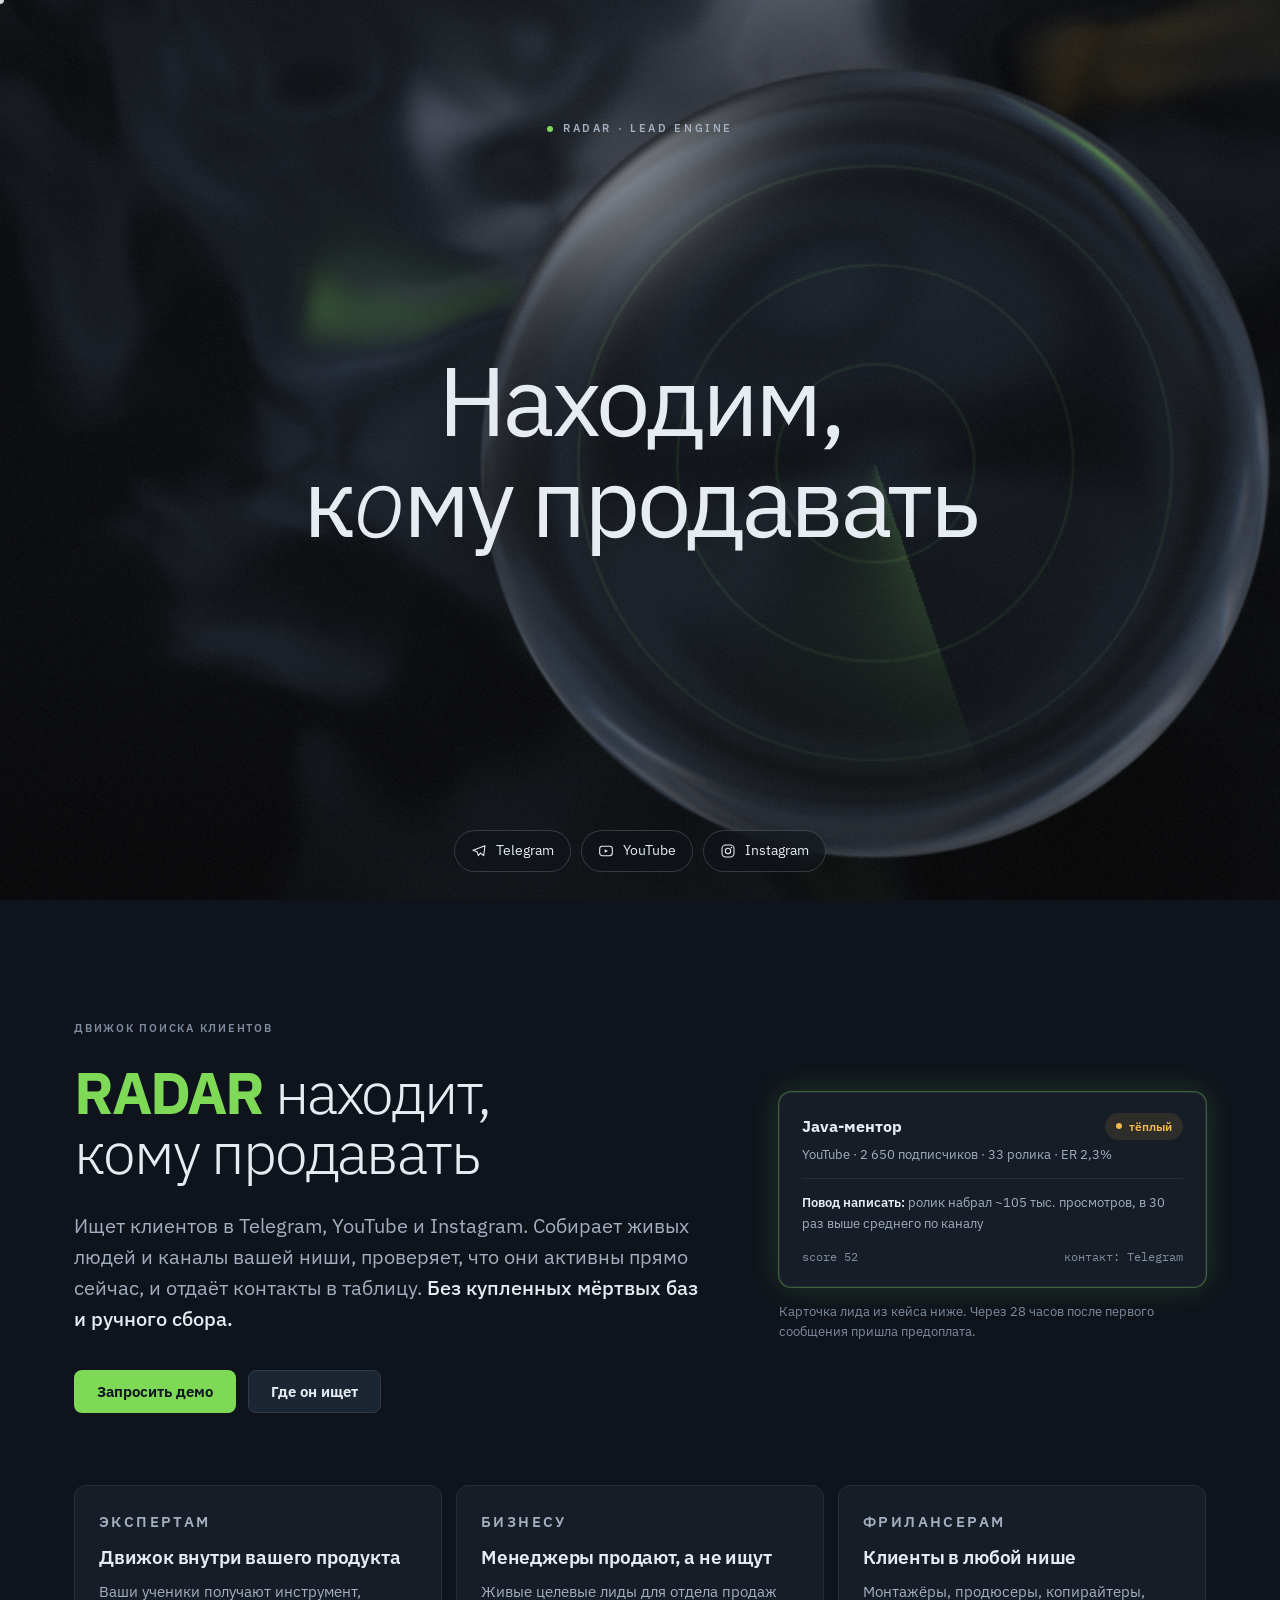
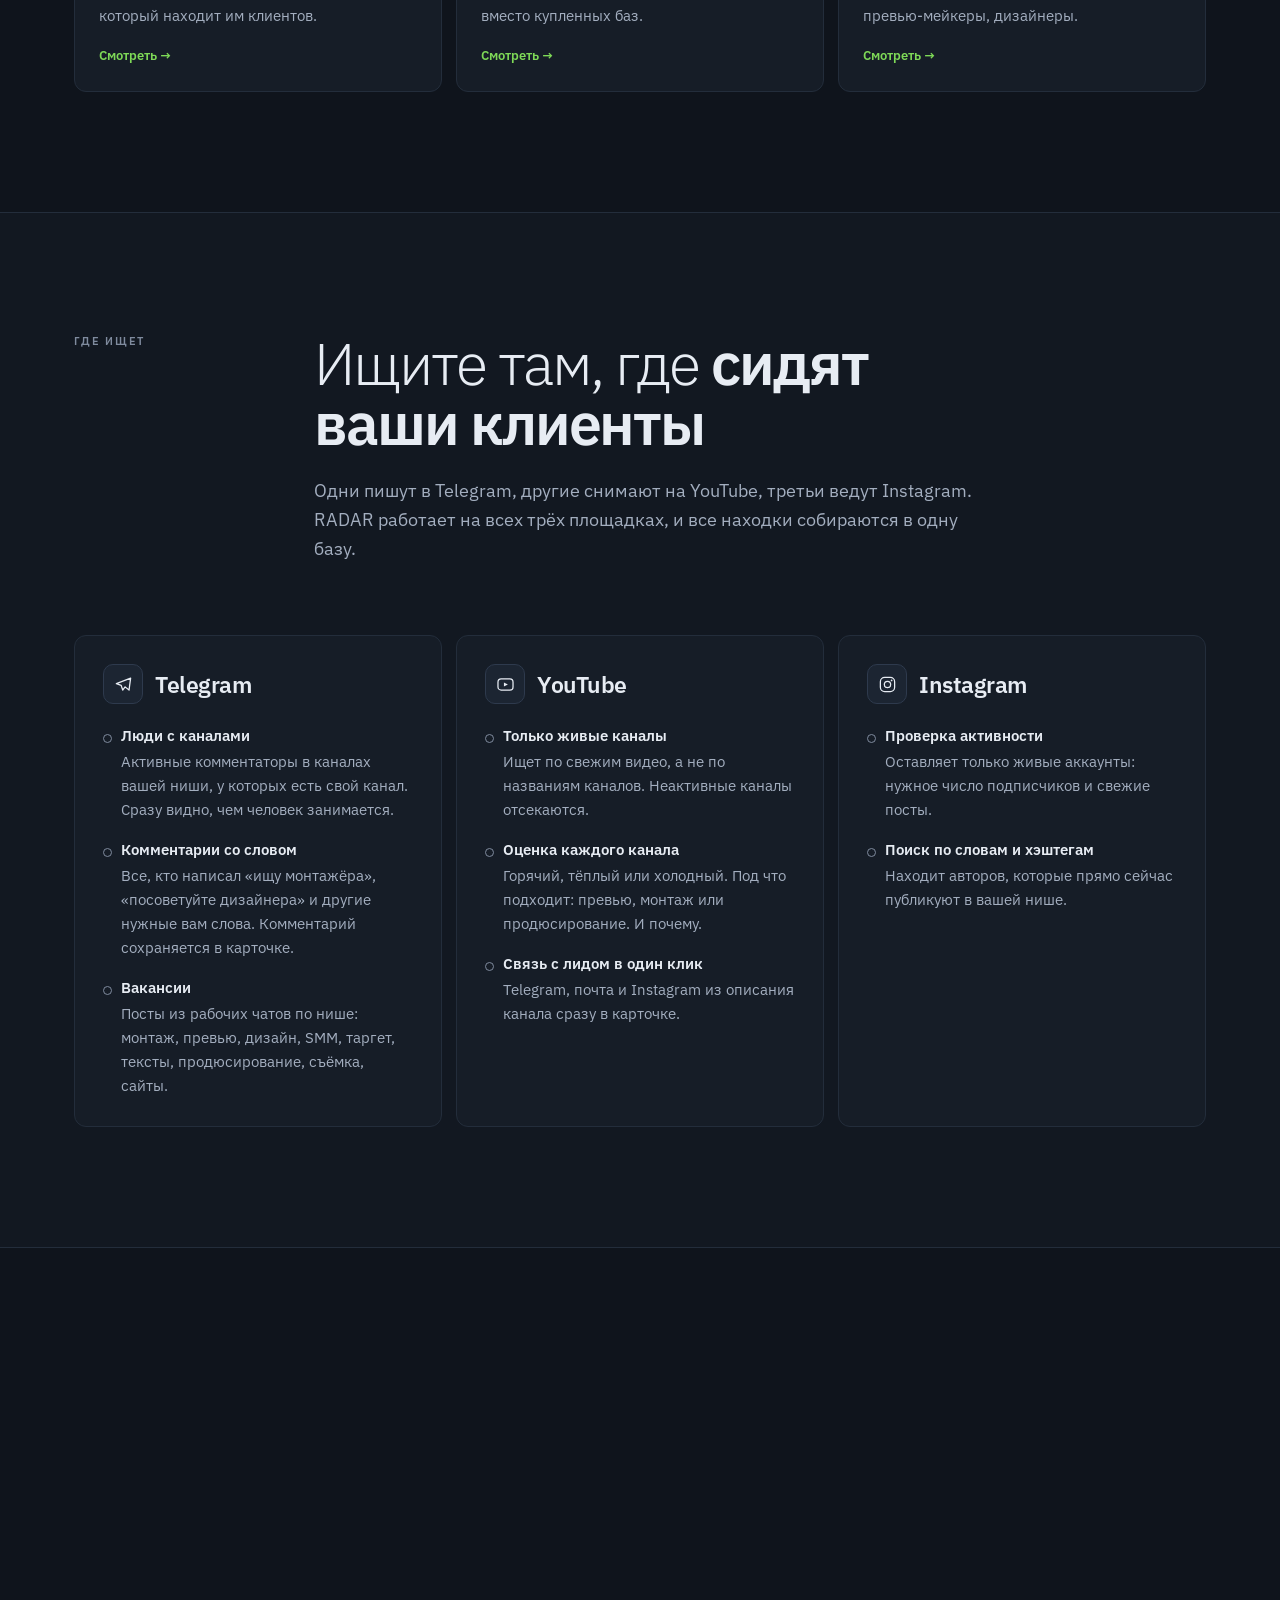
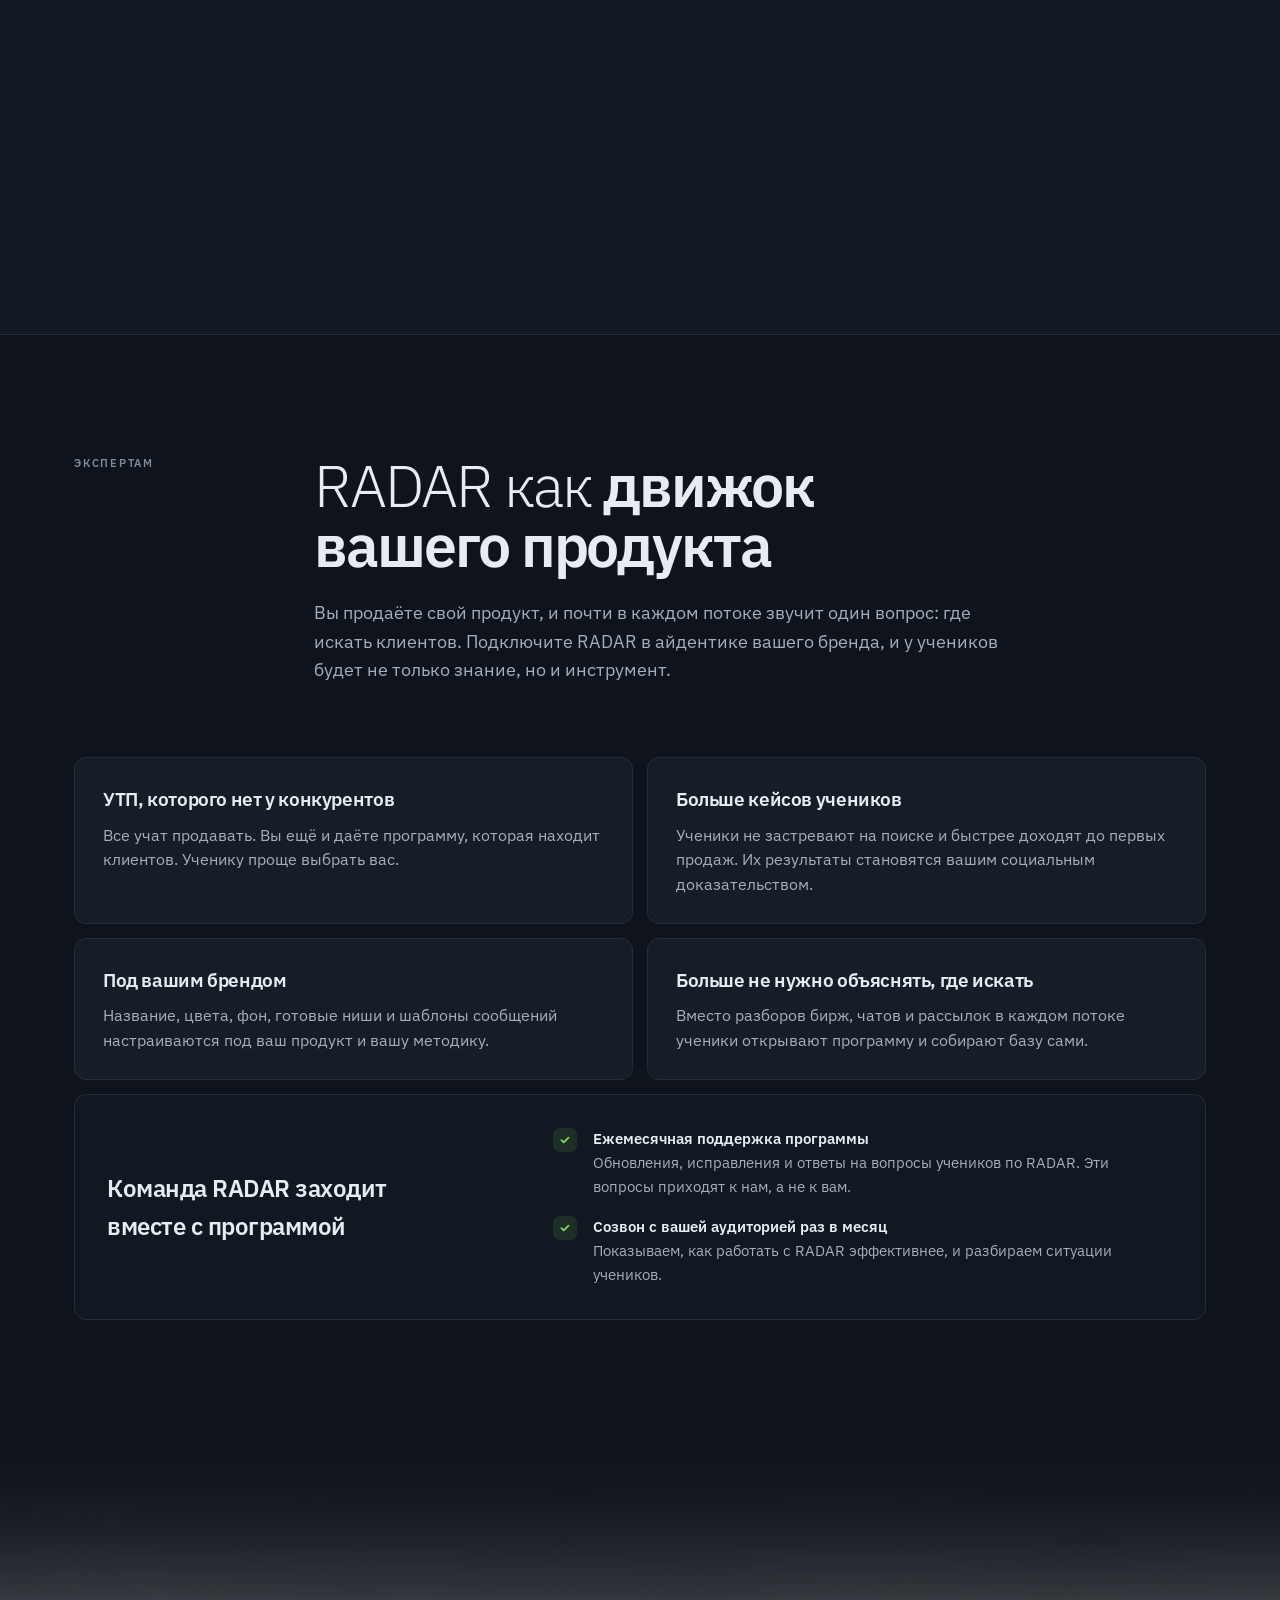
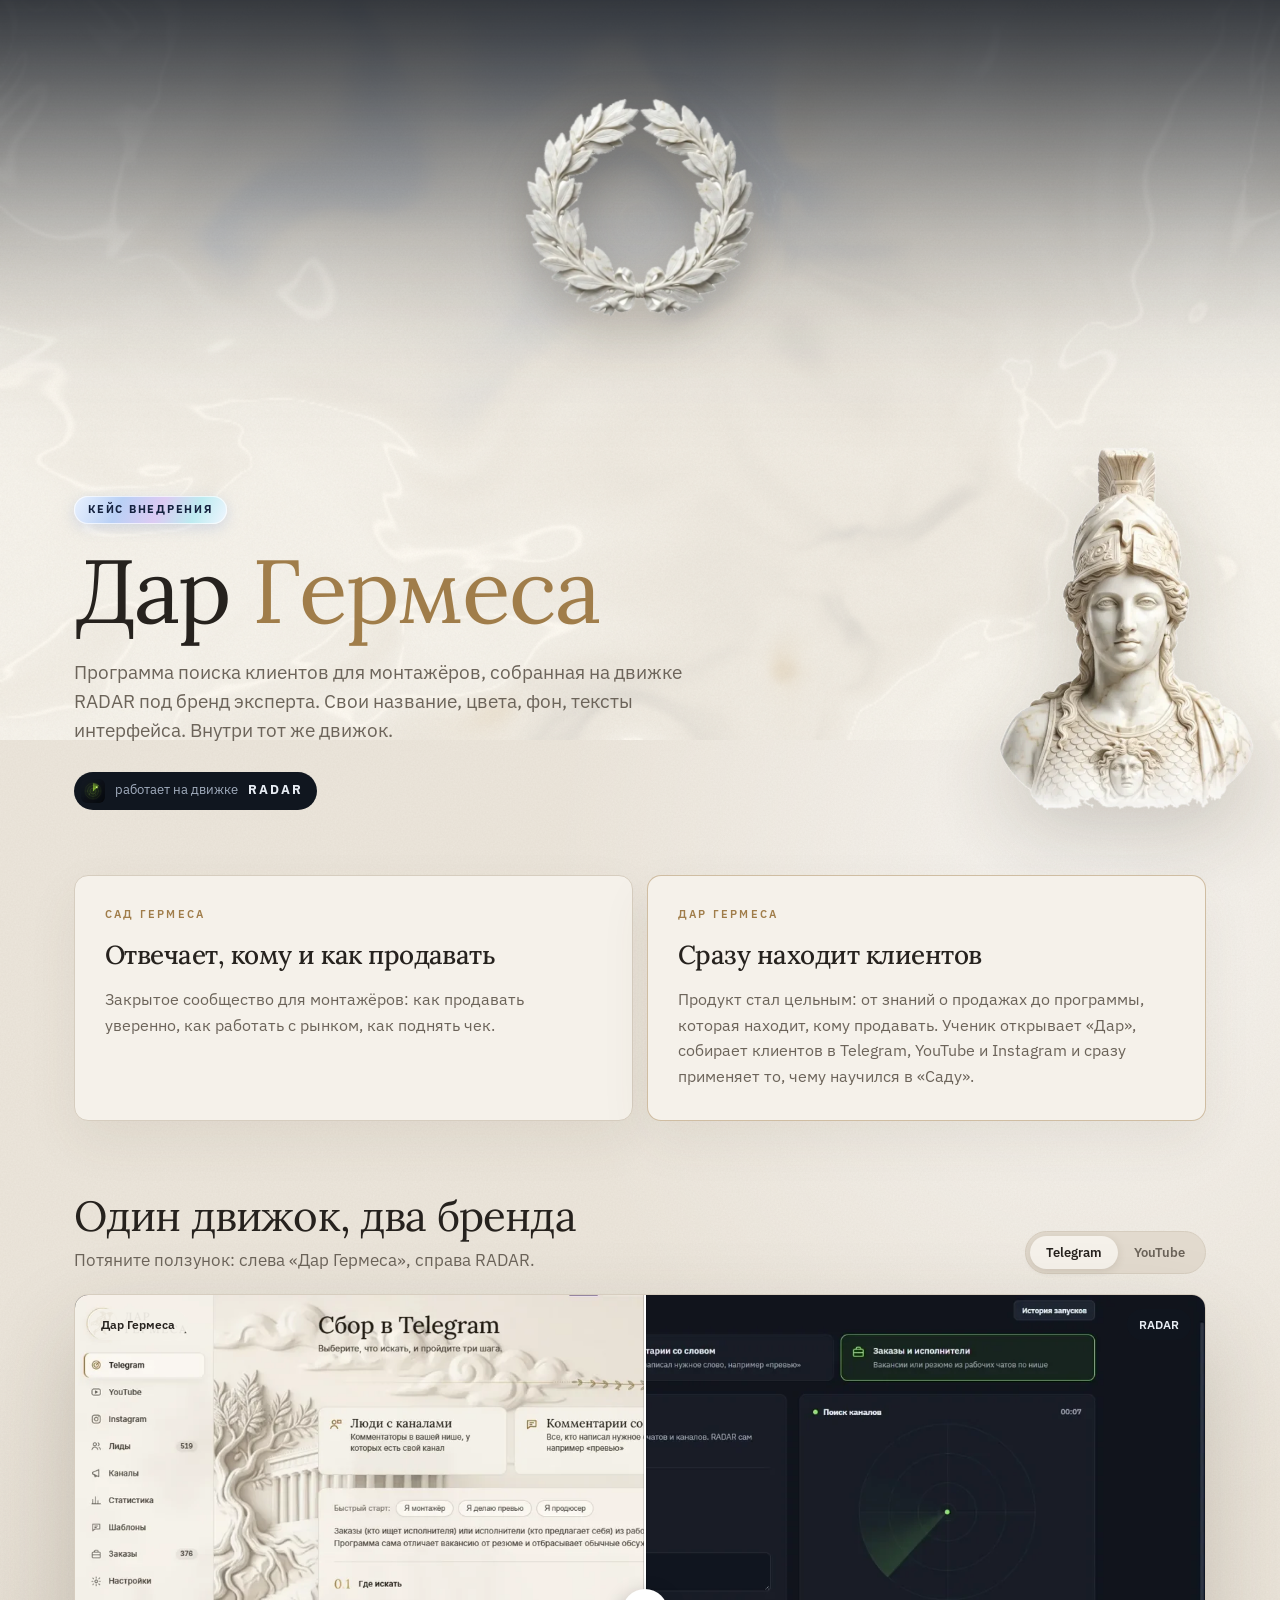
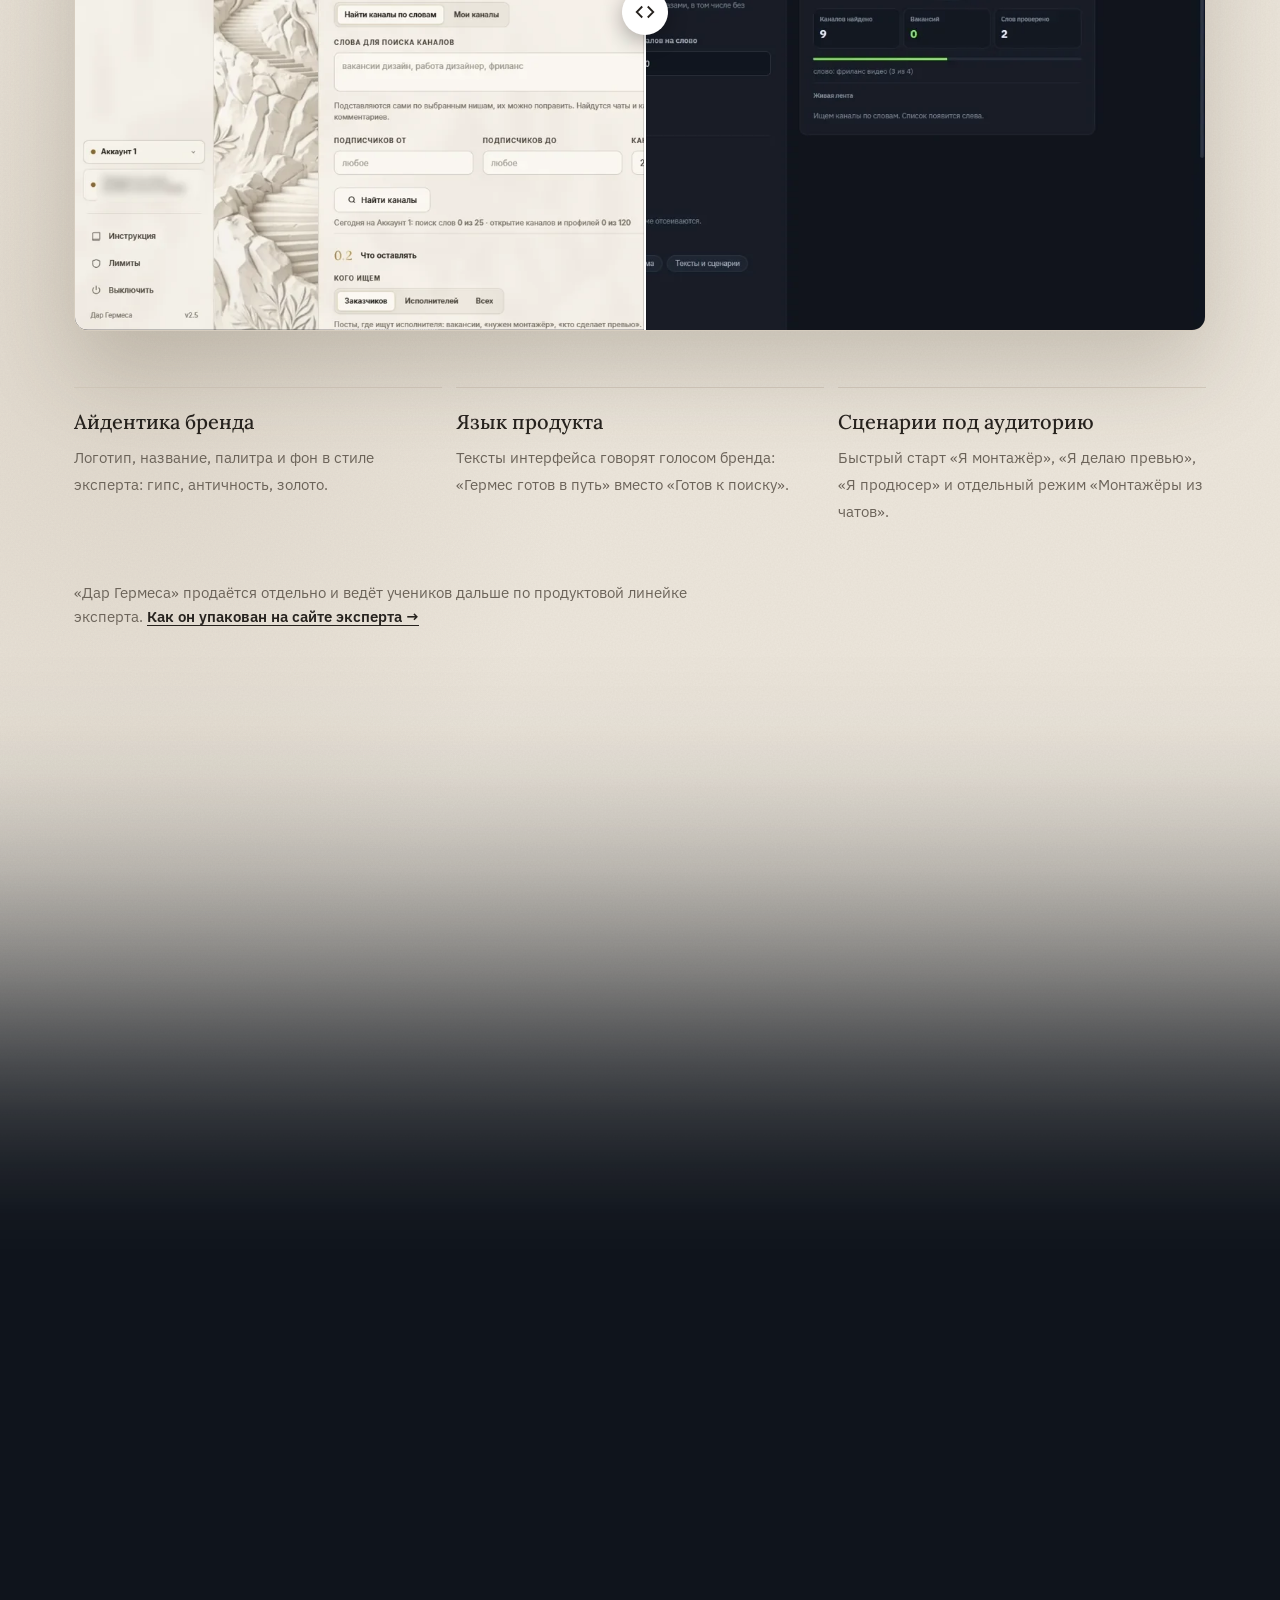
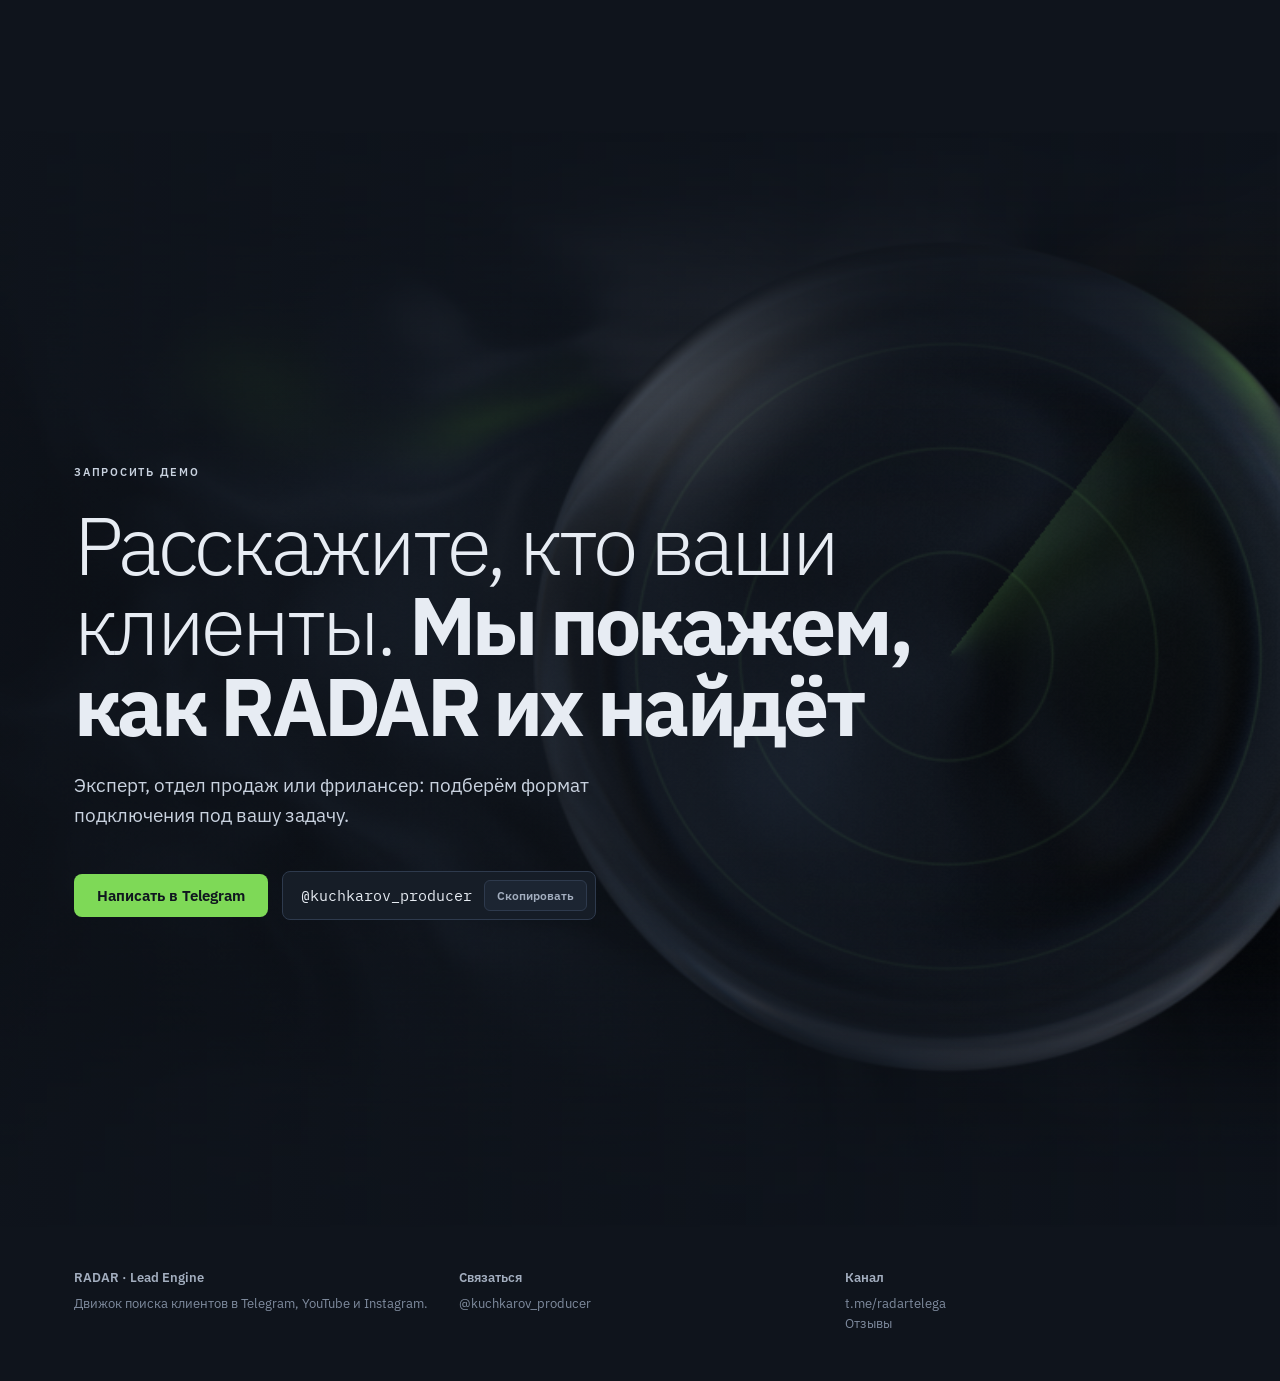
==== commit b0832717: "Mobile: 60fps liquid lens with adaptive resolution Co-Authored-By: Claude Opus 5.5 <noreply@anthropi" ====
--- a/index.html
+++ b/index.html
@@ -1204,7 +1204,8 @@
   ' return c;}',
   'void main(){',
   ' vec2 px=gl_FragCoord.xy; vec2 uv=(px-.5*uRes)/uRes.y;',
-  ' vec2 d=px-uLens; float dist=length(d)/uR; vec3 col=field(uv)*(1.-smoothstep(1.35,1.,dist)*.35);',
+  ' vec2 d=px-uLens; float dist=length(d)/uR; float ew=2.2/uR; vec3 col;',
+  ' if(dist>1.-ew) col=field(uv)*(1.-smoothstep(1.35,1.,dist)*.35);',
   ' if(dist<1.){ vec3 outc=col;',
   '  float z=sqrt(max(1.-dist*dist,0.)); vec2 lc=(uLens-.5*uRes)/uRes.y;',
   '  vec2 ruv=lc+(d/uRes.y)*mix(-.9,.5,z);',
@@ -1218,7 +1219,7 @@
   '  float ang=atan(d.y,d.x); float sw=mod(-uT*1.96-ang,6.2831853);',
   '  col+=vec3(.49,.85,.34)*exp(-sw*2.2)*.20*smoothstep(1.,.2,dist);',
   '  col*=1.-smoothstep(.97,1.,dist)*.25;',
-  '  col=mix(col,outc,smoothstep(1.-2.2/uR,1.,dist));',
+  '  if(dist>1.-ew) col=mix(col,outc,smoothstep(1.-ew,1.,dist));',
   ' }',
   ' vec2 q=px/uRes; col*=mix(.55,1.,smoothstep(0.,.35,q.y)); col*=1.-.35*length((q-.5)*vec2(1.1,.9));',
   ' col+=(h(px+fract(uT)*100.)-.5)*.012;',
@@ -1264,9 +1265,10 @@
     function size(force){ var nw=cv.clientWidth, nh=cv.clientHeight; if(!force && nw===W && Math.abs(nh-H)<200) return; W=nw; H=nh; cv.width=Math.max(1,Math.round(W*scale)); cv.height=Math.max(1,Math.round(H*scale)); gl.viewport(0,0,cv.width,cv.height); draw((performance.now()-t0)/1000+(opts.still||0)); }
     function draw(t){ var p=place(W,H,t);
       if(opts.follow){ var r=host.getBoundingClientRect(); var tx=p.x, ty=p.y; if(mx>-50 && my>r.top && my<r.bottom){ tx=p.x+(mx-p.x)*.35; ty=p.y+((my-r.top)-p.y)*.35; } if(lx===null){lx=p.x;ly=p.y;} lx+=(tx-lx)*.05; ly+=(ty-ly)*.05; p={x:lx,y:ly,r:p.r}; } gl.uniform2f(uRes,cv.width,cv.height); gl.uniform1f(uT,t); gl.uniform2f(uLens,p.x*scale,(H-p.y)*scale); gl.uniform1f(uR,p.r*scale); gl.drawArrays(gl.TRIANGLES,0,6); }
+    var acc=0, n=0, minScale=scale*.6;
     function frame(now){
-      if(!visible||document.hidden){ running=false; return; }
-      if(now-last>=minDt){ last=now; draw((now-t0)/1000+(opts.still||0)); }
+      if(!visible||document.hidden){ running=false; last=0; return; }
+      if(now-last>=minDt-2){ if(last && mobile){ acc+=now-last; n++; if(n>=40){ if(acc/n>21 && scale>minScale){ scale=Math.max(minScale,scale*.85); size(true); } acc=0; n=0; } } last=now; draw((now-t0)/1000+(opts.still||0)); }
       requestAnimationFrame(frame);
     }
     function kick(){ if(animate && !running && visible && !document.hidden){ running=true; requestAnimationFrame(frame); } }
@@ -1283,10 +1285,10 @@
     o.observe(host);
   }
   var heroPlace=function(W,H,t){ return {x:W*(W<700?.62:.68)+Math.sin(t*.23)*W*.03, y:H*.52+Math.cos(t*.19)*H*.04, r:Math.min(W,H)*(W<700?.36:.44)}; };
-  var startHero=function(){ lazyLiquid($('liquid'), hero, heroPlace, FS, {scale:mobile?.5:.62, fps:mobile?30:50, animate:true, still:6, follow:!mobile}, function(ok){ if(ok) hero.classList.add('gl'); }); };
+  var startHero=function(){ lazyLiquid($('liquid'), hero, heroPlace, FS, {scale:mobile?.5:.62, fps:60, animate:true, still:6, follow:!mobile}, function(ok){ if(ok) hero.classList.add('gl'); }); };
   if(document.readyState==='complete') setTimeout(startHero,60); else addEventListener('load',function(){ setTimeout(startHero,60); });
-  lazyLiquid($('liquidW'), $('dar'), function(){ return {x:-1e5,y:-1e5,r:1}; }, FSW, {scale:mobile?.4:.5, fps:mobile?24:40, animate:true, still:14});
-  lazyLiquid($('liquid2'), $('contact'), function(W,H,t){ return {x:W*(W<700?.7:.76)+Math.sin(t*.2)*W*.02, y:H*.5+Math.cos(t*.17)*H*.05, r:Math.min(W,H)*(W<700?.3:.38)}; }, FS, {scale:mobile?.5:.6, fps:mobile?30:45, animate:true, still:20});
+  lazyLiquid($('liquidW'), $('dar'), function(){ return {x:-1e5,y:-1e5,r:1}; }, FSW, {scale:mobile?.4:.5, fps:mobile?45:40, animate:true, still:14});
+  lazyLiquid($('liquid2'), $('contact'), function(W,H,t){ return {x:W*(W<700?.7:.76)+Math.sin(t*.2)*W*.02, y:H*.5+Math.cos(t*.17)*H*.05, r:Math.min(W,H)*(W<700?.3:.38)}; }, FS, {scale:mobile?.5:.6, fps:60, animate:true, still:20});
 })();
 </script>
 
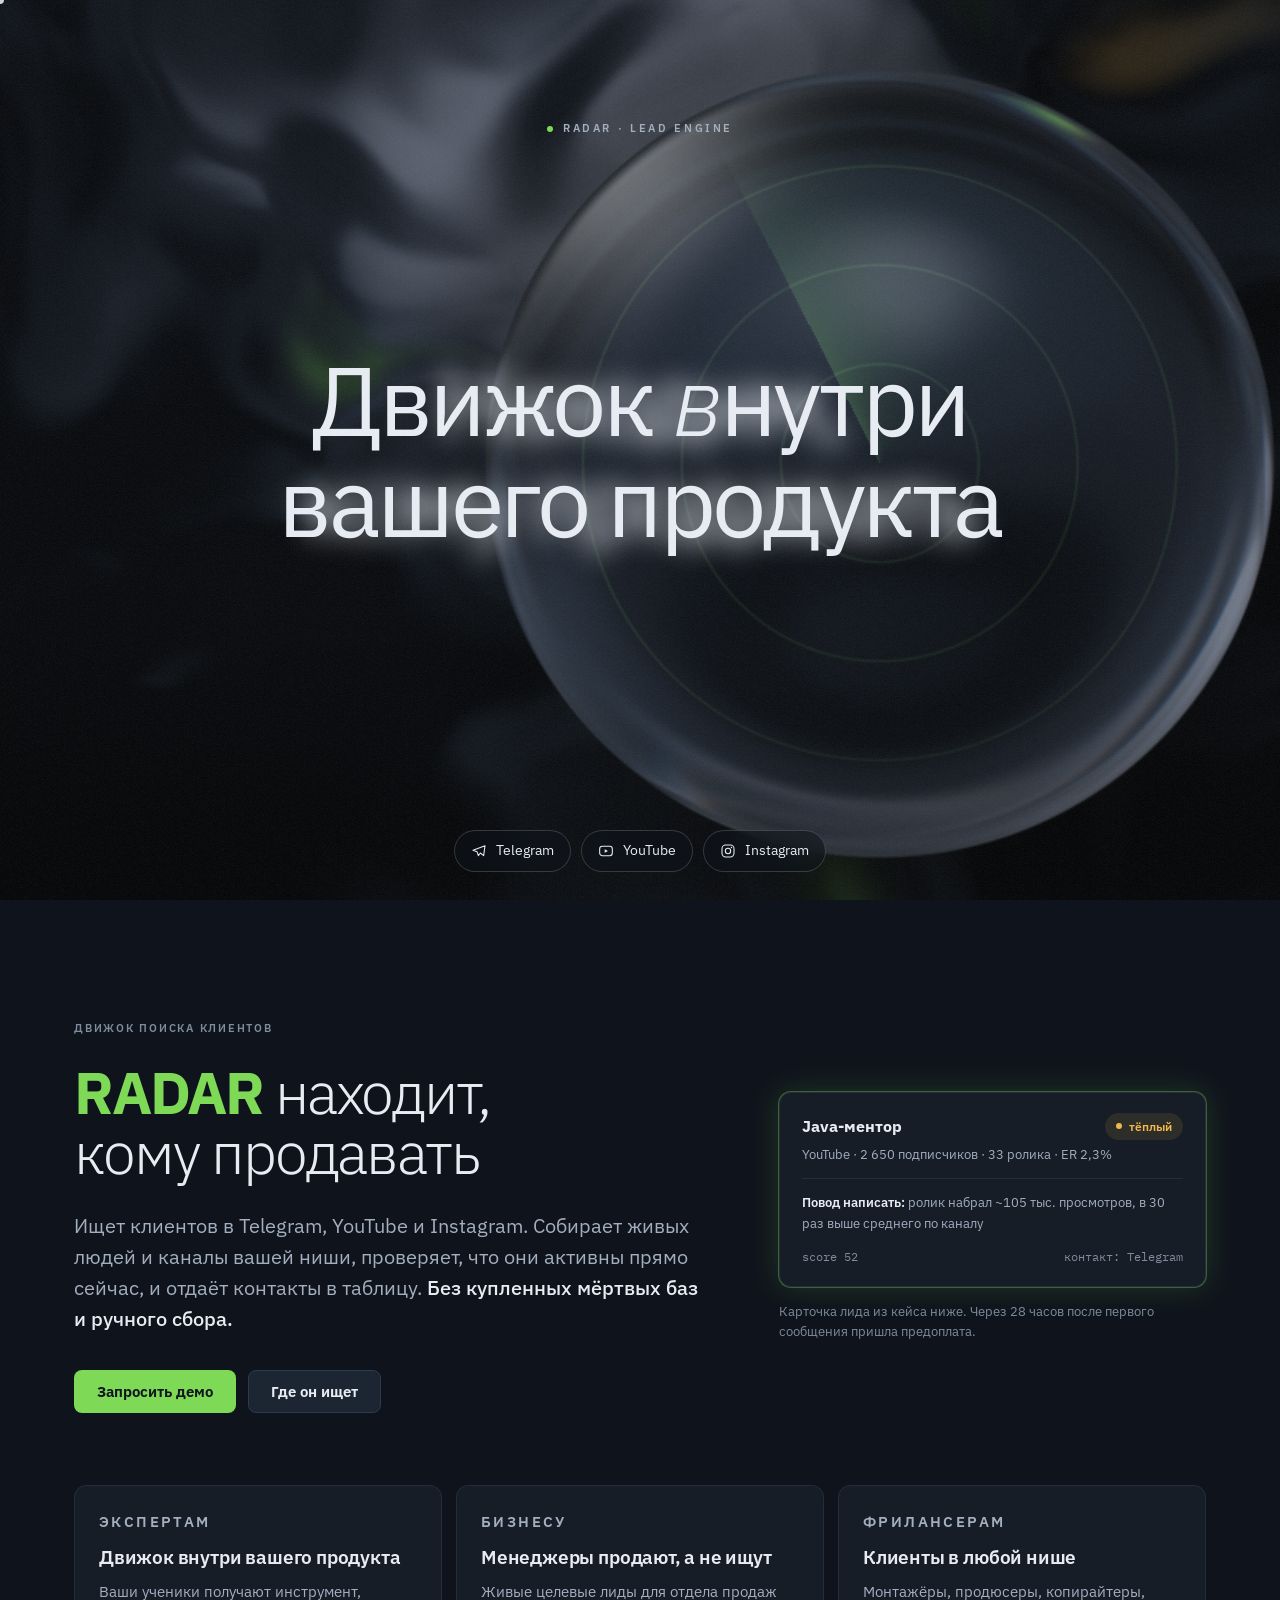
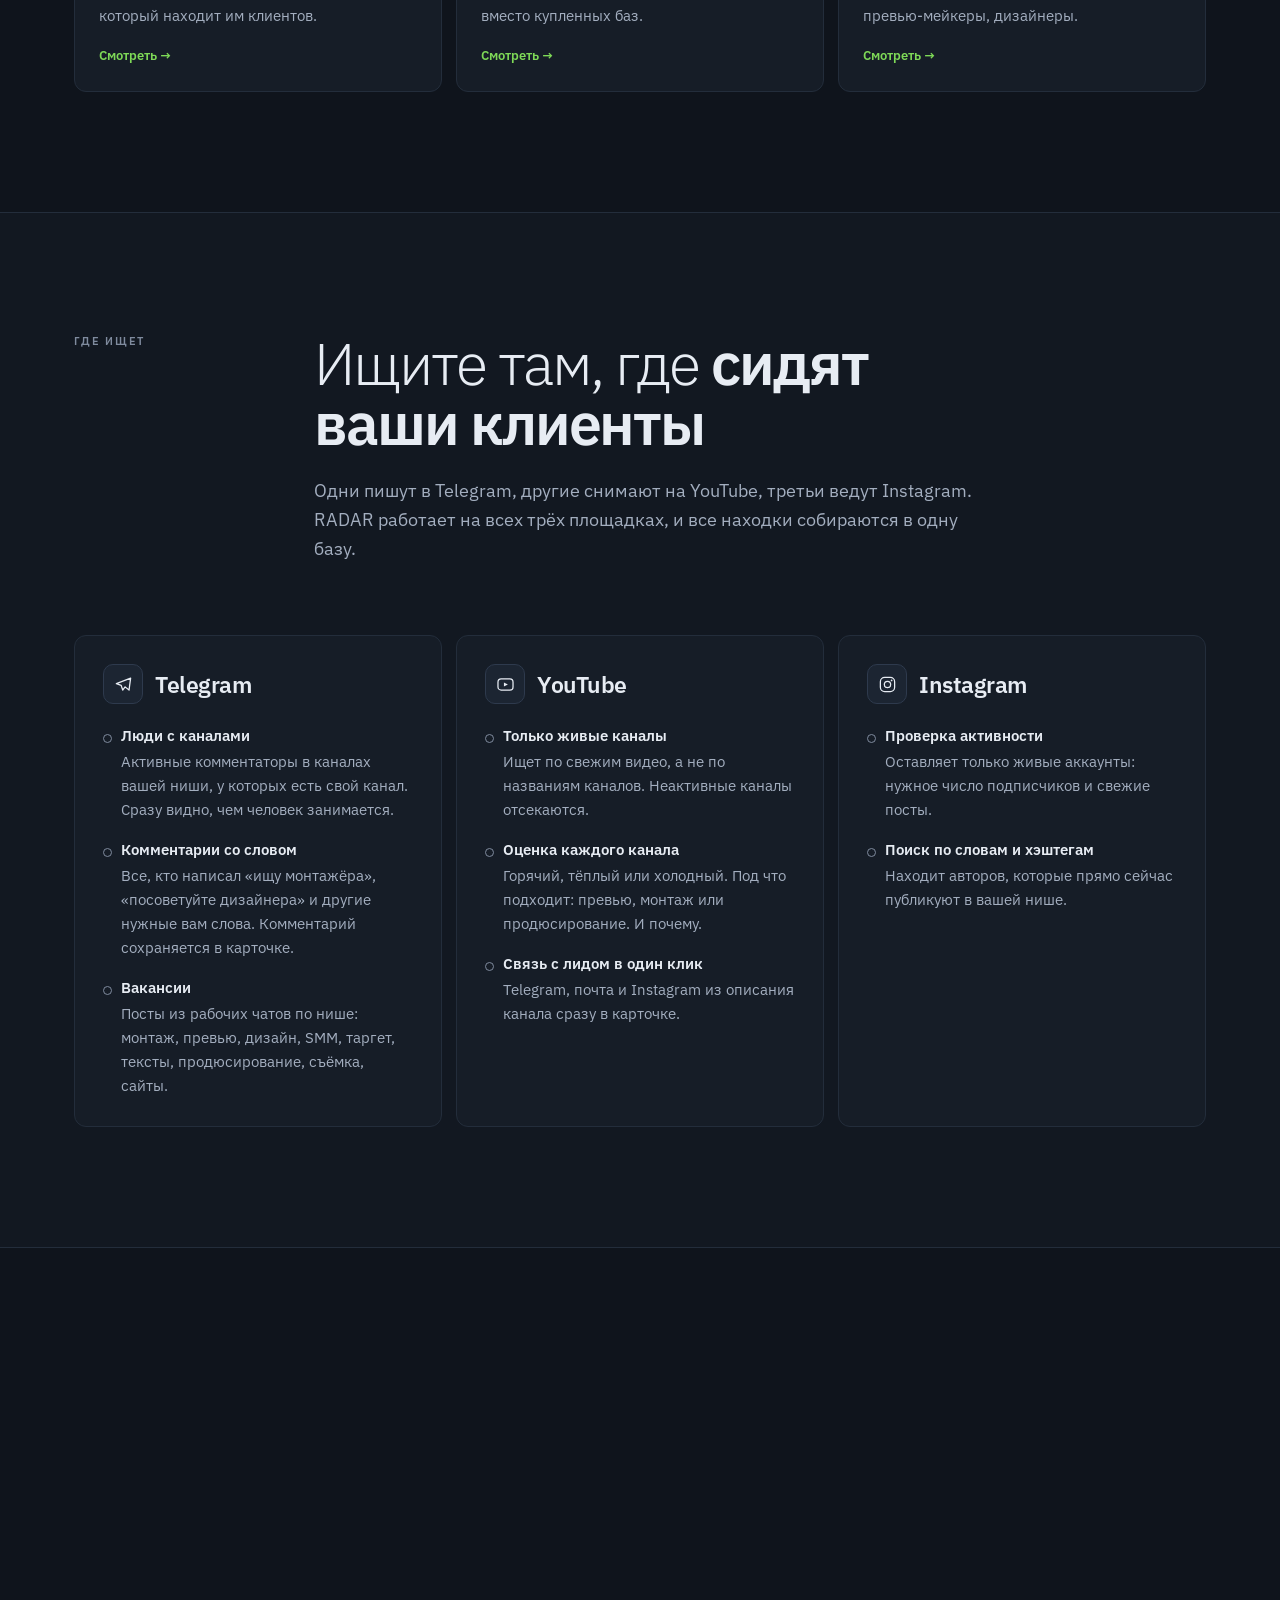
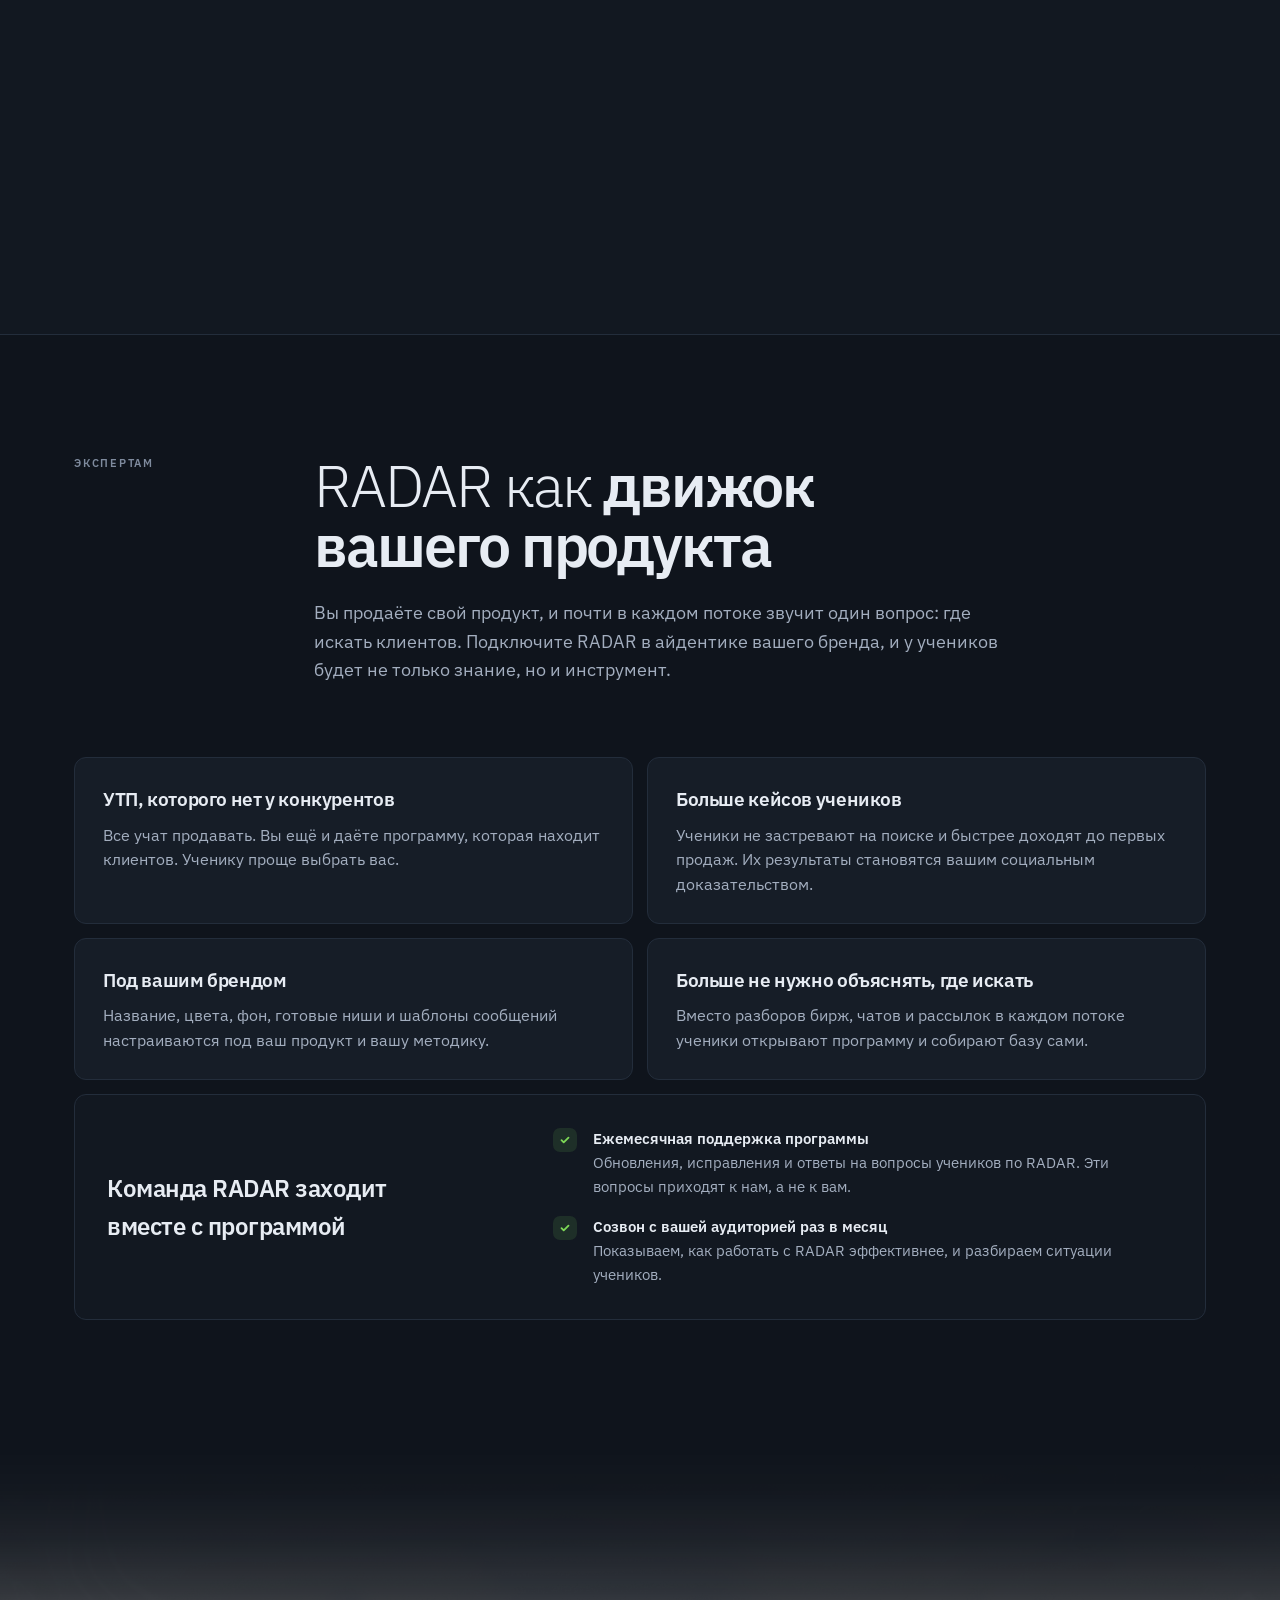
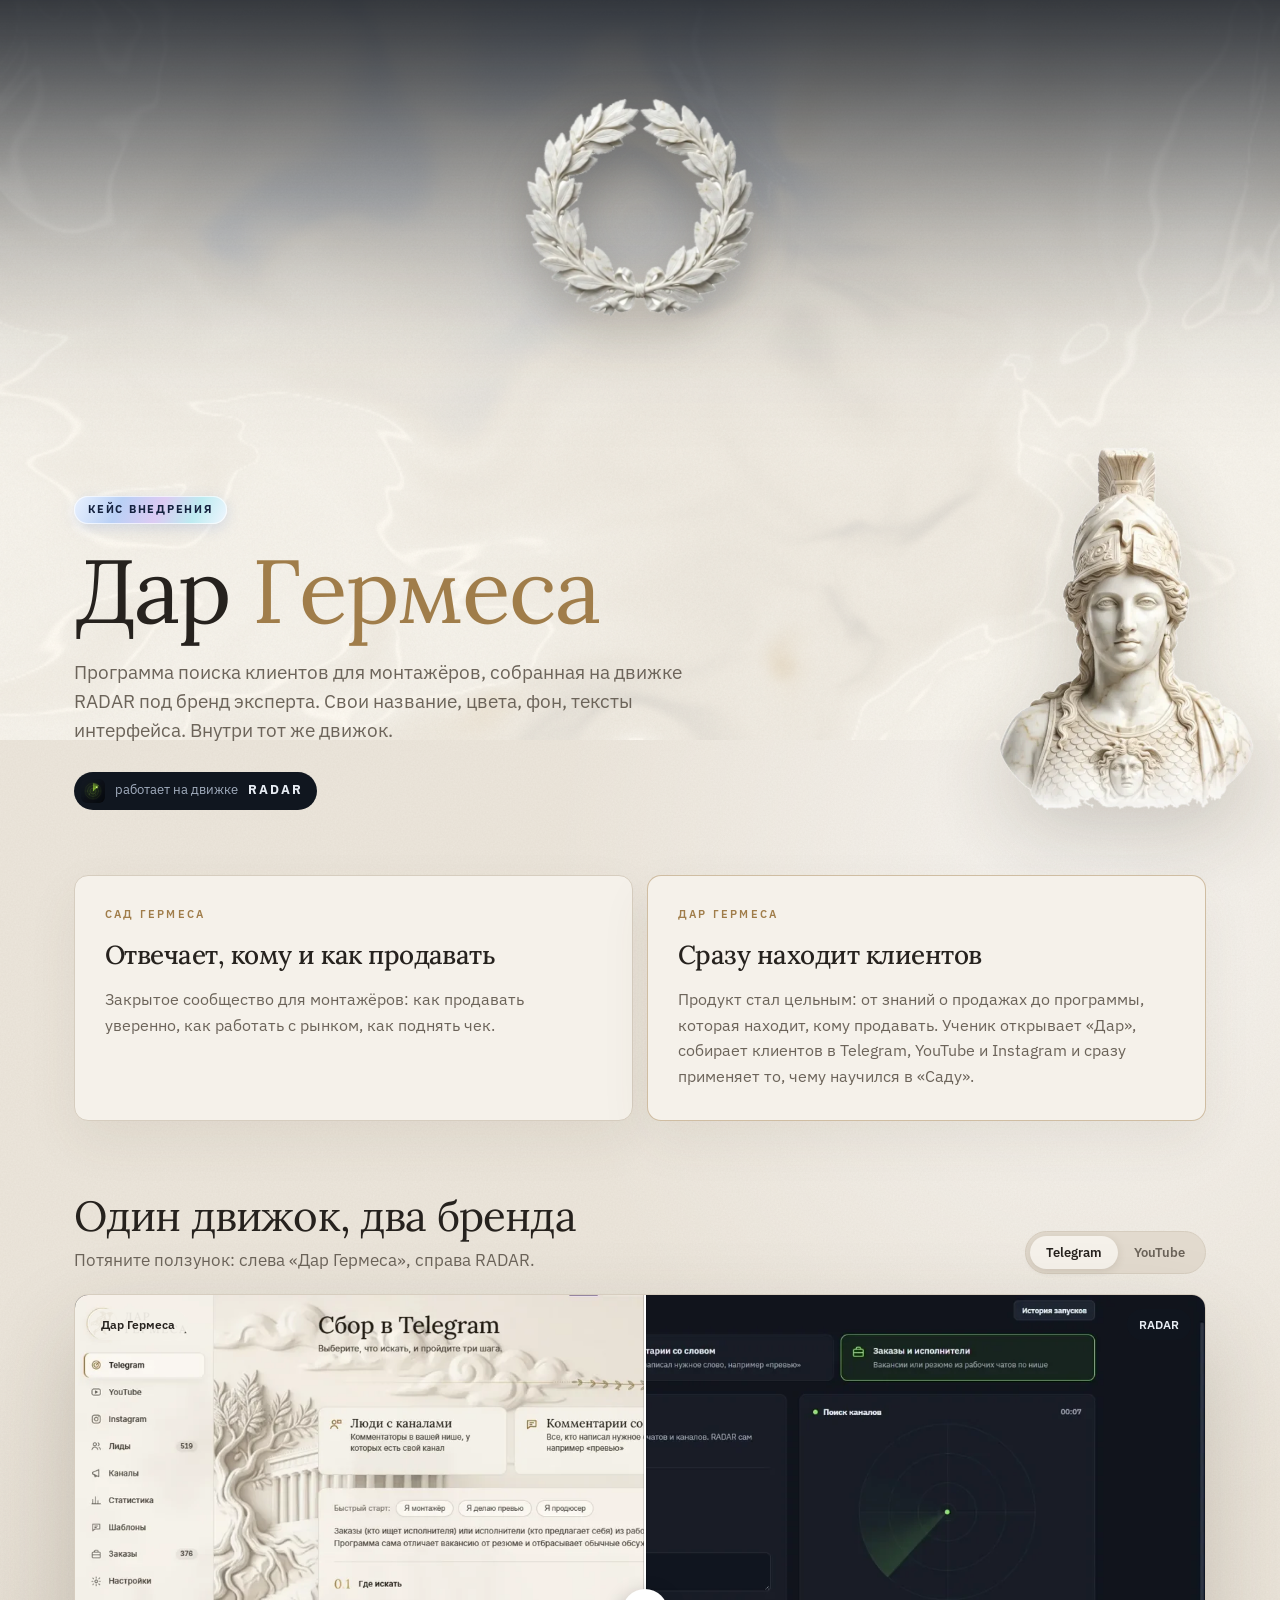
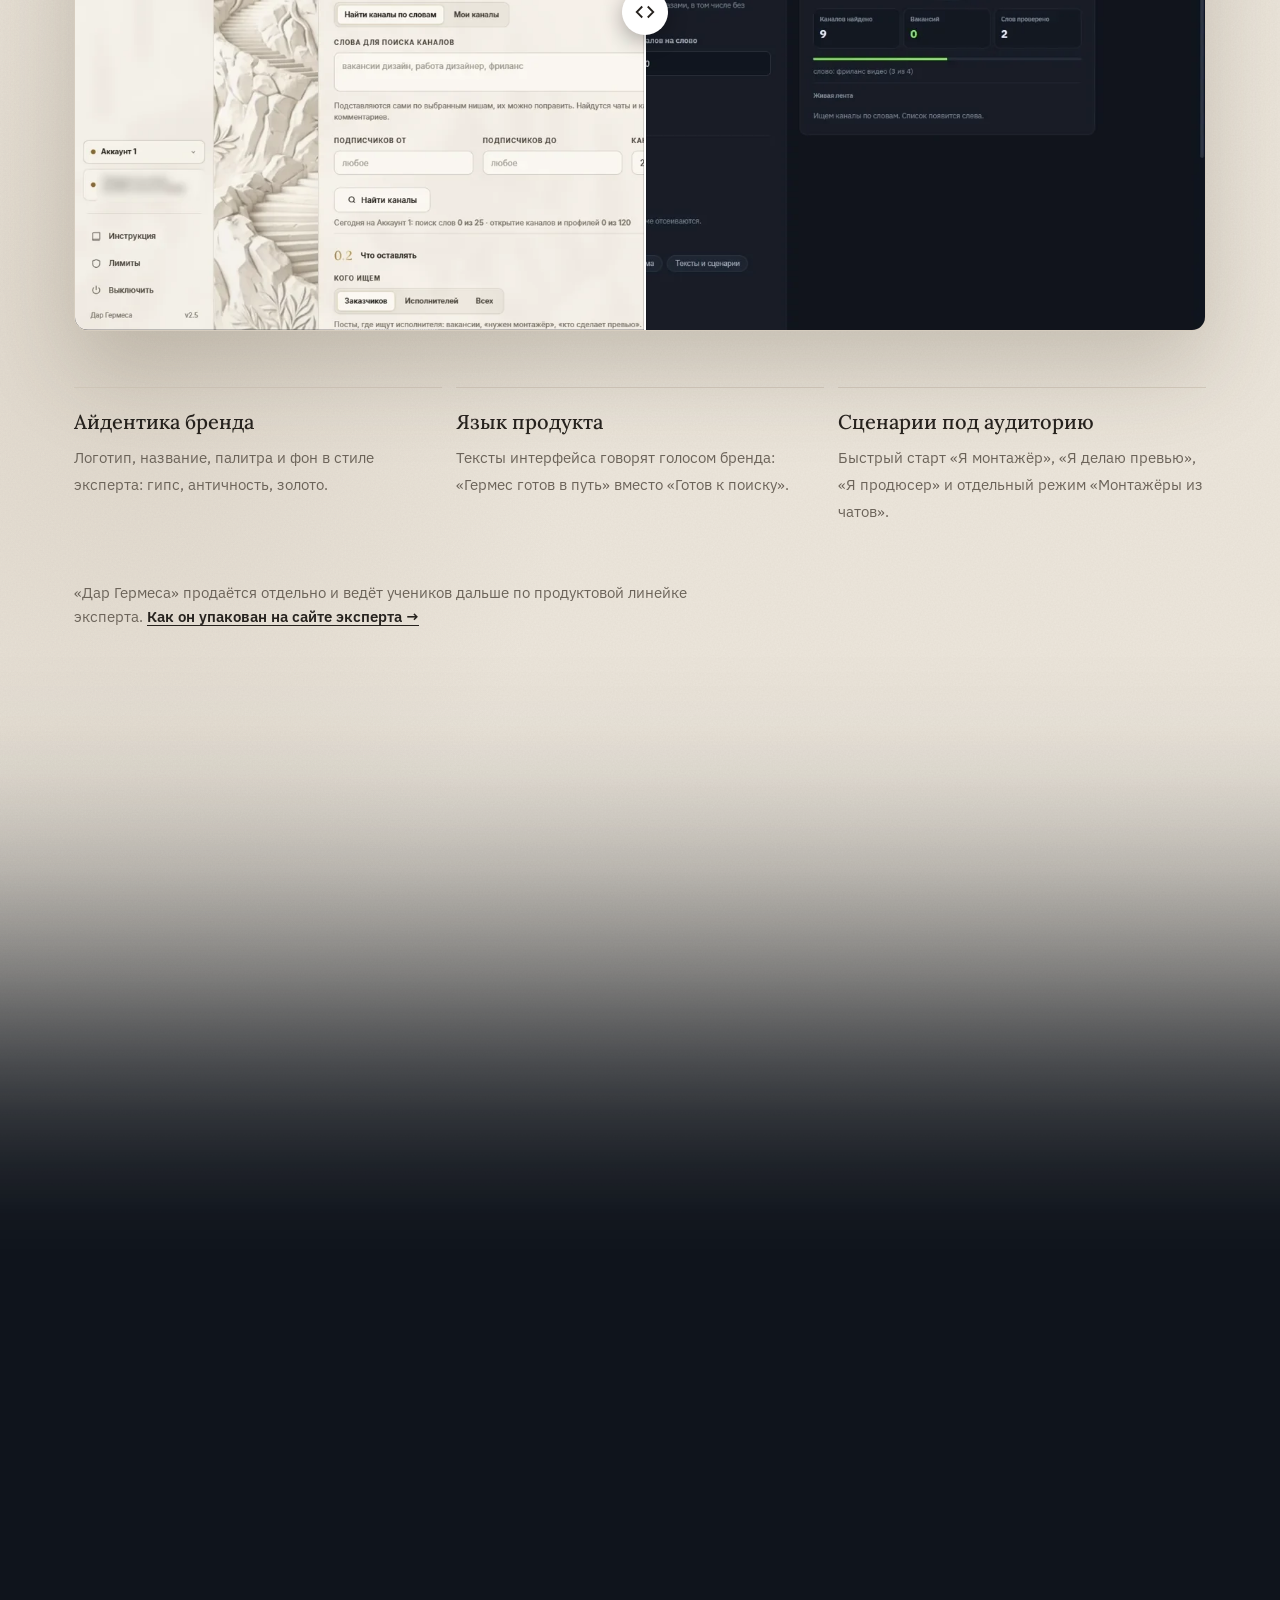
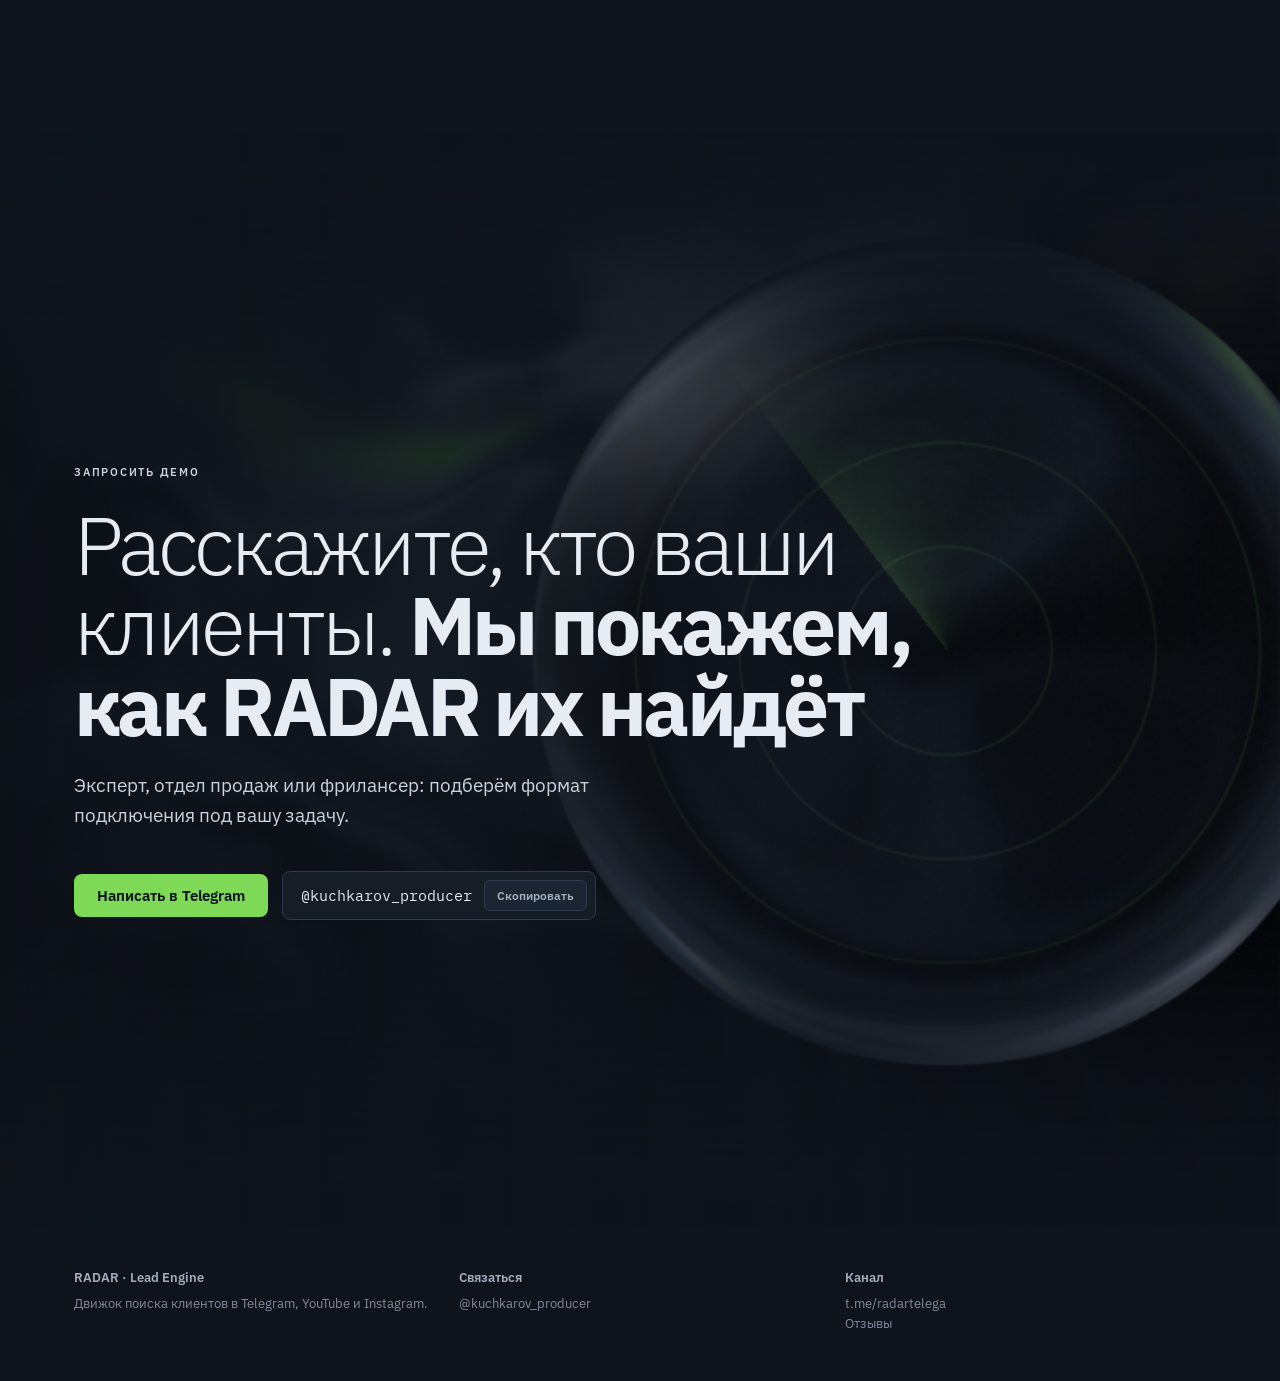
==== commit df439d08: "Liquid lens up to 120fps on high-refresh screens Co-Authored-By: Claude Opus 5.5 <noreply@anthropic." ====
--- a/index.html
+++ b/index.html
@@ -1285,10 +1285,10 @@
     o.observe(host);
   }
   var heroPlace=function(W,H,t){ return {x:W*(W<700?.62:.68)+Math.sin(t*.23)*W*.03, y:H*.52+Math.cos(t*.19)*H*.04, r:Math.min(W,H)*(W<700?.36:.44)}; };
-  var startHero=function(){ lazyLiquid($('liquid'), hero, heroPlace, FS, {scale:mobile?.5:.62, fps:60, animate:true, still:6, follow:!mobile}, function(ok){ if(ok) hero.classList.add('gl'); }); };
+  var startHero=function(){ lazyLiquid($('liquid'), hero, heroPlace, FS, {scale:mobile?.5:.62, fps:120, animate:true, still:6, follow:!mobile}, function(ok){ if(ok) hero.classList.add('gl'); }); };
   if(document.readyState==='complete') setTimeout(startHero,60); else addEventListener('load',function(){ setTimeout(startHero,60); });
-  lazyLiquid($('liquidW'), $('dar'), function(){ return {x:-1e5,y:-1e5,r:1}; }, FSW, {scale:mobile?.4:.5, fps:mobile?45:40, animate:true, still:14});
-  lazyLiquid($('liquid2'), $('contact'), function(W,H,t){ return {x:W*(W<700?.7:.76)+Math.sin(t*.2)*W*.02, y:H*.5+Math.cos(t*.17)*H*.05, r:Math.min(W,H)*(W<700?.3:.38)}; }, FS, {scale:mobile?.5:.6, fps:60, animate:true, still:20});
+  lazyLiquid($('liquidW'), $('dar'), function(){ return {x:-1e5,y:-1e5,r:1}; }, FSW, {scale:mobile?.4:.5, fps:mobile?60:120, animate:true, still:14});
+  lazyLiquid($('liquid2'), $('contact'), function(W,H,t){ return {x:W*(W<700?.7:.76)+Math.sin(t*.2)*W*.02, y:H*.5+Math.cos(t*.17)*H*.05, r:Math.min(W,H)*(W<700?.3:.38)}; }, FS, {scale:mobile?.5:.6, fps:120, animate:true, still:20});
 })();
 </script>
 
